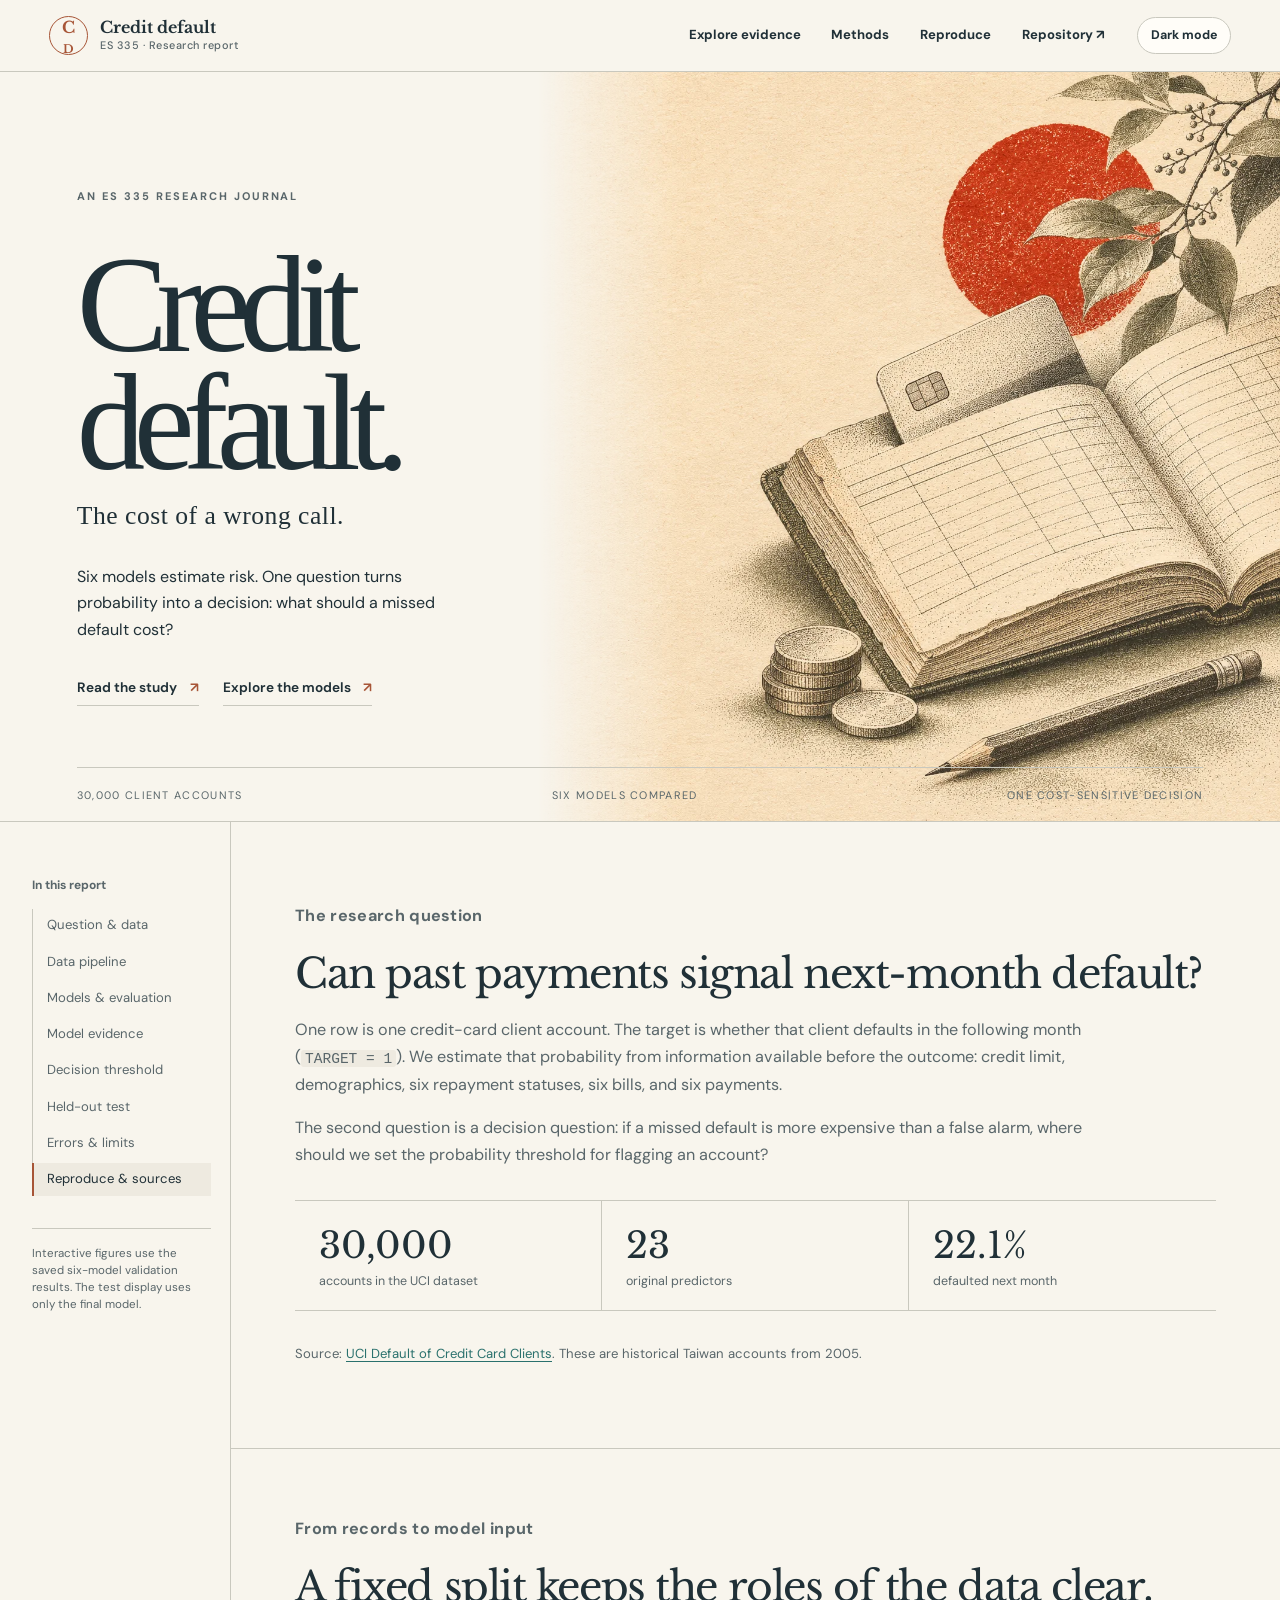
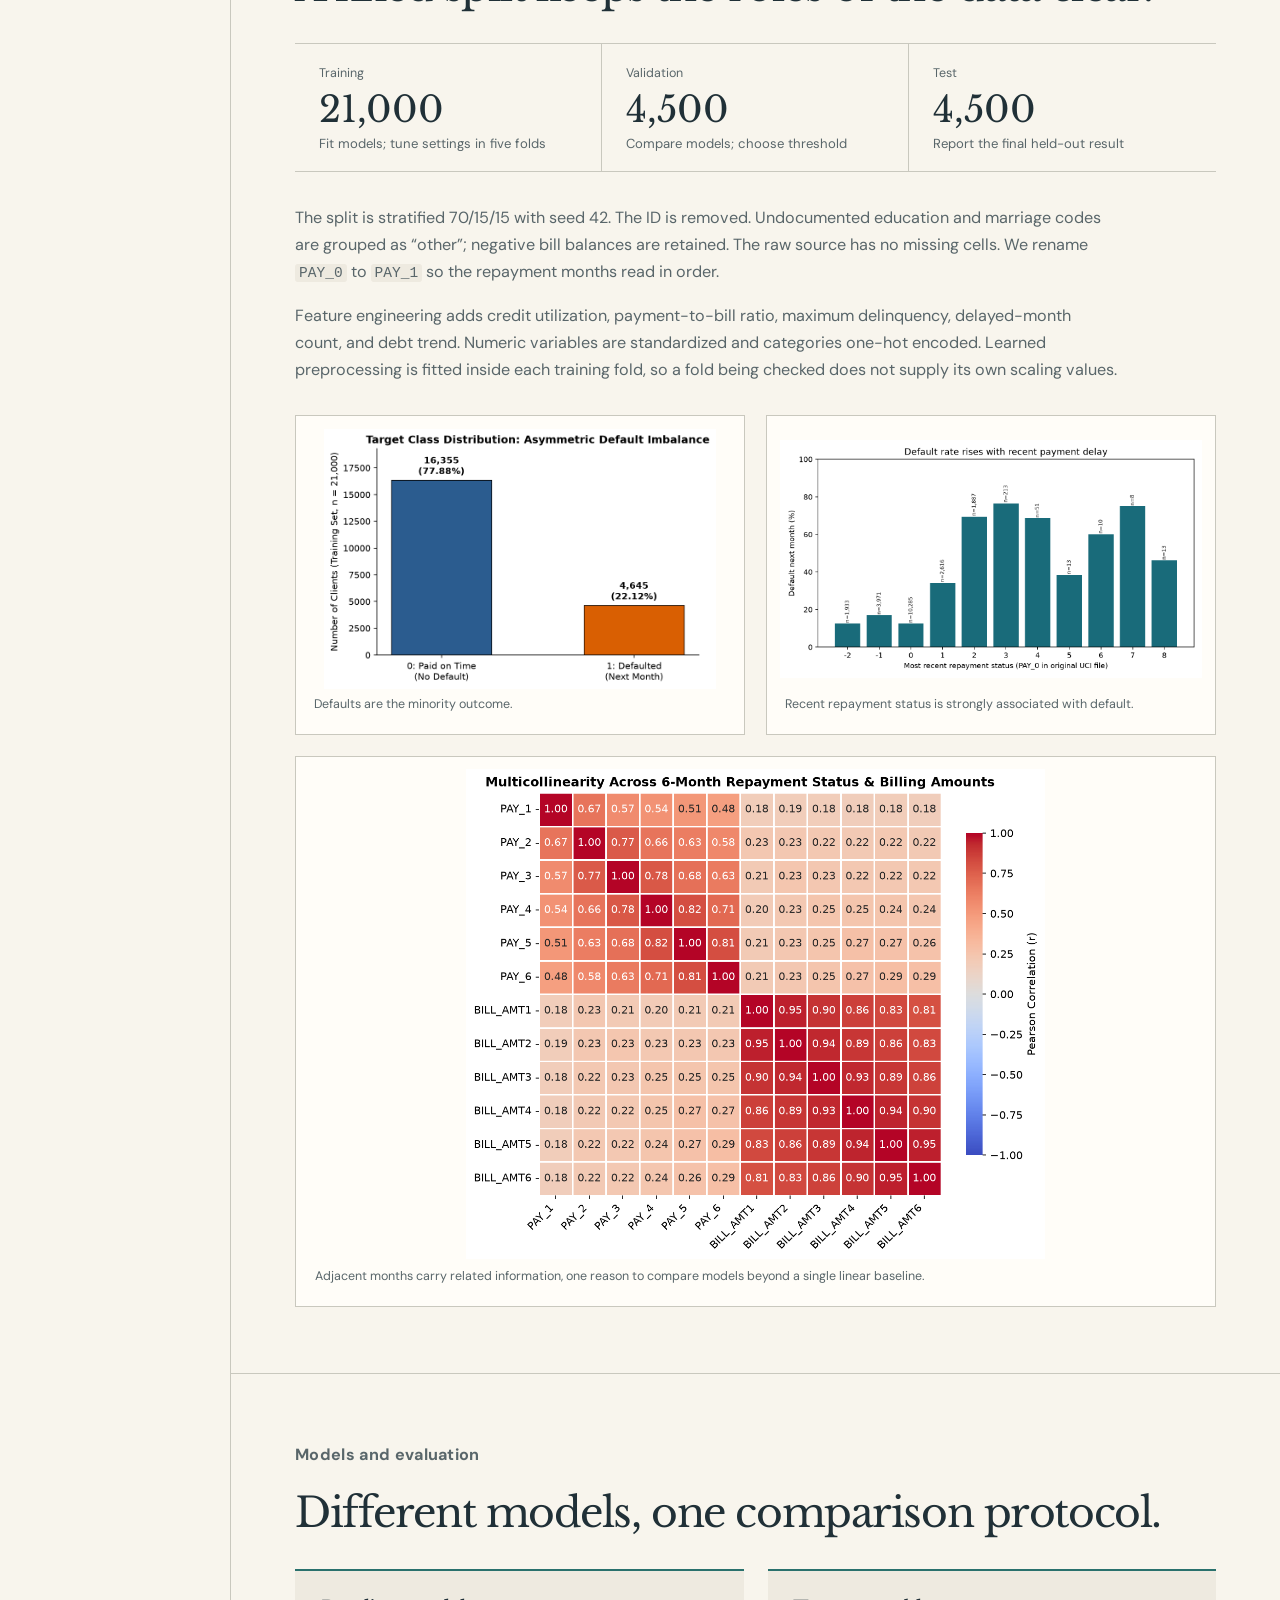
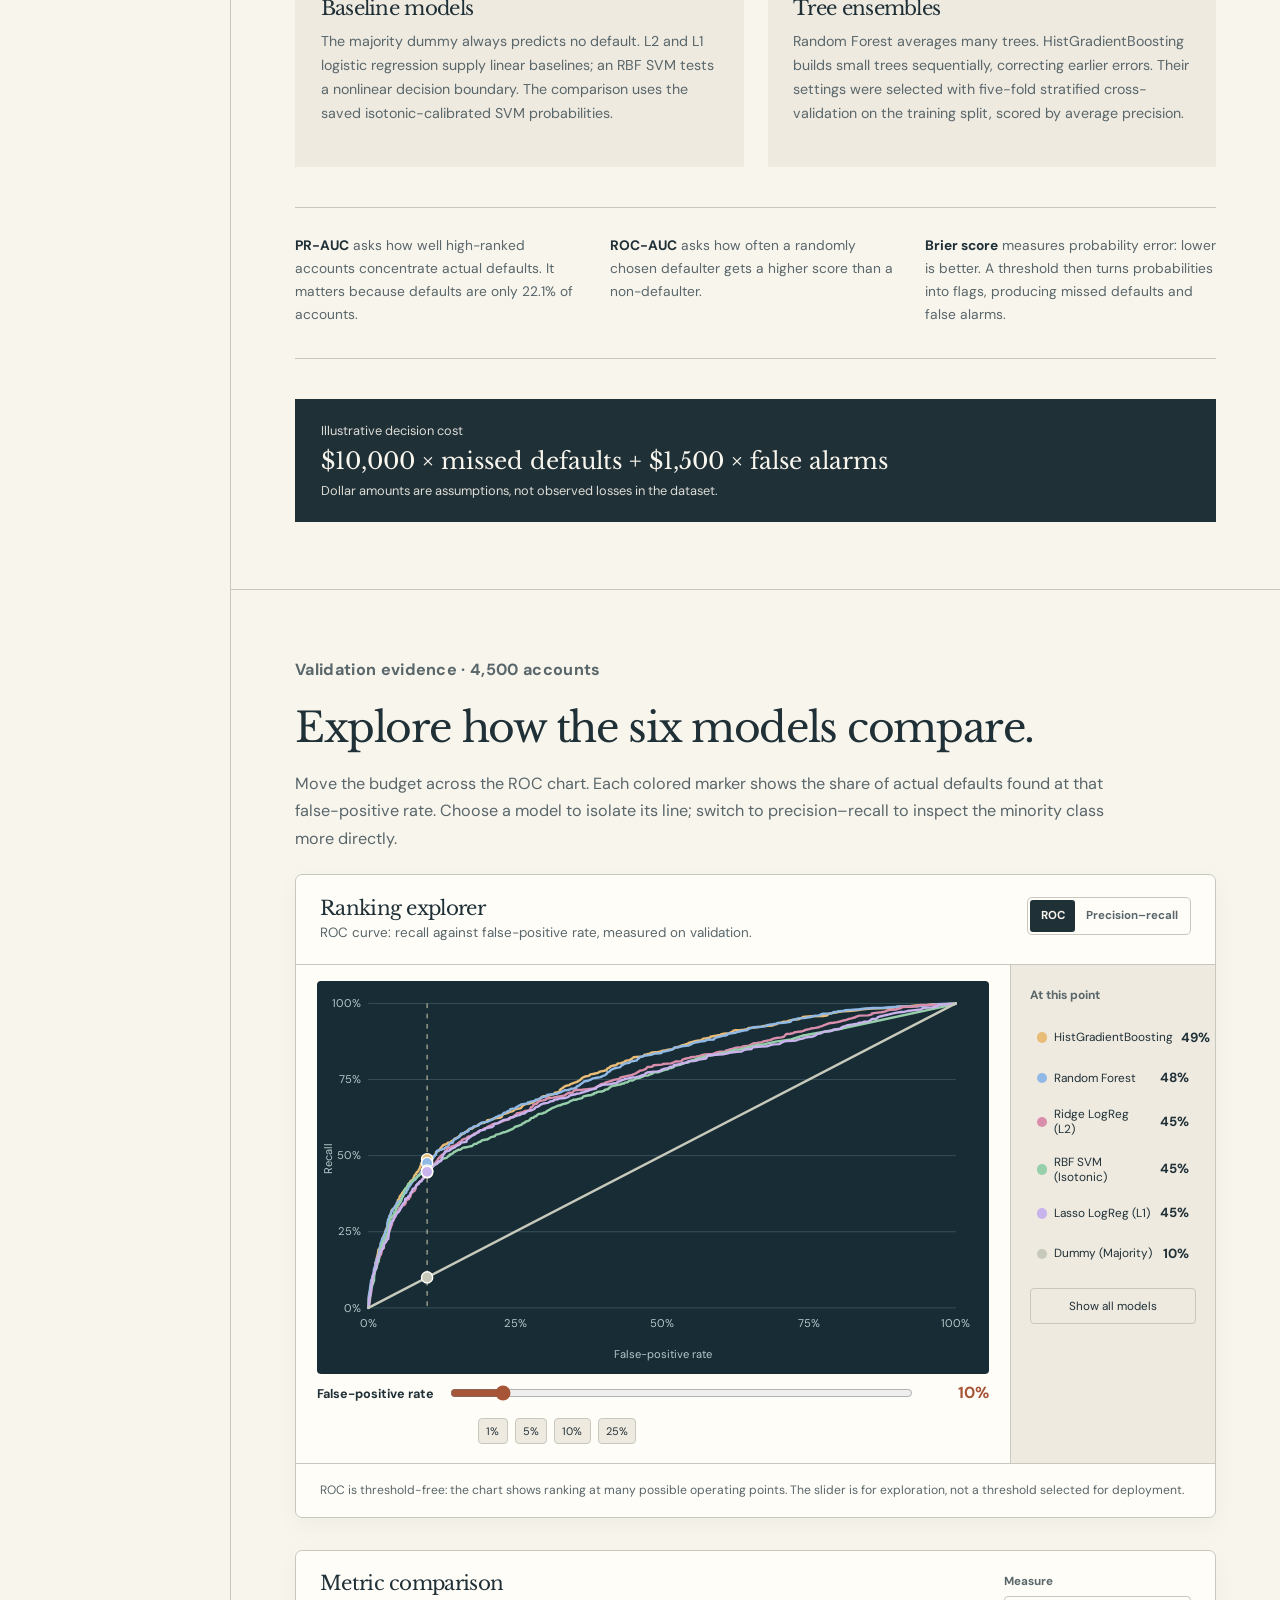
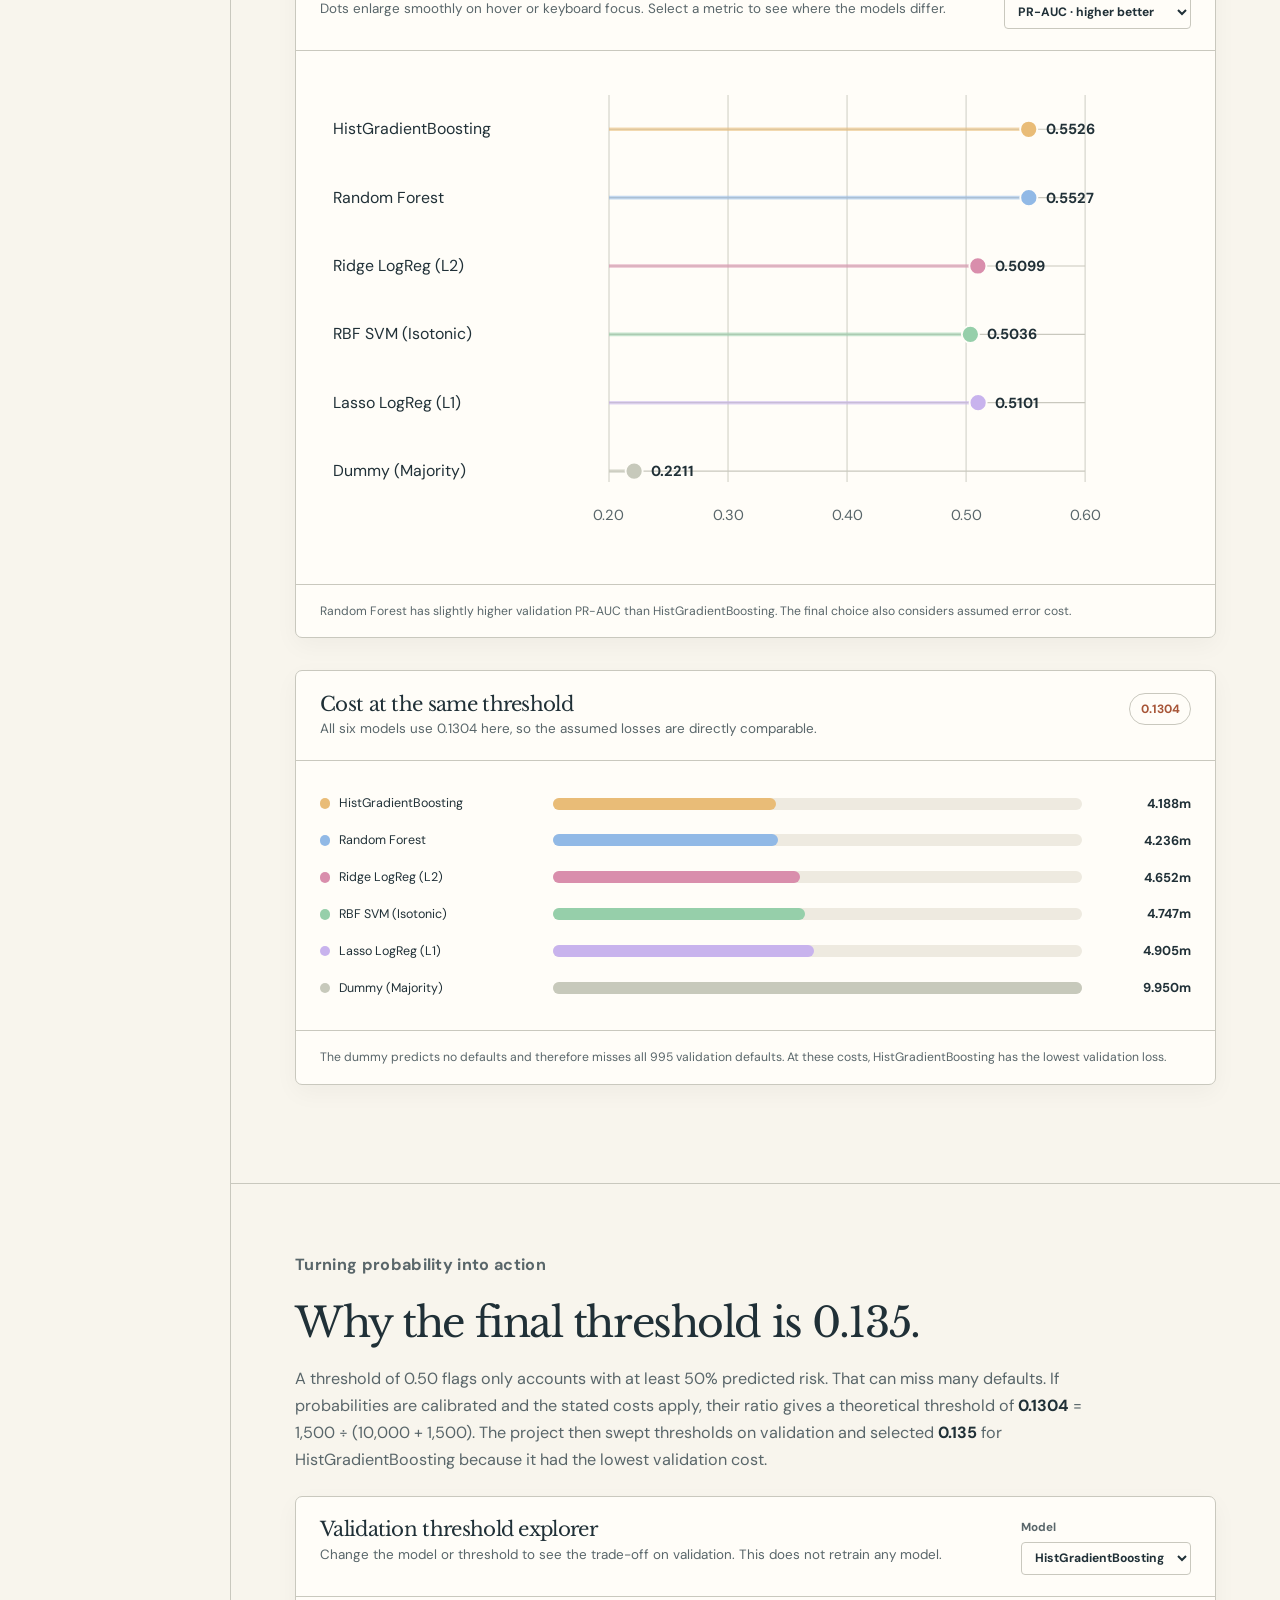
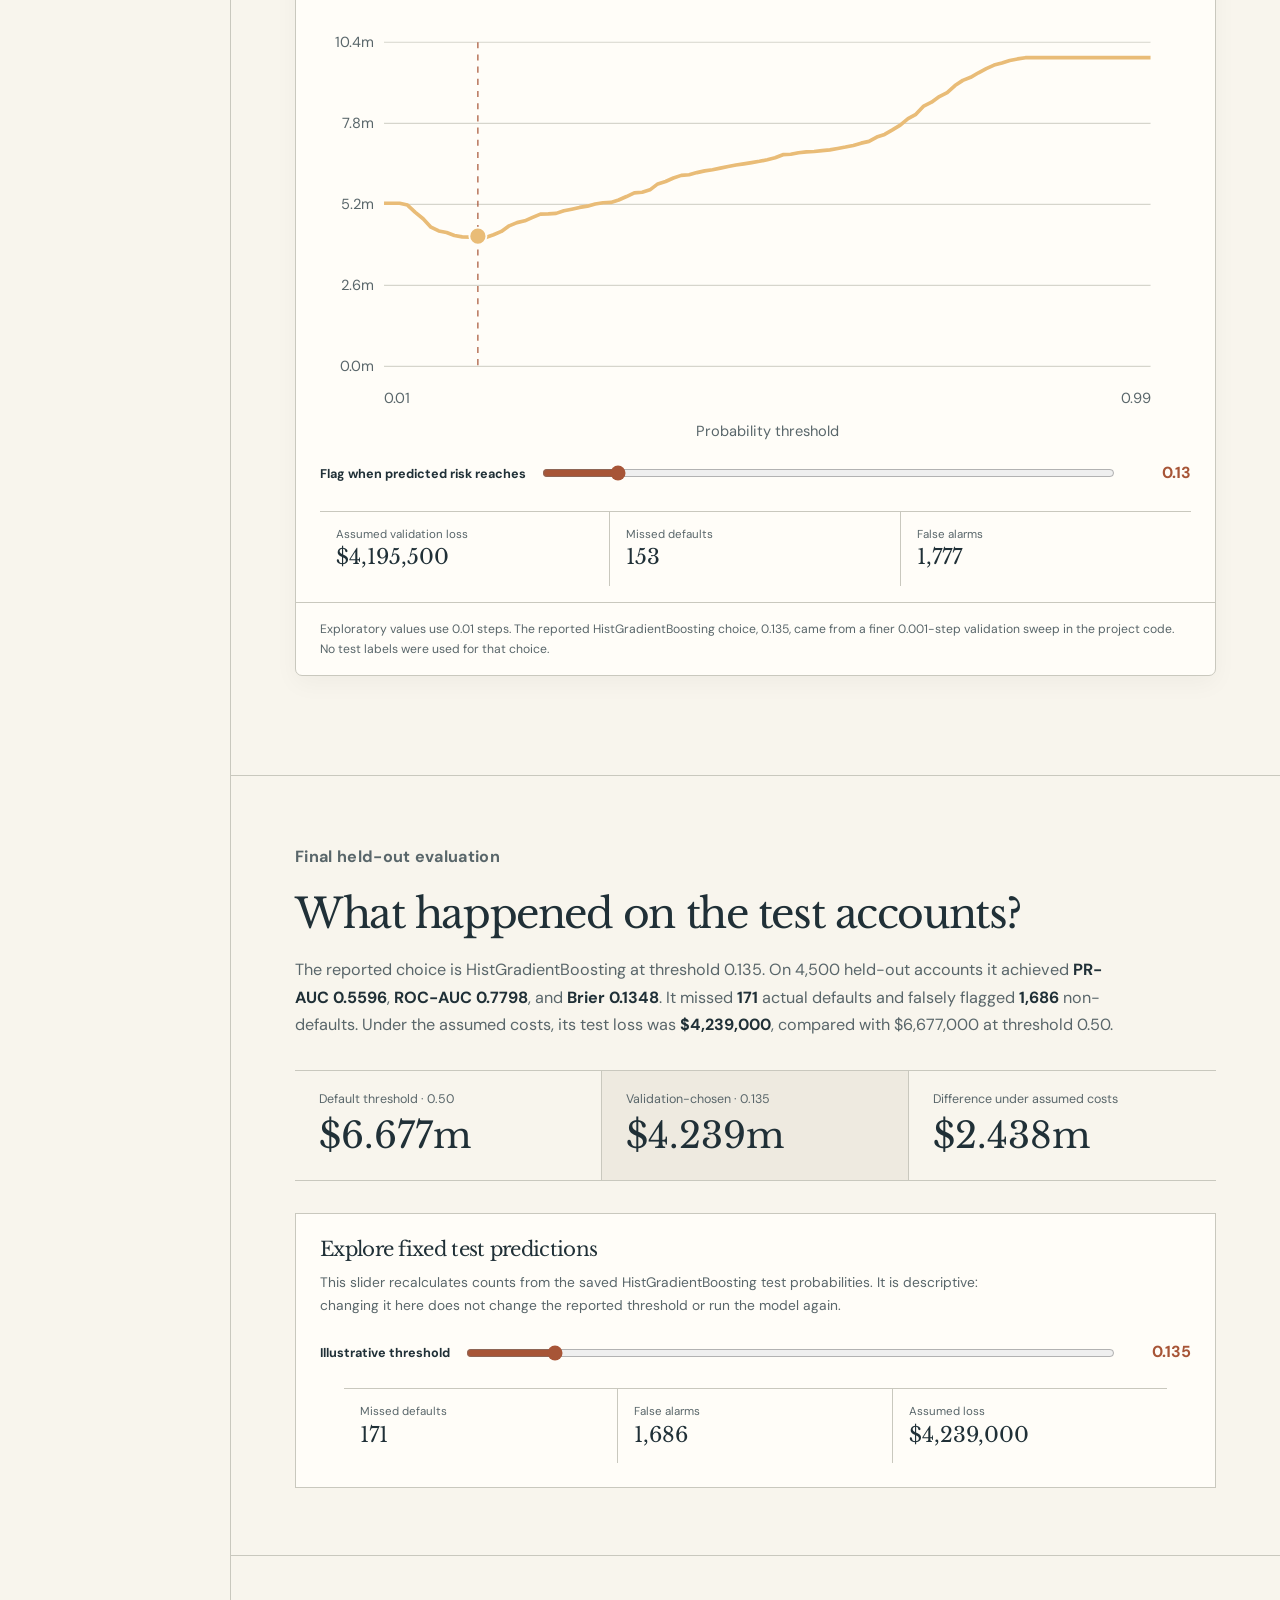
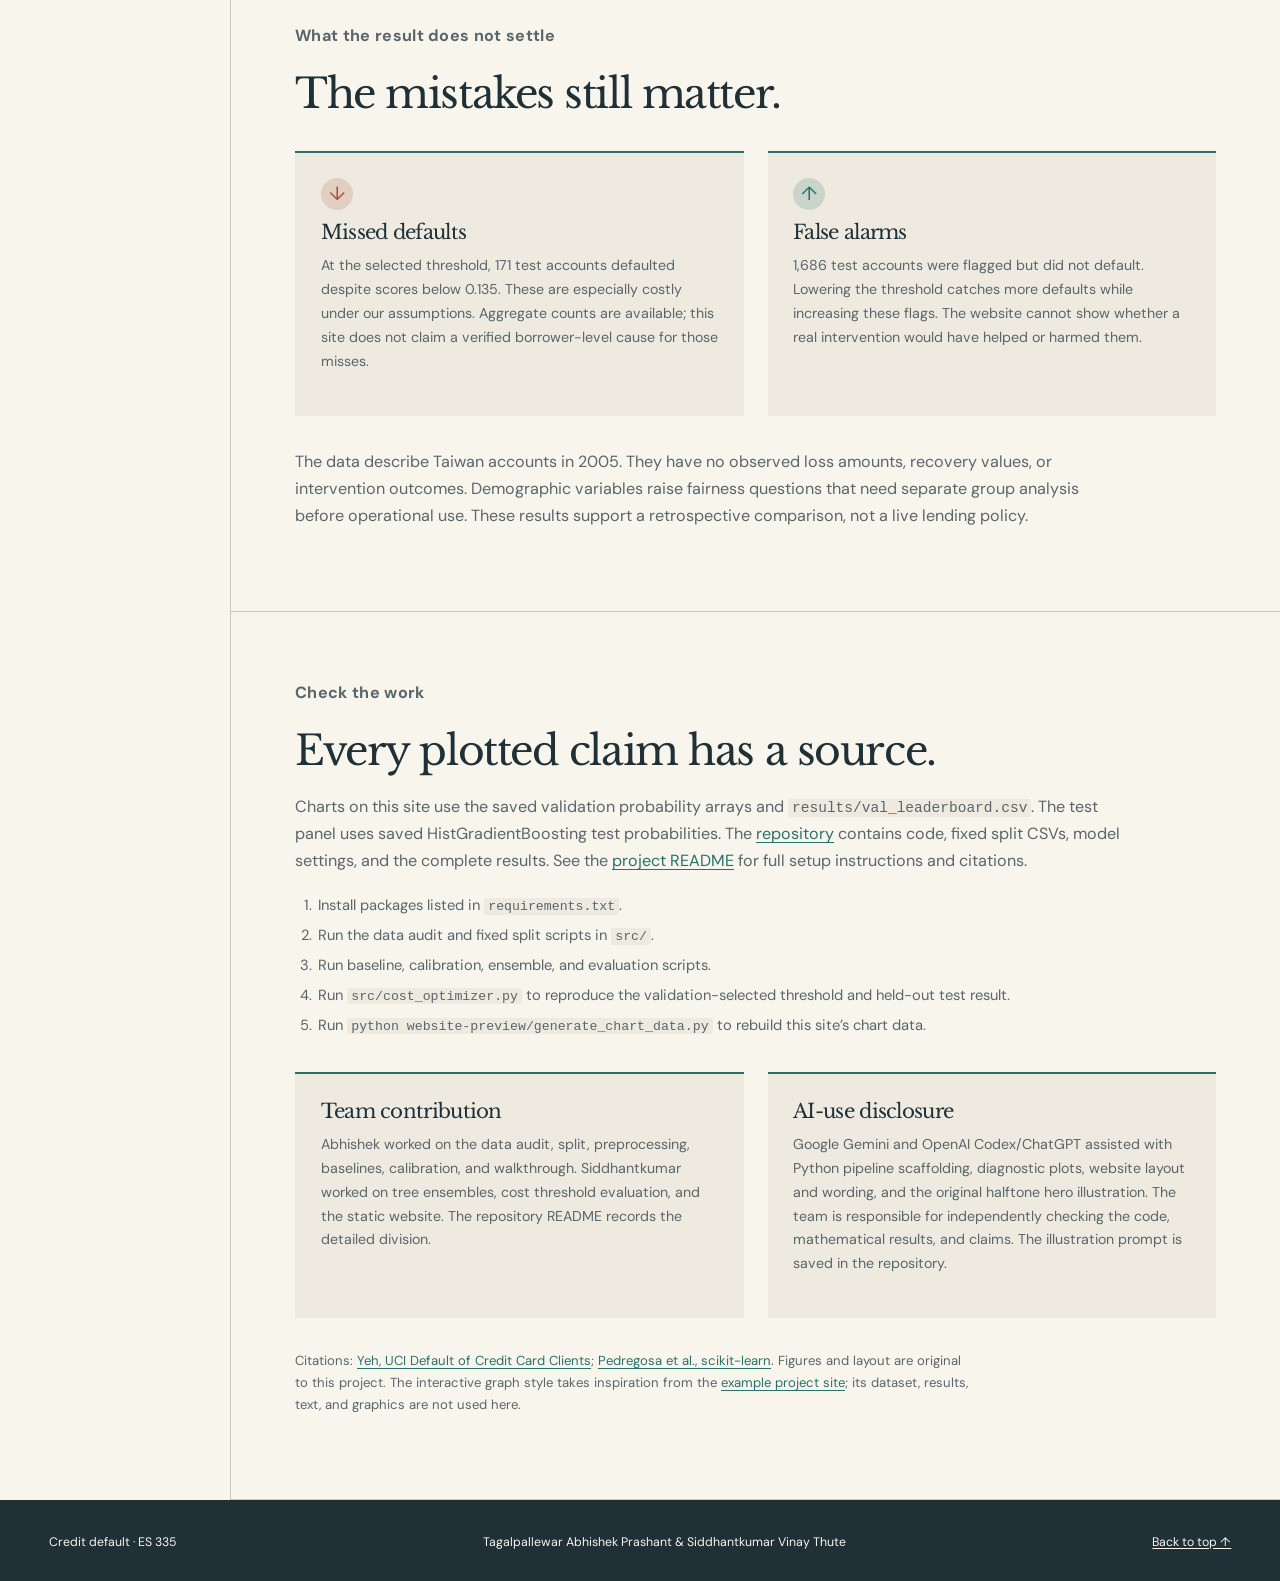
==== website-preview/index.html @ afb1a65c "Publish interactive credit default report from separate site folder" ====
<!doctype html>
<html lang="en">
<head>
  <meta charset="utf-8">
  <meta name="viewport" content="width=device-width, initial-scale=1">
  <meta name="description" content="An interactive research report on cost-sensitive credit default prediction across six models.">
  <title>Credit default | Model evidence and decision costs</title>
  <link rel="stylesheet" href="style.css">
  <script src="assets/data.js" defer></script>
  <script src="app.js" defer></script>
</head>
<body>
  <a class="skip-link" href="#question">Skip to the study</a>
  <header class="site-header" id="top">
    <a class="wordmark" href="#top"><span class="seal">C<span>D</span></span><span>Credit default <small>ES 335 · Research report</small></span></a>
    <nav class="header-nav" aria-label="Top navigation"><a href="#evidence">Explore evidence</a><a href="#methods">Methods</a><a href="#reproduce">Reproduce</a><a href="https://github.com/TagalpallewarAbhishek/credit-default-prediction" target="_blank" rel="noopener">Repository ↗</a></nav>
    <button id="theme-toggle" class="theme-button" type="button" aria-label="Switch color theme">Dark mode</button>
  </header>
  <main>
    <section class="hero" aria-labelledby="page-title">
      <img class="hero-art" src="assets/hero-ledger.webp" alt="Illustrated ledger with payment marks and credit records" fetchpriority="high">
      <div class="hero-copy"><p class="folio">An ES 335 research journal</p><h1 id="page-title">Credit<br>default.</h1><p class="hero-subtitle">The cost of a wrong call.</p><p class="hero-lead">Six models estimate risk. One question turns probability into a decision: what should a missed default cost?</p><div class="hero-actions"><a class="button primary" href="#question">Read the study</a><a class="button secondary" href="#evidence">Explore the models</a></div></div>
      <div class="hero-bottom"><span>30,000 client accounts</span><span>Six models compared</span><span>One cost-sensitive decision</span></div>
    </section>
    <div class="page-layout">
      <aside class="side-index"><p>In this report</p><nav aria-label="Report sections"><a href="#question">Question & data</a><a href="#pipeline">Data pipeline</a><a href="#methods">Models & evaluation</a><a href="#evidence">Model evidence</a><a href="#decision">Decision threshold</a><a href="#test">Held-out test</a><a href="#errors">Errors & limits</a><a href="#reproduce">Reproduce & sources</a></nav><div class="side-note">Interactive figures use the saved six-model validation results. The test display uses only the final model.</div></aside>
      <div class="report-body">
        <section id="question" class="section intro-section"><p class="section-label">The research question</p><h2>Can past payments signal next-month default?</h2><p>One row is one credit-card client account. The target is whether that client defaults in the following month (<code>TARGET = 1</code>). We estimate that probability from information available before the outcome: credit limit, demographics, six repayment statuses, six bills, and six payments.</p><p>The second question is a decision question: if a missed default is more expensive than a false alarm, where should we set the probability threshold for flagging an account?</p><div class="fact-grid"><div><strong>30,000</strong><span>accounts in the UCI dataset</span></div><div><strong>23</strong><span>original predictors</span></div><div><strong>22.1%</strong><span>defaulted next month</span></div></div><p class="source-note">Source: <a href="https://archive.ics.uci.edu/dataset/350/default+of+credit+card+clients" target="_blank" rel="noopener">UCI Default of Credit Card Clients</a>. These are historical Taiwan accounts from 2005.</p></section>

        <section id="pipeline" class="section"><p class="section-label">From records to model input</p><h2>A fixed split keeps the roles of the data clear.</h2><div class="split-strip"><div><span>Training</span><strong>21,000</strong><small>Fit models; tune settings in five folds</small></div><div><span>Validation</span><strong>4,500</strong><small>Compare models; choose threshold</small></div><div><span>Test</span><strong>4,500</strong><small>Report the final held-out result</small></div></div><p>The split is stratified 70/15/15 with seed 42. The ID is removed. Undocumented education and marriage codes are grouped as “other”; negative bill balances are retained. The raw source has no missing cells. We rename <code>PAY_0</code> to <code>PAY_1</code> so the repayment months read in order.</p><p>Feature engineering adds credit utilization, payment-to-bill ratio, maximum delinquency, delayed-month count, and debt trend. Numeric variables are standardized and categories one-hot encoded. Learned preprocessing is fitted inside each training fold, so a fold being checked does not supply its own scaling values.</p><div class="figure-pair"><figure><img src="assets/class_imbalance.png" alt="Training-set class balance: about 22 percent defaulted" loading="lazy"><figcaption>Defaults are the minority outcome.</figcaption></figure><figure><img src="assets/default_by_repayment_status.png" alt="Default rate rises with more severe recent repayment delay" loading="lazy"><figcaption>Recent repayment status is strongly associated with default.</figcaption></figure></div><figure class="wide-figure"><img src="assets/feature_correlation.png" alt="Feature correlation heatmap showing similar bill amounts across adjacent months and related repayment statuses" loading="lazy"><figcaption>Adjacent months carry related information, one reason to compare models beyond a single linear baseline.</figcaption></figure></section>

        <section id="methods" class="section"><p class="section-label">Models and evaluation</p><h2>Different models, one comparison protocol.</h2><div class="method-columns"><div><h3>Baseline models</h3><p>The majority dummy always predicts no default. L2 and L1 logistic regression supply linear baselines; an RBF SVM tests a nonlinear decision boundary. The comparison uses the saved isotonic-calibrated SVM probabilities.</p></div><div><h3>Tree ensembles</h3><p>Random Forest averages many trees. HistGradientBoosting builds small trees sequentially, correcting earlier errors. Their settings were selected with five-fold stratified cross-validation on the training split, scored by average precision.</p></div></div><div class="metric-definitions"><p><strong>PR-AUC</strong> asks how well high-ranked accounts concentrate actual defaults. It matters because defaults are only 22.1% of accounts.</p><p><strong>ROC-AUC</strong> asks how often a randomly chosen defaulter gets a higher score than a non-defaulter.</p><p><strong>Brier score</strong> measures probability error: lower is better. A threshold then turns probabilities into flags, producing missed defaults and false alarms.</p></div><div class="equation"><span>Illustrative decision cost</span><strong>$10,000 × missed defaults + $1,500 × false alarms</strong><small>Dollar amounts are assumptions, not observed losses in the dataset.</small></div></section>

        <section id="evidence" class="section evidence-section"><p class="section-label">Validation evidence · 4,500 accounts</p><h2>Explore how the six models compare.</h2><p>Move the budget across the ROC chart. Each colored marker shows the share of actual defaults found at that false-positive rate. Choose a model to isolate its line; switch to precision–recall to inspect the minority class more directly.</p><div class="chart-panel hero-chart"><div class="chart-header"><div><h3>Ranking explorer</h3><p id="curve-description">ROC curve: recall against false-positive rate, measured on validation.</p></div><div class="segmented" role="group" aria-label="Curve type"><button type="button" data-curve="roc" class="active" aria-pressed="true">ROC</button><button type="button" data-curve="pr" aria-pressed="false">Precision–recall</button></div></div><div class="chart-columns"><div class="chart-main"><div class="svg-frame"><svg id="curve-chart" viewBox="0 0 720 420" role="img" aria-label="Interactive comparison of model curves"></svg></div><div class="slider-line"><label for="curve-budget" id="budget-label">False-positive rate</label><input type="range" id="curve-budget" min="0" max="100" value="10" step="1"><output id="curve-budget-value">10%</output></div><div class="preset-row" role="group" aria-label="Example budgets"><button type="button" data-budget="1">1%</button><button type="button" data-budget="5">5%</button><button type="button" data-budget="10">10%</button><button type="button" data-budget="25">25%</button></div></div><div class="curve-legend"><p>At this point</p><div id="curve-readouts" aria-live="polite"></div><button id="show-all" type="button">Show all models</button></div></div><p class="chart-footnote" id="curve-note">ROC is threshold-free: the chart shows ranking at many possible operating points. The slider is for exploration, not a threshold selected for deployment.</p></div>
          <div class="chart-panel"><div class="chart-header"><div><h3>Metric comparison</h3><p>Dots enlarge smoothly on hover or keyboard focus. Select a metric to see where the models differ.</p></div><label class="select-label" for="metric-select">Measure <select id="metric-select"><option value="pr_auc">PR-AUC · higher better</option><option value="roc_auc">ROC-AUC · higher better</option><option value="brier">Brier · lower better</option></select></label></div><div class="svg-frame metric-frame"><svg id="metric-chart" viewBox="0 0 720 410" role="img" aria-label="Model metric dot plot"></svg></div><p id="metric-explanation" class="chart-footnote">Random Forest has slightly higher validation PR-AUC than HistGradientBoosting. The final choice also considers assumed error cost.</p></div>
          <div class="chart-panel"><div class="chart-header"><div><h3>Cost at the same threshold</h3><p>All six models use 0.1304 here, so the assumed losses are directly comparable.</p></div><span class="threshold-badge">0.1304</span></div><div id="loss-bars" class="loss-bars"></div><p class="chart-footnote">The dummy predicts no defaults and therefore misses all 995 validation defaults. At these costs, HistGradientBoosting has the lowest validation loss.</p></div></section>

        <section id="decision" class="section"><p class="section-label">Turning probability into action</p><h2>Why the final threshold is 0.135.</h2><p>A threshold of 0.50 flags only accounts with at least 50% predicted risk. That can miss many defaults. If probabilities are calibrated and the stated costs apply, their ratio gives a theoretical threshold of <strong>0.1304</strong> = 1,500 ÷ (10,000 + 1,500). The project then swept thresholds on validation and selected <strong>0.135</strong> for HistGradientBoosting because it had the lowest validation cost.</p><div class="chart-panel threshold-panel"><div class="chart-header"><div><h3>Validation threshold explorer</h3><p>Change the model or threshold to see the trade-off on validation. This does not retrain any model.</p></div><label class="select-label" for="threshold-model">Model <select id="threshold-model"></select></label></div><div class="svg-frame"><svg id="threshold-chart" viewBox="0 0 720 360" role="img" aria-label="Validation assumed loss across probability thresholds"></svg></div><div class="slider-line"><label for="threshold-slider">Flag when predicted risk reaches</label><input id="threshold-slider" type="range" min="0.01" max="0.99" step="0.01" value="0.13"><output id="threshold-value">0.13</output></div><div class="threshold-readouts"><div><span>Assumed validation loss</span><strong id="threshold-loss">—</strong></div><div><span>Missed defaults</span><strong id="threshold-fn">—</strong></div><div><span>False alarms</span><strong id="threshold-fp">—</strong></div></div><p class="chart-footnote">Exploratory values use 0.01 steps. The reported HistGradientBoosting choice, 0.135, came from a finer 0.001-step validation sweep in the project code. No test labels were used for that choice.</p></div></section>

        <section id="test" class="section"><p class="section-label">Final held-out evaluation</p><h2>What happened on the test accounts?</h2><p>The reported choice is HistGradientBoosting at threshold 0.135. On 4,500 held-out accounts it achieved <strong>PR-AUC 0.5596</strong>, <strong>ROC-AUC 0.7798</strong>, and <strong>Brier 0.1348</strong>. It missed <strong>171</strong> actual defaults and falsely flagged <strong>1,686</strong> non-defaults. Under the assumed costs, its test loss was <strong>$4,239,000</strong>, compared with $6,677,000 at threshold 0.50.</p><div class="test-cards"><div><span>Default threshold · 0.50</span><strong>$6.677m</strong></div><div class="selected"><span>Validation-chosen · 0.135</span><strong>$4.239m</strong></div><div><span>Difference under assumed costs</span><strong>$2.438m</strong></div></div><div class="detail-box"><h3>Explore fixed test predictions</h3><p>This slider recalculates counts from the saved HistGradientBoosting test probabilities. It is descriptive: changing it here does not change the reported threshold or run the model again.</p><div class="slider-line"><label for="test-slider">Illustrative threshold</label><input type="range" id="test-slider" min="0.01" max="0.99" step="0.001" value="0.135"><output id="test-threshold">0.135</output></div><div class="threshold-readouts"><div><span>Missed defaults</span><strong id="test-fn">171</strong></div><div><span>False alarms</span><strong id="test-fp">1,686</strong></div><div><span>Assumed loss</span><strong id="test-loss">$4,239,000</strong></div></div></div></section>

        <section id="errors" class="section"><p class="section-label">What the result does not settle</p><h2>The mistakes still matter.</h2><div class="error-grid"><div tabindex="0"><span class="error-symbol missed">↓</span><h3>Missed defaults</h3><p>At the selected threshold, 171 test accounts defaulted despite scores below 0.135. These are especially costly under our assumptions. Aggregate counts are available; this site does not claim a verified borrower-level cause for those misses.</p></div><div tabindex="0"><span class="error-symbol alarm">↑</span><h3>False alarms</h3><p>1,686 test accounts were flagged but did not default. Lowering the threshold catches more defaults while increasing these flags. The website cannot show whether a real intervention would have helped or harmed them.</p></div></div><p>The data describe Taiwan accounts in 2005. They have no observed loss amounts, recovery values, or intervention outcomes. Demographic variables raise fairness questions that need separate group analysis before operational use. These results support a retrospective comparison, not a live lending policy.</p></section>

        <section id="reproduce" class="section reproduce-section"><p class="section-label">Check the work</p><h2>Every plotted claim has a source.</h2><p>Charts on this site use the saved validation probability arrays and <code>results/val_leaderboard.csv</code>. The test panel uses saved HistGradientBoosting test probabilities. The <a href="https://github.com/TagalpallewarAbhishek/credit-default-prediction" target="_blank" rel="noopener">repository</a> contains code, fixed split CSVs, model settings, and the complete results. See the <a href="https://github.com/TagalpallewarAbhishek/credit-default-prediction/blob/main/README.md" target="_blank" rel="noopener">project README</a> for full setup instructions and citations.</p><ol><li>Install packages listed in <code>requirements.txt</code>.</li><li>Run the data audit and fixed split scripts in <code>src/</code>.</li><li>Run baseline, calibration, ensemble, and evaluation scripts.</li><li>Run <code>src/cost_optimizer.py</code> to reproduce the validation-selected threshold and held-out test result.</li><li>Run <code>python website-preview/generate_chart_data.py</code> to rebuild this site’s chart data.</li></ol><div class="method-columns"><div><h3>Team contribution</h3><p>Abhishek worked on the data audit, split, preprocessing, baselines, calibration, and walkthrough. Siddhantkumar worked on tree ensembles, cost threshold evaluation, and the static website. The repository README records the detailed division.</p></div><div><h3>AI-use disclosure</h3><p>Google Gemini and OpenAI Codex/ChatGPT assisted with Python pipeline scaffolding, diagnostic plots, website layout and wording, and the original halftone hero illustration. The team is responsible for independently checking the code, mathematical results, and claims. The illustration prompt is saved in the repository.</p></div></div><p class="source-note">Citations: <a href="https://archive.ics.uci.edu/dataset/350/default+of+credit+card+clients" target="_blank" rel="noopener">Yeh, UCI Default of Credit Card Clients</a>; <a href="https://jmlr.org/papers/v12/pedregosa11a.html" target="_blank" rel="noopener">Pedregosa et al., scikit-learn</a>. Figures and layout are original to this project. The interactive graph style takes inspiration from the <a href="https://vedantb7.github.io/instrusion_detection/" target="_blank" rel="noopener">example project site</a>; its dataset, results, text, and graphics are not used here.</p></section>
      </div>
    </div>
  </main>
  <footer class="site-footer"><span>Credit default · ES 335</span><span>Tagalpallewar Abhishek Prashant & Siddhantkumar Vinay Thute</span><a href="#top">Back to top ↑</a></footer>
</body>
</html>
---- website-preview/style.css ----
@import url('https://fonts.googleapis.com/css2?family=DM+Sans:wght@400;500;600;700&family=Libre+Baskerville:ital,wght@0,400;0,700;1,400&display=swap');

:root{color-scheme:light;--outer:#e7e4dc;--paper:#f8f5ed;--surface:#fffdf8;--ink:#203037;--muted:#59666a;--line:#c9c8be;--subtle:#eeeae0;--accent:#a75537;--accent-ink:#fffaf2;--teal:#2a716d;--chart:#172c35;--chart-ink:#f2efe6;--chart-muted:#b5c7ca;--chart-grid:#38515c;--shadow:0 18px 55px #15282a16}
html[data-theme=dark]{color-scheme:dark;--outer:#101c22;--paper:#17272d;--surface:#1e3138;--ink:#f0ecdf;--muted:#bcc9c9;--line:#3c5459;--subtle:#263b41;--accent:#dfaa78;--accent-ink:#19282d;--teal:#86c8b5;--chart:#102028;--chart-ink:#f3efe5;--chart-muted:#b5c7ca;--chart-grid:#38515c;--shadow:0 18px 55px #0003}
*{box-sizing:border-box}html{scroll-behavior:smooth}body{margin:0;background:var(--outer);color:var(--ink);font:16px/1.68 'DM Sans','Segoe UI',sans-serif}button,input,select{font:inherit}a{color:var(--teal);text-underline-offset:.2em}a:hover{color:var(--accent)}:focus-visible{outline:3px solid var(--accent);outline-offset:4px}.skip-link{position:absolute;top:-5rem;left:1rem;z-index:100;background:var(--chart);color:#fff;padding:.7rem 1rem}.skip-link:focus{top:1rem}h1,h2,h3{font-family:'Libre Baskerville',Georgia,serif;line-height:1.18;letter-spacing:-.035em}h2{font-size:clamp(2rem,3.2vw,3.2rem);font-weight:400;margin:.35rem 0 1.1rem}h3{font-size:1.24rem;font-weight:400;margin:0 0 .45rem}p{max-width:75ch;margin:.6rem 0 1rem}code{background:var(--subtle);padding:.05rem .25rem;border-radius:3px;font-size:.9em}small{font-size:.82rem}
.site-header,main,.site-footer{max-width:1600px;margin:auto}.site-header{position:relative;z-index:30;background:var(--paper);display:flex;align-items:center;gap:2rem;padding:1rem clamp(18px,3.8vw,62px);border-bottom:1px solid var(--line)}.wordmark{display:flex;align-items:center;gap:.8rem;text-decoration:none;color:var(--ink);font:700 1rem/1.2 'Libre Baskerville',Georgia,serif;white-space:nowrap}.wordmark small{display:block;font:500 .68rem/1.5 'DM Sans',sans-serif;color:var(--muted);letter-spacing:.045em}.seal{display:grid;place-items:center;width:39px;height:39px;border:1.5px solid var(--accent);border-radius:50%;color:var(--accent);font-size:1rem;letter-spacing:-.2em;padding-right:.18em}.seal span{font-size:.72em;transform:translateY(.35em)}.header-nav{display:flex;align-items:center;gap:clamp(.7rem,2.4vw,2.4rem);margin-left:auto}.header-nav a{font-size:.82rem;font-weight:700;color:var(--ink);text-decoration:none;white-space:nowrap}.header-nav a:hover{color:var(--accent)}.theme-button{border:1px solid var(--line);background:var(--surface);color:var(--ink);padding:.45rem .8rem;border-radius:99px;font-size:.78rem;font-weight:700;white-space:nowrap;cursor:pointer}.theme-button:hover{border-color:var(--accent)}main{background:var(--paper);box-shadow:var(--shadow)}
.hero{display:grid;grid-template-columns:1.1fr .9fr;min-height:590px;background:var(--paper);border-bottom:1px solid var(--line)}.hero-copy{display:flex;flex-direction:column;align-items:flex-start;justify-content:center;padding:clamp(2.5rem,6vw,6rem);background:repeating-linear-gradient(0deg,transparent,transparent 43px,var(--line) 44px,transparent 45px)}.folio,.section-label{color:var(--accent);font-size:.8rem;font-weight:700;letter-spacing:.02em;margin:0 0 1.3rem}.hero h1{font-weight:400;max-width:13ch;font-size:clamp(3.1rem,5.6vw,6rem);margin:0 0 1.4rem}.hero h1 em{font-weight:400;color:var(--teal)}.hero-lead{max-width:52ch;font-size:1.12rem;color:var(--muted);background:var(--paper)}.hero-actions{display:flex;flex-wrap:wrap;gap:.75rem;margin-top:1.3rem}.button{display:inline-block;padding:.72rem 1.1rem;border:1px solid var(--ink);border-radius:4px;text-decoration:none;font-size:.85rem;font-weight:700}.button.primary{background:var(--ink);color:var(--paper)}.button.secondary{color:var(--ink)}.button:hover{transform:translateY(-2px)}.hero-image{position:relative;overflow:hidden;min-height:500px}.hero-image img{display:block;width:100%;height:100%;object-fit:cover;object-position:center}.image-caption{position:absolute;bottom:1.7rem;right:1.7rem;padding:.55rem .85rem;background:#172d32e6;color:#f5f0df;font-size:.75rem;letter-spacing:.02em}.image-caption span{color:#d6a478;margin:0 .4rem}
.page-layout{display:grid;grid-template-columns:minmax(170px,230px) minmax(0,1fr);max-width:1430px;margin:auto}.side-index{position:sticky;top:0;align-self:start;padding:3.5rem 1.2rem 2rem 2rem;max-height:100vh;overflow:auto}.side-index>p{font:700 .75rem/1.2 'DM Sans',sans-serif;color:var(--muted);margin:0 0 1rem}.side-index nav{display:grid;gap:.2rem;border-left:1px solid var(--line)}.side-index nav a{display:block;padding:.48rem .8rem;color:var(--muted);text-decoration:none;font-size:.82rem;line-height:1.35;border-left:2px solid transparent;margin-left:-1px}.side-index nav a:hover,.side-index nav a.active{color:var(--ink);border-color:var(--accent);background:var(--subtle)}.side-note{border-top:1px solid var(--line);margin-top:2rem;padding-top:1rem;color:var(--muted);font-size:.72rem;line-height:1.5}.report-body{min-width:0;border-left:1px solid var(--line)}.section{padding:clamp(3rem,5.2vw,5.8rem) clamp(1.3rem,5vw,5.3rem);border-bottom:1px solid var(--line);scroll-margin-top:1rem}.section>p{font-size:1.01rem;color:var(--muted)}.section>p strong{color:var(--ink)}.intro-section{padding-top:5rem}.source-note{font-size:.82rem!important}.fact-grid,.split-strip,.test-cards{display:grid;grid-template-columns:repeat(3,1fr);margin:2rem 0;border-top:1px solid var(--line);border-bottom:1px solid var(--line)}.fact-grid>div,.split-strip>div,.test-cards>div{padding:1.15rem 1.5rem;border-right:1px solid var(--line)}.fact-grid>div:last-child,.split-strip>div:last-child,.test-cards>div:last-child{border-right:0}.fact-grid strong,.split-strip strong,.test-cards strong{display:block;font:400 clamp(1.5rem,2.8vw,2.5rem)/1.2 'Libre Baskerville',Georgia,serif;color:var(--ink);margin:.25rem 0}.fact-grid span,.split-strip span,.test-cards span{display:block;color:var(--muted);font-size:.78rem}.split-strip small{display:block;color:var(--muted);line-height:1.35}.figure-pair{display:grid;grid-template-columns:1fr 1fr;gap:1.3rem;margin-top:2rem}.figure-pair figure{margin:0;background:var(--surface);border:1px solid var(--line);padding:.8rem}.figure-pair img{display:block;width:100%;height:260px;object-fit:contain}.figure-pair figcaption{color:var(--muted);font-size:.78rem;padding:.35rem}.method-columns,.error-grid{display:grid;grid-template-columns:1fr 1fr;gap:1.5rem;margin:2rem 0}.method-columns>div,.error-grid>div{padding:1.6rem;background:var(--subtle);border-top:2px solid var(--teal)}.method-columns p,.error-grid p{font-size:.89rem;color:var(--muted)}.metric-definitions{border-top:1px solid var(--line);border-bottom:1px solid var(--line);display:grid;grid-template-columns:repeat(3,1fr);gap:1.5rem;margin:2.5rem 0}.metric-definitions p{font-size:.86rem;padding:1rem 0;color:var(--muted)}.metric-definitions strong{color:var(--ink)}.equation{background:var(--ink);color:var(--paper);padding:1.3rem 1.6rem;display:grid;gap:.2rem}.equation span,.equation small{color:#c8d5d4;font-size:.8rem}.equation strong{font:400 clamp(1rem,1.8vw,1.5rem)/1.4 'Libre Baskerville',Georgia,serif}
.wide-figure{margin:1.3rem 0 0;padding:.8rem;border:1px solid var(--line);background:var(--surface)}.wide-figure img{display:block;width:100%;max-height:490px;object-fit:contain}.wide-figure figcaption{padding:.4rem;color:var(--muted);font-size:.78rem}.chart-panel{border:1px solid var(--line);background:var(--surface);box-shadow:0 8px 25px #0000000a;margin:1.4rem 0 2rem;border-radius:7px;overflow:hidden}.chart-header{display:flex;justify-content:space-between;align-items:flex-start;gap:1rem;padding:1.35rem 1.5rem;border-bottom:1px solid var(--line)}.chart-header p{color:var(--muted);font-size:.84rem;line-height:1.45;margin:.2rem 0 0}.chart-header h3{margin:0}.chart-columns{display:grid;grid-template-columns:minmax(0,1fr) 205px}.chart-main{min-width:0;padding:1rem 1.3rem 1.2rem}.svg-frame{min-width:0;width:100%;overflow:hidden}.svg-frame svg{display:block;width:100%;height:auto;max-height:520px}.curve-legend{padding:1.2rem;border-left:1px solid var(--line);background:var(--subtle)}.curve-legend>p{font-size:.75rem;color:var(--muted);font-weight:700;margin:0 0 .8rem}.curve-readout{width:100%;display:flex;align-items:center;gap:.45rem;text-align:left;border:1px solid transparent;border-radius:4px;background:transparent;padding:.5rem .35rem;color:var(--ink);font-size:.74rem;cursor:pointer}.curve-readout:hover,.curve-readout.active{background:var(--surface);border-color:var(--line)}.curve-readout i,.loss-bar-label i{width:.65rem;height:.65rem;border-radius:50%;background:var(--model-color);flex:none}.curve-readout span{flex:1;line-height:1.25}.curve-readout strong{font-size:.83rem;white-space:nowrap}.curve-legend #show-all{width:100%;background:none;border:1px solid var(--line);color:var(--ink);border-radius:4px;padding:.45rem;margin-top:.9rem;cursor:pointer;font-size:.73rem}.curve-legend #show-all:hover{border-color:var(--accent)}.segmented{display:flex;border:1px solid var(--line);border-radius:5px;padding:2px;flex:none}.segmented button{background:transparent;border:0;border-radius:3px;padding:.4rem .65rem;color:var(--muted);font-size:.72rem;font-weight:700;cursor:pointer}.segmented button.active{background:var(--ink);color:var(--paper)}.slider-line{display:grid;grid-template-columns:max-content minmax(80px,1fr) 4rem;align-items:center;gap:.9rem;padding:.4rem 0}.slider-line label{font-size:.79rem;font-weight:700;color:var(--ink)}.slider-line output{text-align:right;font-variant-numeric:tabular-nums;font-weight:700;color:var(--accent)}input[type=range]{width:100%;accent-color:var(--accent);cursor:pointer}.preset-row{display:flex;gap:.45rem;flex-wrap:wrap;margin:.3rem 0 0 0;padding-left:clamp(0px,24%,12rem)}.preset-row button{font-size:.68rem;background:var(--subtle);border:1px solid var(--line);color:var(--ink);border-radius:4px;padding:.18rem .45rem;cursor:pointer}.preset-row button:hover{border-color:var(--accent)}.chart-footnote{font-size:.76rem!important;color:var(--muted);border-top:1px solid var(--line);padding:1rem 1.5rem;margin:0;max-width:none}.select-label{font-size:.73rem;font-weight:700;color:var(--muted);white-space:nowrap}.select-label select{display:block;max-width:220px;margin-top:.25rem;padding:.4rem .6rem;border:1px solid var(--line);border-radius:4px;background:var(--surface);color:var(--ink);font-size:.76rem}.metric-frame{padding:1rem 1.25rem}.plot-grid{stroke:var(--line);stroke-opacity:.75}.plot-label{fill:var(--muted);font:12px 'DM Sans',sans-serif}.plot-name{fill:var(--ink);font:13px 'DM Sans',sans-serif}.plot-number{fill:var(--ink);font:700 12px 'DM Sans',sans-serif}.curve-grid{stroke:var(--chart-grid);stroke-width:1}.curve-label{fill:var(--chart-muted);font:12px 'DM Sans',sans-serif}.curve-axis{stroke:var(--chart-muted);stroke-width:1.3}.curve-path{fill:none;stroke-width:2.6;stroke-linejoin:round;stroke-linecap:round;transition:opacity .18s,stroke-width .18s}.curve-path.dimmed{opacity:.14}.curve-path.highlighted{stroke-width:4}.plot-dot{cursor:pointer;transform-box:fill-box;transform-origin:center;transition:transform .2s cubic-bezier(.2,.9,.2,1),filter .2s ease,opacity .2s ease}.plot-dot:hover,.plot-dot:focus-visible{transform:scale(1.8);filter:drop-shadow(0 0 5px currentColor)}.plot-dot.dimmed{opacity:.25}.chart-dark{background:var(--chart);border-radius:4px}.metric-line{stroke:var(--line);stroke-width:1}.loss-bars{padding:1.3rem 1.5rem}.loss-bar{display:grid;grid-template-columns:minmax(130px,220px) minmax(100px,1fr) 6rem;gap:.8rem;align-items:center;margin:.65rem 0}.loss-bar-label{display:flex;align-items:center;gap:.55rem;font-size:.78rem}.loss-track{height:12px;background:var(--subtle);border-radius:99px;overflow:visible}.loss-fill{height:100%;border-radius:99px;background:var(--model-color);transform-origin:left;transition:width .35s ease}.loss-bar strong{font-size:.81rem;font-variant-numeric:tabular-nums;text-align:right}.threshold-badge{border:1px solid var(--line);border-radius:99px;padding:.3rem .65rem;font-size:.75rem;font-weight:700;color:var(--accent)}.threshold-panel>.svg-frame{padding:1rem 1.3rem 0}.threshold-panel>.slider-line{padding:.5rem 1.5rem}.threshold-readouts{display:grid;grid-template-columns:repeat(3,1fr);margin:1rem 1.5rem;border-top:1px solid var(--line)}.threshold-readouts>div{padding:.8rem 1rem;border-right:1px solid var(--line)}.threshold-readouts>div:last-child{border-right:0}.threshold-readouts span{display:block;font-size:.72rem;color:var(--muted)}.threshold-readouts strong{font:400 1.3rem 'Libre Baskerville',Georgia,serif;color:var(--ink)}.test-cards .selected{background:var(--subtle)}.detail-box{background:var(--surface);border:1px solid var(--line);padding:1.5rem;margin-top:2rem}.detail-box p{font-size:.86rem;color:var(--muted)}.detail-box .threshold-readouts{margin-bottom:0}.error-symbol{display:grid;place-items:center;width:2rem;height:2rem;border-radius:50%;margin-bottom:.7rem;font-size:1.2rem}.error-symbol.missed{background:#b65b4230;color:var(--accent)}.error-symbol.alarm{background:#417f7933;color:var(--teal)}.reproduce-section ol{padding-left:1.3rem;color:var(--muted);font-size:.92rem}.reproduce-section li{padding:.15rem}.site-footer{display:flex;flex-wrap:wrap;gap:1rem;justify-content:space-between;background:var(--ink);color:var(--paper);padding:2rem clamp(18px,3.8vw,62px);font-size:.77rem}.site-footer a{color:var(--paper)}
@media(max-width:1100px){.header-nav{gap:.9rem}.header-nav a:nth-child(2){display:none}.page-layout{grid-template-columns:170px minmax(0,1fr)}.side-index{padding-left:1rem}.chart-columns{grid-template-columns:1fr}.curve-legend{border-left:0;border-top:1px solid var(--line)}#curve-readouts{display:grid;grid-template-columns:repeat(3,1fr)}.curve-legend #show-all{max-width:10rem}.curve-legend>p{margin-bottom:.3rem}}
@media(max-width:800px){.site-header{gap:.7rem;flex-wrap:wrap}.header-nav{order:3;width:100%;margin:0;overflow:auto;padding:.25rem 0}.header-nav a:nth-child(2){display:block}.theme-button{margin-left:auto}.hero{grid-template-columns:1fr}.hero-copy{min-height:500px}.hero-image{height:300px;min-height:0}.page-layout{display:block}.side-index{position:static;max-height:none;padding:1rem 1.25rem;border-bottom:1px solid var(--line)}.side-index>p,.side-note{display:none}.side-index nav{display:flex;overflow:auto;border:0}.side-index nav a{border:1px solid var(--line);border-radius:99px;white-space:nowrap;padding:.35rem .7rem;margin:0}.report-body{border:0}.section{padding:3rem 1.25rem}.metric-definitions{grid-template-columns:1fr;gap:0}.metric-definitions p{padding:.3rem 0}}
@media(max-width:600px){body{font-size:15px}.wordmark{font-size:.85rem}.hero-copy{padding:3rem 1.4rem;min-height:440px}.hero h1{font-size:clamp(3rem,12vw,4.5rem)}.hero-image{height:220px}.fact-grid,.split-strip,.test-cards{grid-template-columns:1fr}.fact-grid>div,.split-strip>div,.test-cards>div{border-right:0;border-bottom:1px solid var(--line);padding:.8rem 1rem}.fact-grid>div:last-child,.split-strip>div:last-child,.test-cards>div:last-child{border-bottom:0}.figure-pair,.method-columns,.error-grid{grid-template-columns:1fr}.chart-header{flex-direction:column}.chart-main{padding:.7rem}.chart-header,.curve-legend{padding:1rem}.svg-frame{overflow-x:auto}.svg-frame svg{min-width:600px}.slider-line{grid-template-columns:1fr 3.5rem}.slider-line label{grid-column:1/-1}.preset-row{padding:0}.loss-bar{grid-template-columns:1fr 5rem;gap:.2rem}.loss-bar-label{grid-column:1/-1}.threshold-readouts{margin:1rem .6rem}.threshold-readouts>div{padding:.6rem .4rem}.threshold-readouts strong{font-size:1rem}#curve-readouts{grid-template-columns:repeat(2,1fr)}.curve-readout{font-size:.67rem}}
@media(prefers-reduced-motion:reduce){html{scroll-behavior:auto}*,*::before,*::after{transition-duration:.01ms!important;animation-duration:.01ms!important}}

/* The opening page follows the original research-journal hero. */
.hero{position:relative;display:grid;align-items:center;min-height:min(780px,82vh);padding:clamp(5rem,9vw,9rem) clamp(32px,6vw,86px) 6rem;isolation:isolate;overflow:hidden;background:var(--paper)}
.hero-art{position:absolute;z-index:0;inset:0 0 0 auto;width:58%;height:100%;object-fit:cover;object-position:center;-webkit-mask-image:linear-gradient(to right,transparent,black 19%);mask-image:linear-gradient(to right,transparent,black 19%)}
html[data-theme="dark"] .hero-art{filter:brightness(.6) saturate(.65);opacity:.7}
.hero-copy{position:relative;z-index:1;display:block;max-width:min(58%,660px);padding:0 0 1.2rem;background:none}
.hero .folio{max-width:540px;color:var(--muted);font-size:.69rem;font-weight:700;letter-spacing:.18em;text-transform:uppercase}
.hero h1{max-width:none;margin:.3em 0 .12em;font:400 clamp(5rem,10.7vw,10.5rem)/.86 Georgia,"Times New Roman",serif;letter-spacing:-.085em}
.hero-subtitle{margin:.6rem 0 2rem;font:400 clamp(1.25rem,2vw,1.8rem)/1.3 Georgia,"Times New Roman",serif;letter-spacing:.02em}
.hero-lead{max-width:450px;background:none;font-size:1rem;line-height:1.65;color:var(--ink)}
.hero-actions{gap:1.5rem;margin-top:2.1rem}
.hero .button{padding:0 0 .35rem;border:0;border-bottom:1px solid var(--line);border-radius:0;background:transparent;color:var(--ink);font-size:.85rem;font-weight:650}
.hero .button::after{content:"↗";margin-left:.8rem;color:var(--accent)}
.hero .button:hover{transform:none;border-color:var(--accent)}
.hero-bottom{position:absolute;z-index:1;right:clamp(32px,6vw,86px);bottom:0;left:clamp(32px,6vw,86px);display:flex;gap:2rem;justify-content:space-between;padding:1.1rem 0;border-top:1px solid var(--line);color:var(--muted);font-size:.68rem;letter-spacing:.12em;text-transform:uppercase}

/* Keep explanatory labels legible in both color themes. */
.equation span,.equation small{color:var(--paper);opacity:.88}

/* Motion follows the reader's focus and pointer, without moving nearby content. */
.loss-bar{padding:.3rem .45rem;margin:.35rem -.45rem;border-radius:5px;transition:background-color .22s ease,transform .22s ease}
.loss-bar:hover,.loss-bar:focus-visible{background:var(--subtle);transform:scale(1.012)}
.loss-bar .loss-fill{transition:width .35s ease,transform .22s cubic-bezier(.2,.9,.2,1),filter .22s ease,box-shadow .22s ease}
.loss-bar:hover .loss-fill,.loss-bar:focus-visible .loss-fill{transform:scaleY(1.45);filter:brightness(1.12);box-shadow:0 2px 12px #0002}
.error-grid>div{transition:transform .24s cubic-bezier(.2,.9,.2,1),box-shadow .24s ease;transform-origin:center}
.error-grid>div:hover,.error-grid>div:focus-visible{transform:scale(1.025);box-shadow:0 14px 28px #0002}

@media(max-width:800px){.hero{min-height:0;padding:4.5rem 26px 0}.hero-copy{grid-row:1;max-width:100%;padding:0}.hero h1{font-size:clamp(4.8rem,15vw,7.5rem)}.hero-art{position:relative;z-index:0;grid-row:2;width:calc(100% + 52px);height:auto;max-height:470px;margin:1rem -26px 0;object-fit:cover;-webkit-mask-image:none;mask-image:none}.hero-bottom{position:relative;right:auto;bottom:auto;left:auto;grid-row:3;flex-wrap:wrap;justify-content:flex-start;gap:.5rem 1.3rem;padding:1.2rem 0}}
@media(max-width:600px){.hero-copy{min-height:0}.hero h1{font-size:clamp(4.8rem,15vw,7.5rem)}.hero-art{height:auto;max-height:360px}}
@media(prefers-reduced-motion:reduce){.loss-bar,.loss-bar .loss-fill,.error-grid>div{transition-duration:.01ms!important}}
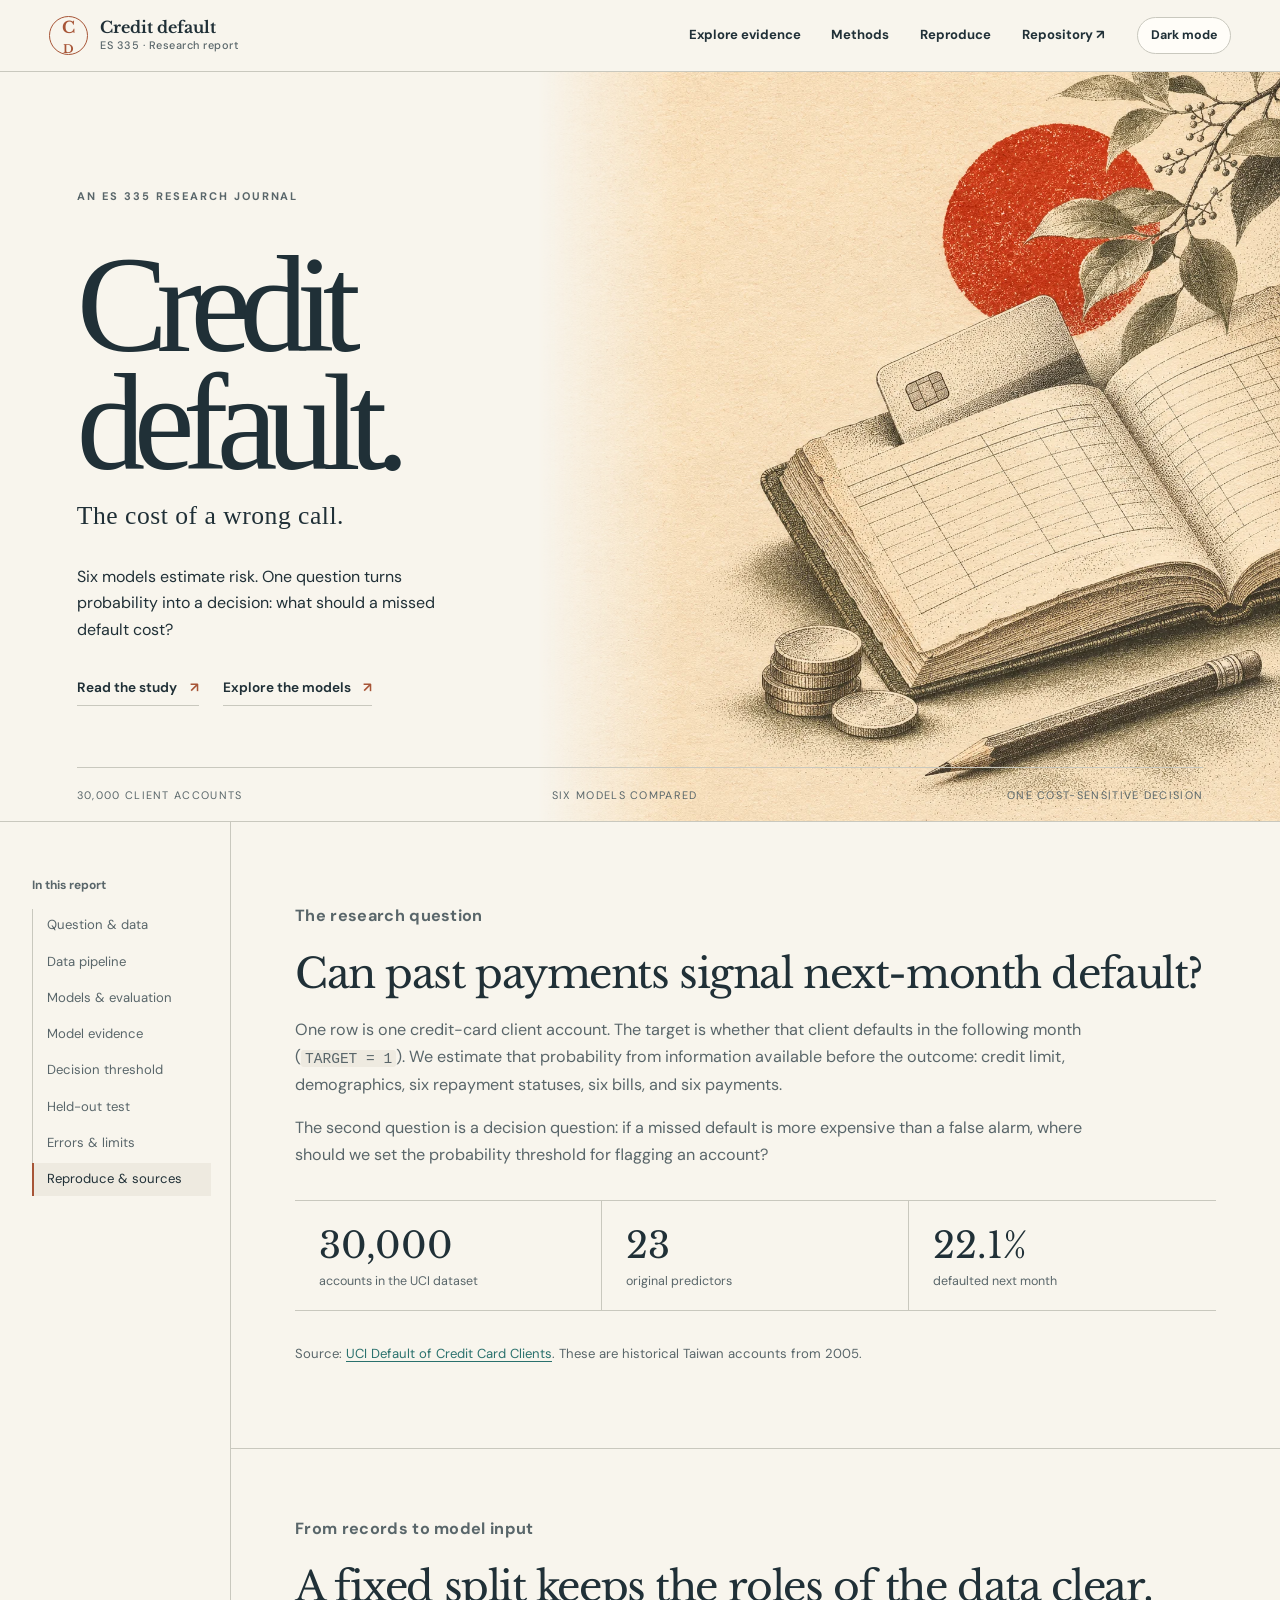
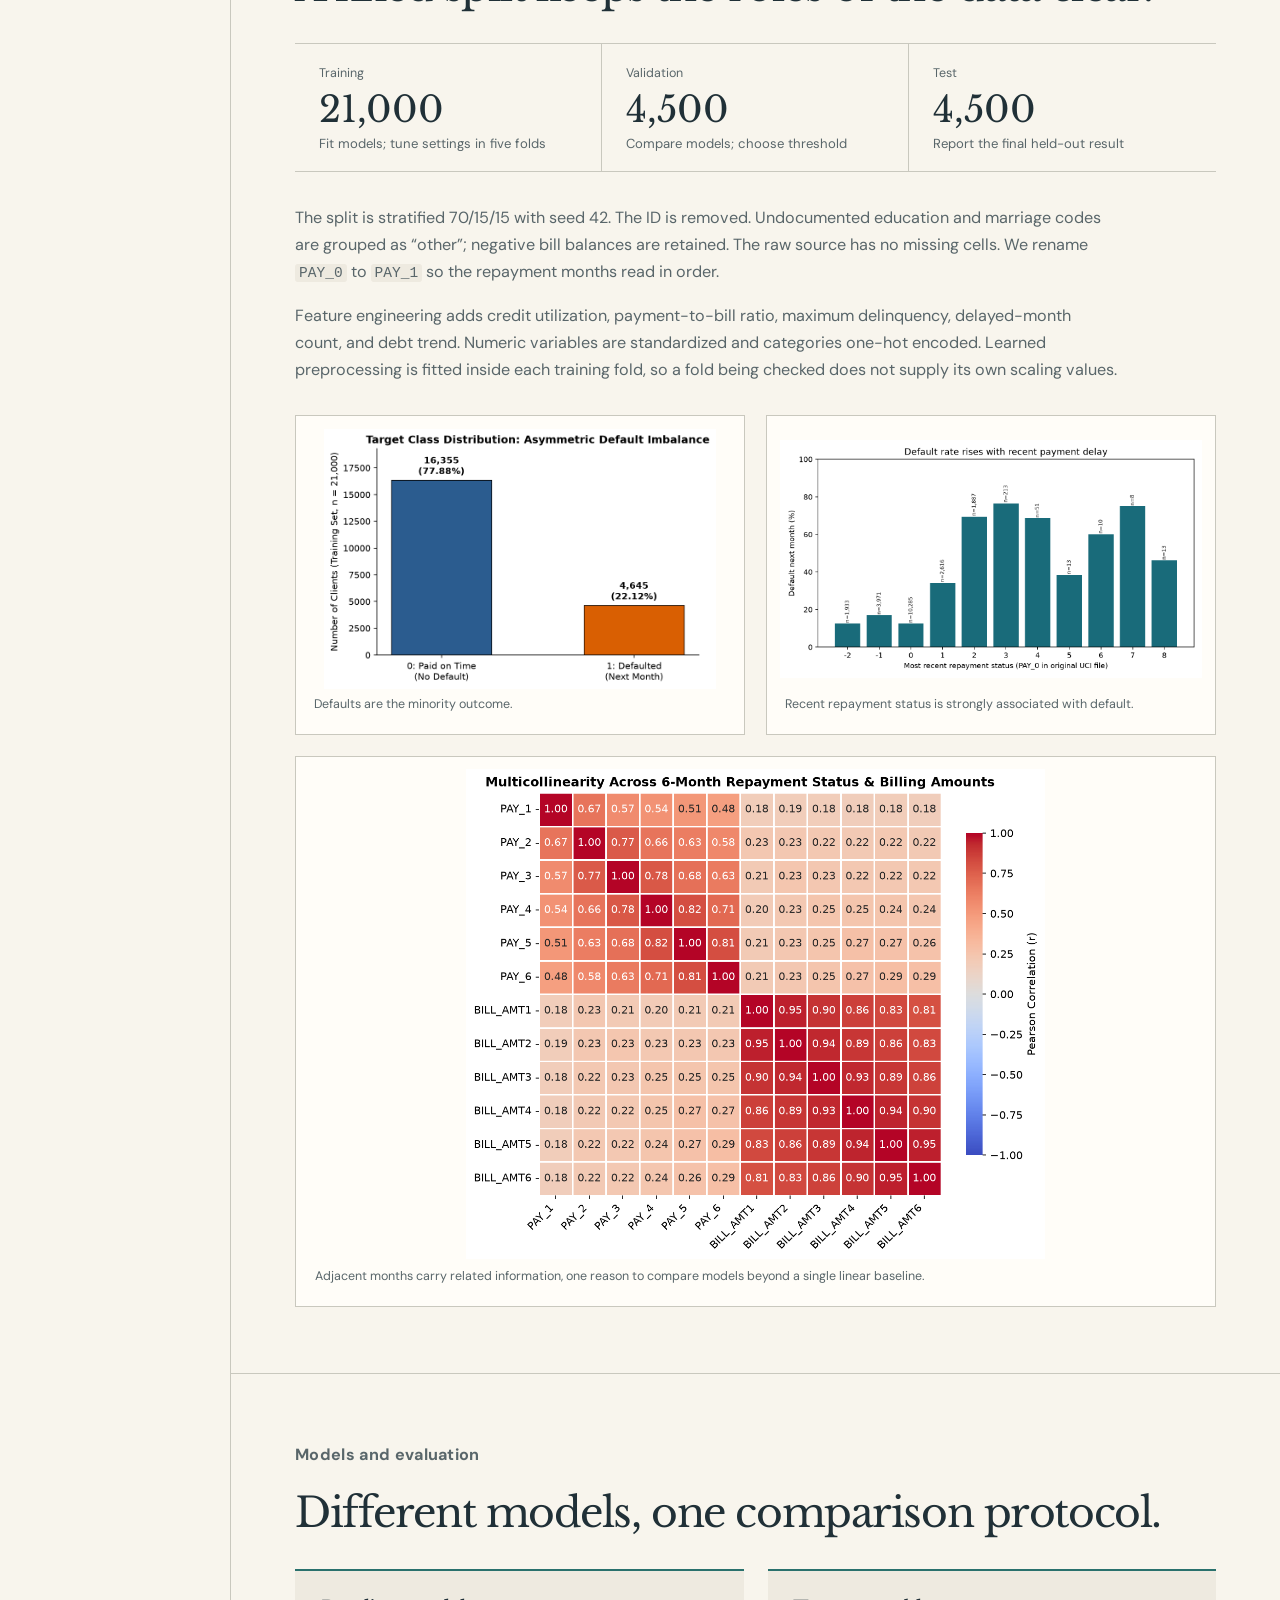
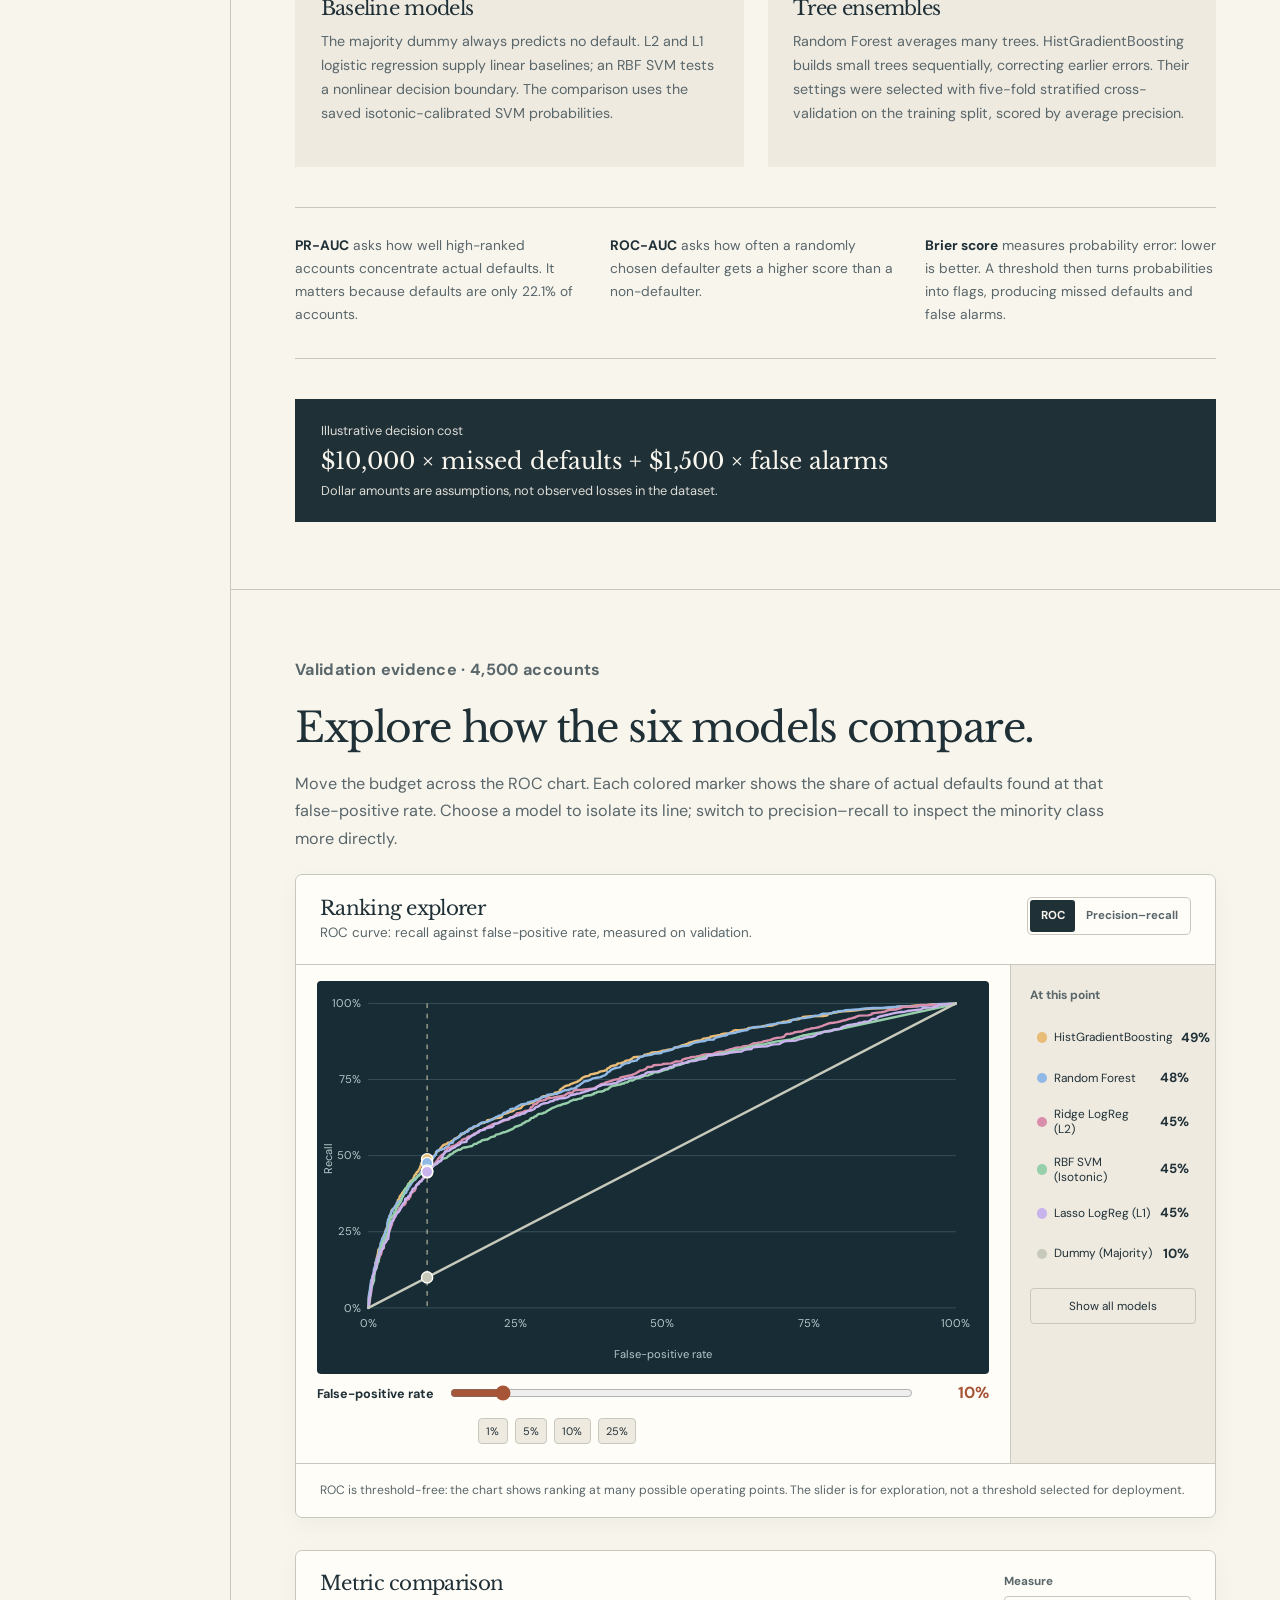
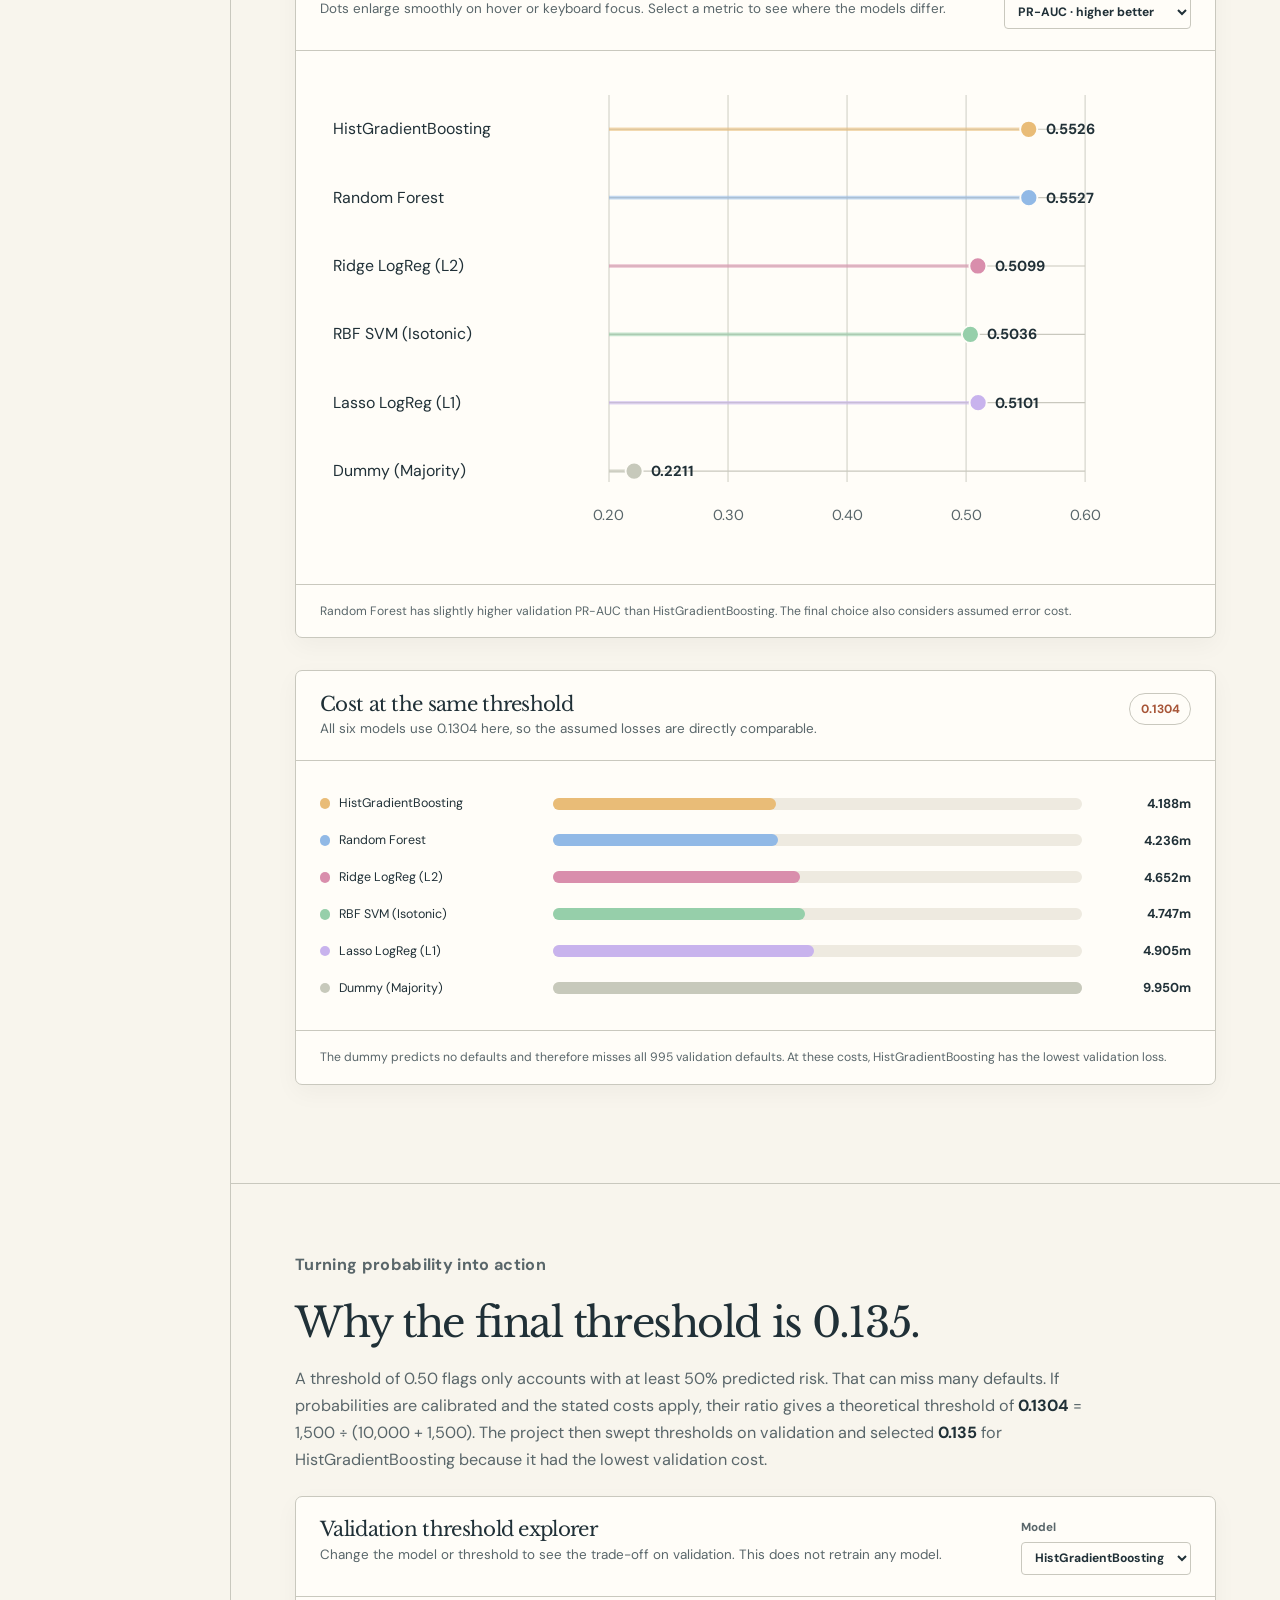
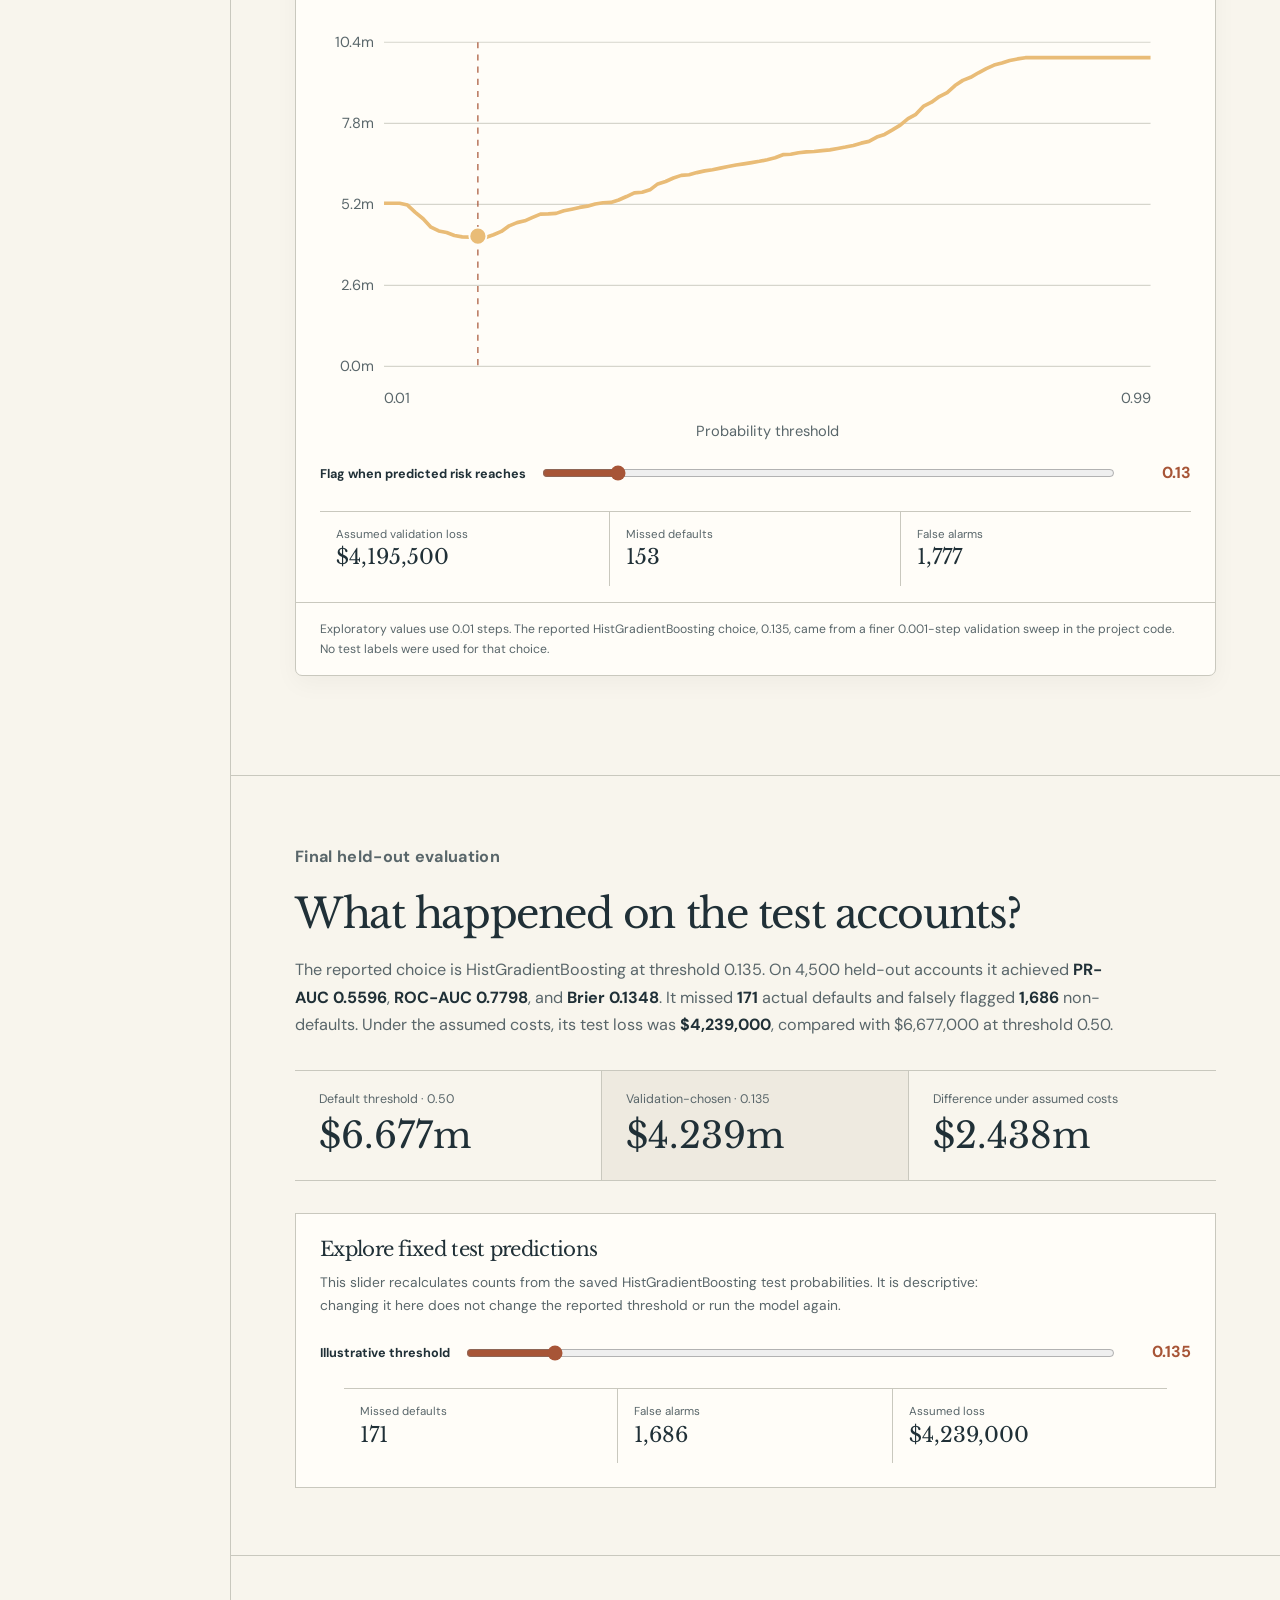
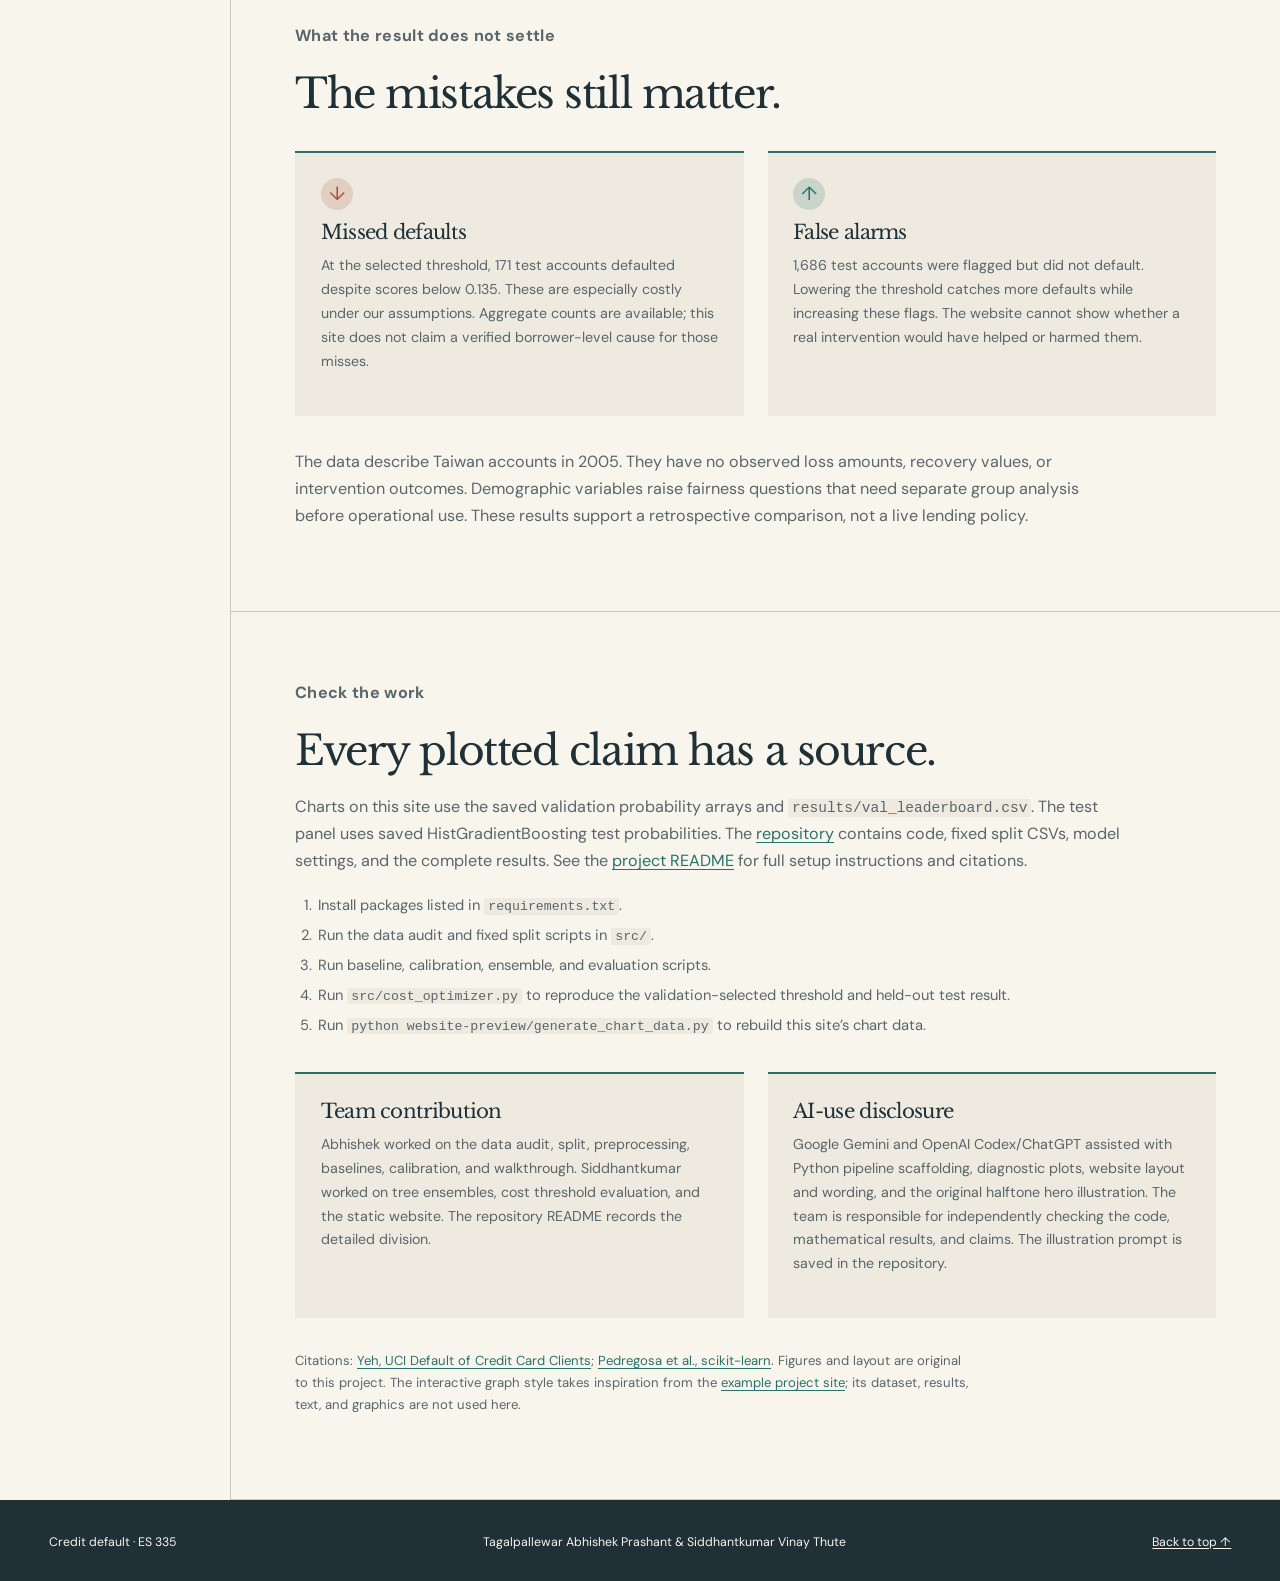
==== commit f51f270a: "Remove development note from published sidebar" ====
--- a/website-preview/index.html
+++ b/website-preview/index.html
@@ -23,7 +23,7 @@
       <div class="hero-bottom"><span>30,000 client accounts</span><span>Six models compared</span><span>One cost-sensitive decision</span></div>
     </section>
     <div class="page-layout">
-      <aside class="side-index"><p>In this report</p><nav aria-label="Report sections"><a href="#question">Question & data</a><a href="#pipeline">Data pipeline</a><a href="#methods">Models & evaluation</a><a href="#evidence">Model evidence</a><a href="#decision">Decision threshold</a><a href="#test">Held-out test</a><a href="#errors">Errors & limits</a><a href="#reproduce">Reproduce & sources</a></nav><div class="side-note">Interactive figures use the saved six-model validation results. The test display uses only the final model.</div></aside>
+      <aside class="side-index"><p>In this report</p><nav aria-label="Report sections"><a href="#question">Question & data</a><a href="#pipeline">Data pipeline</a><a href="#methods">Models & evaluation</a><a href="#evidence">Model evidence</a><a href="#decision">Decision threshold</a><a href="#test">Held-out test</a><a href="#errors">Errors & limits</a><a href="#reproduce">Reproduce & sources</a></nav></aside>
       <div class="report-body">
         <section id="question" class="section intro-section"><p class="section-label">The research question</p><h2>Can past payments signal next-month default?</h2><p>One row is one credit-card client account. The target is whether that client defaults in the following month (<code>TARGET = 1</code>). We estimate that probability from information available before the outcome: credit limit, demographics, six repayment statuses, six bills, and six payments.</p><p>The second question is a decision question: if a missed default is more expensive than a false alarm, where should we set the probability threshold for flagging an account?</p><div class="fact-grid"><div><strong>30,000</strong><span>accounts in the UCI dataset</span></div><div><strong>23</strong><span>original predictors</span></div><div><strong>22.1%</strong><span>defaulted next month</span></div></div><p class="source-note">Source: <a href="https://archive.ics.uci.edu/dataset/350/default+of+credit+card+clients" target="_blank" rel="noopener">UCI Default of Credit Card Clients</a>. These are historical Taiwan accounts from 2005.</p></section>
 
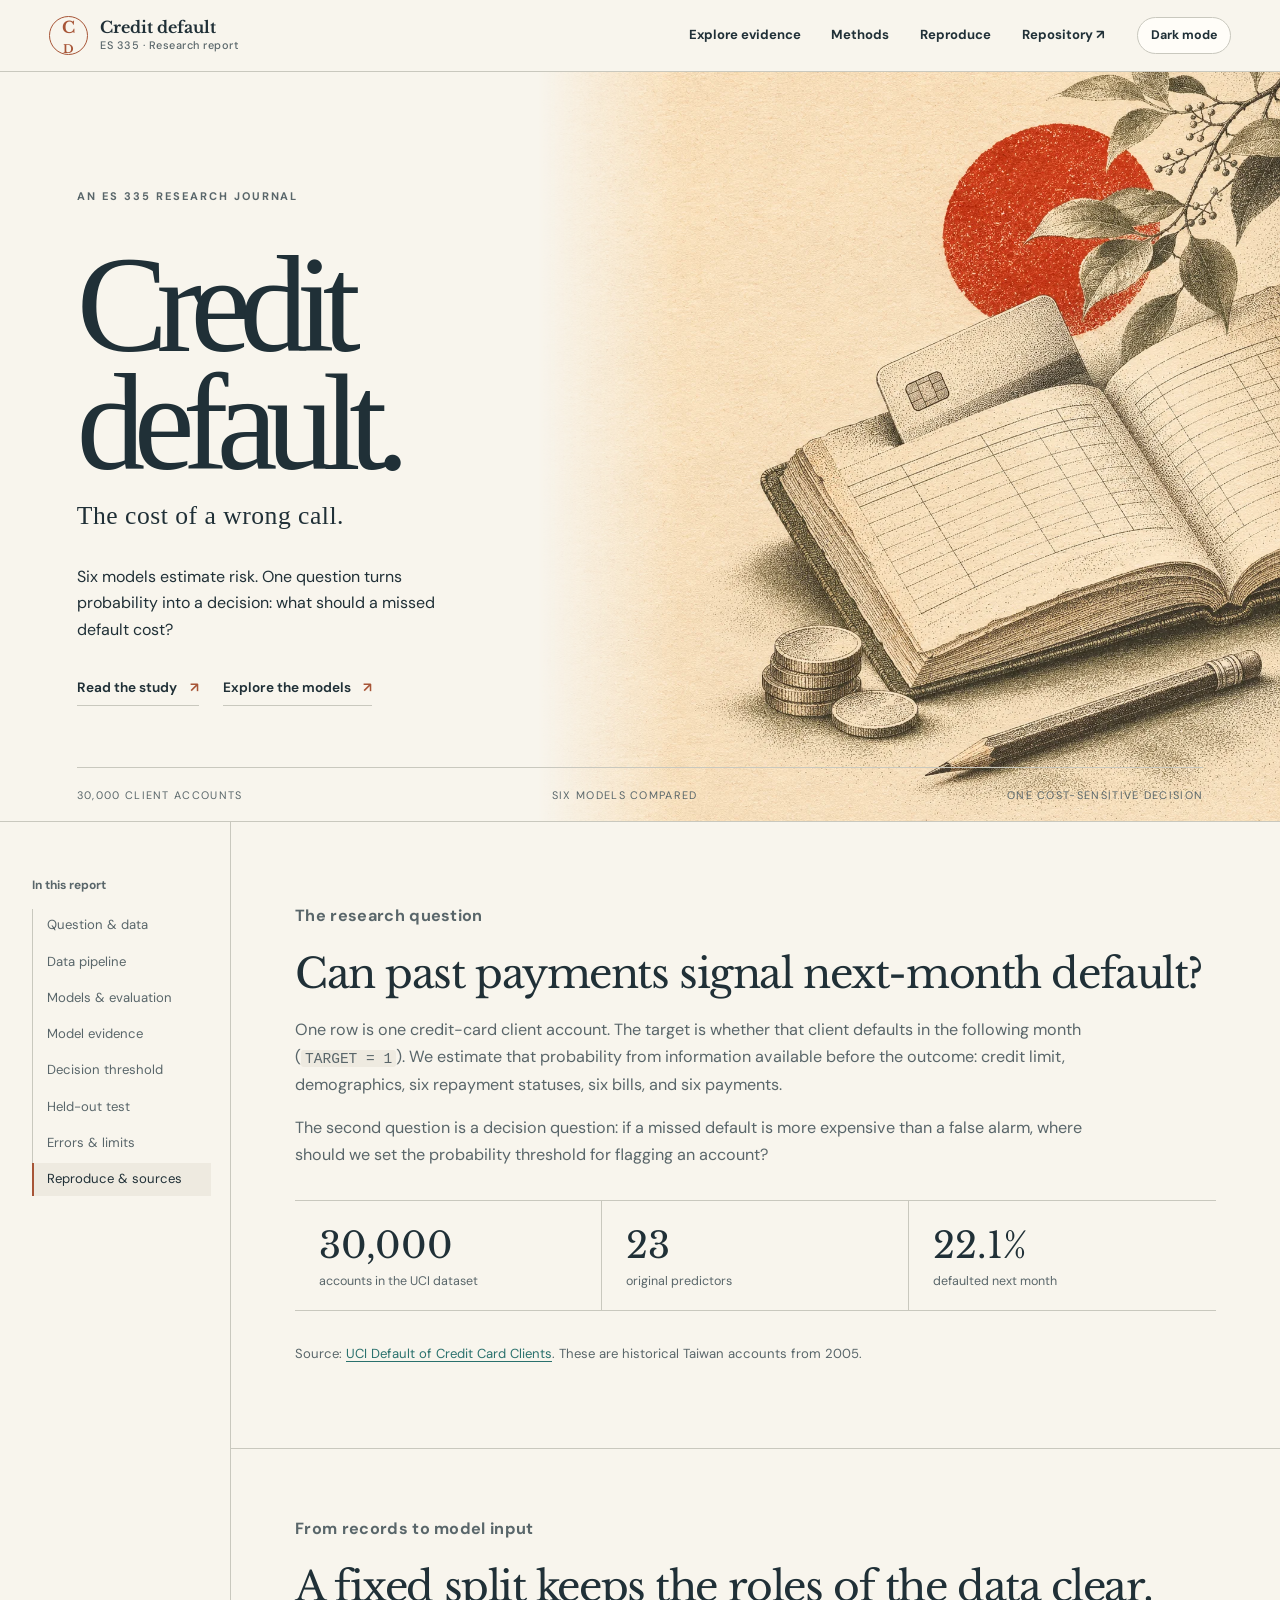
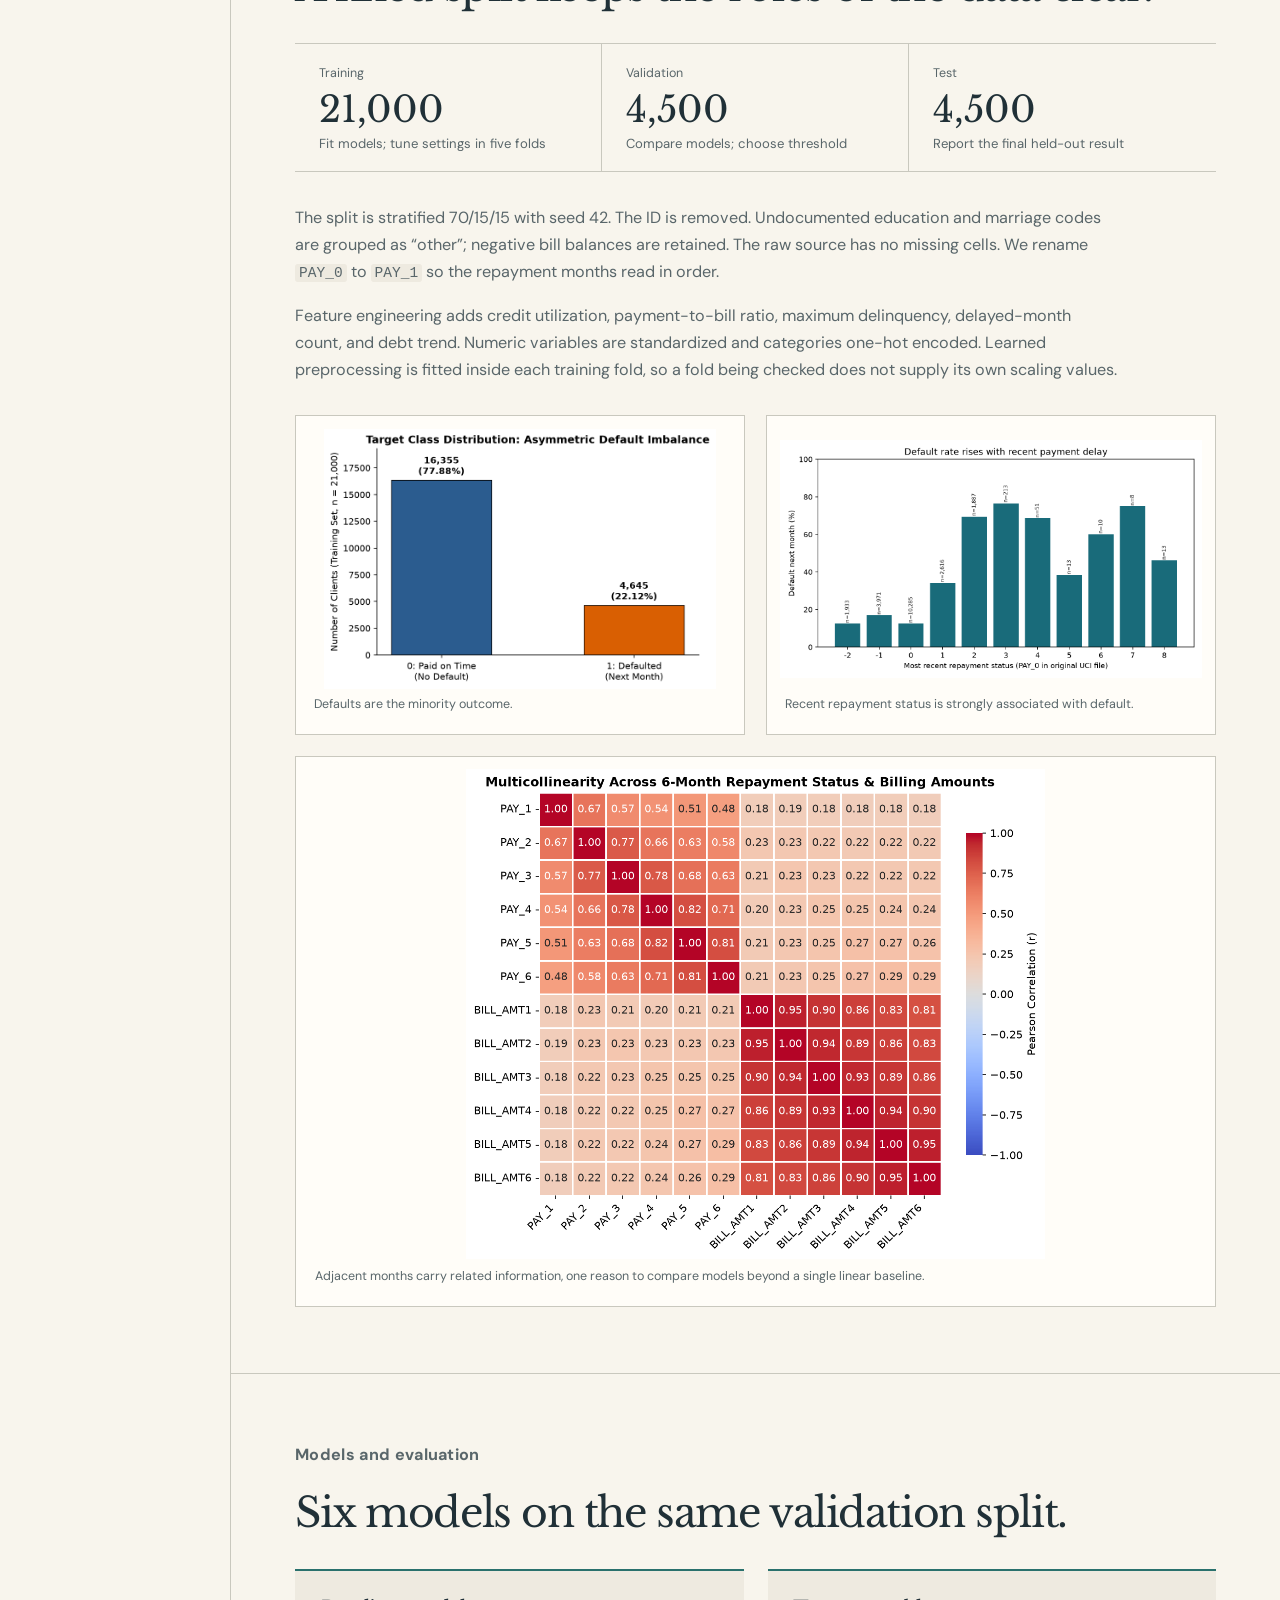
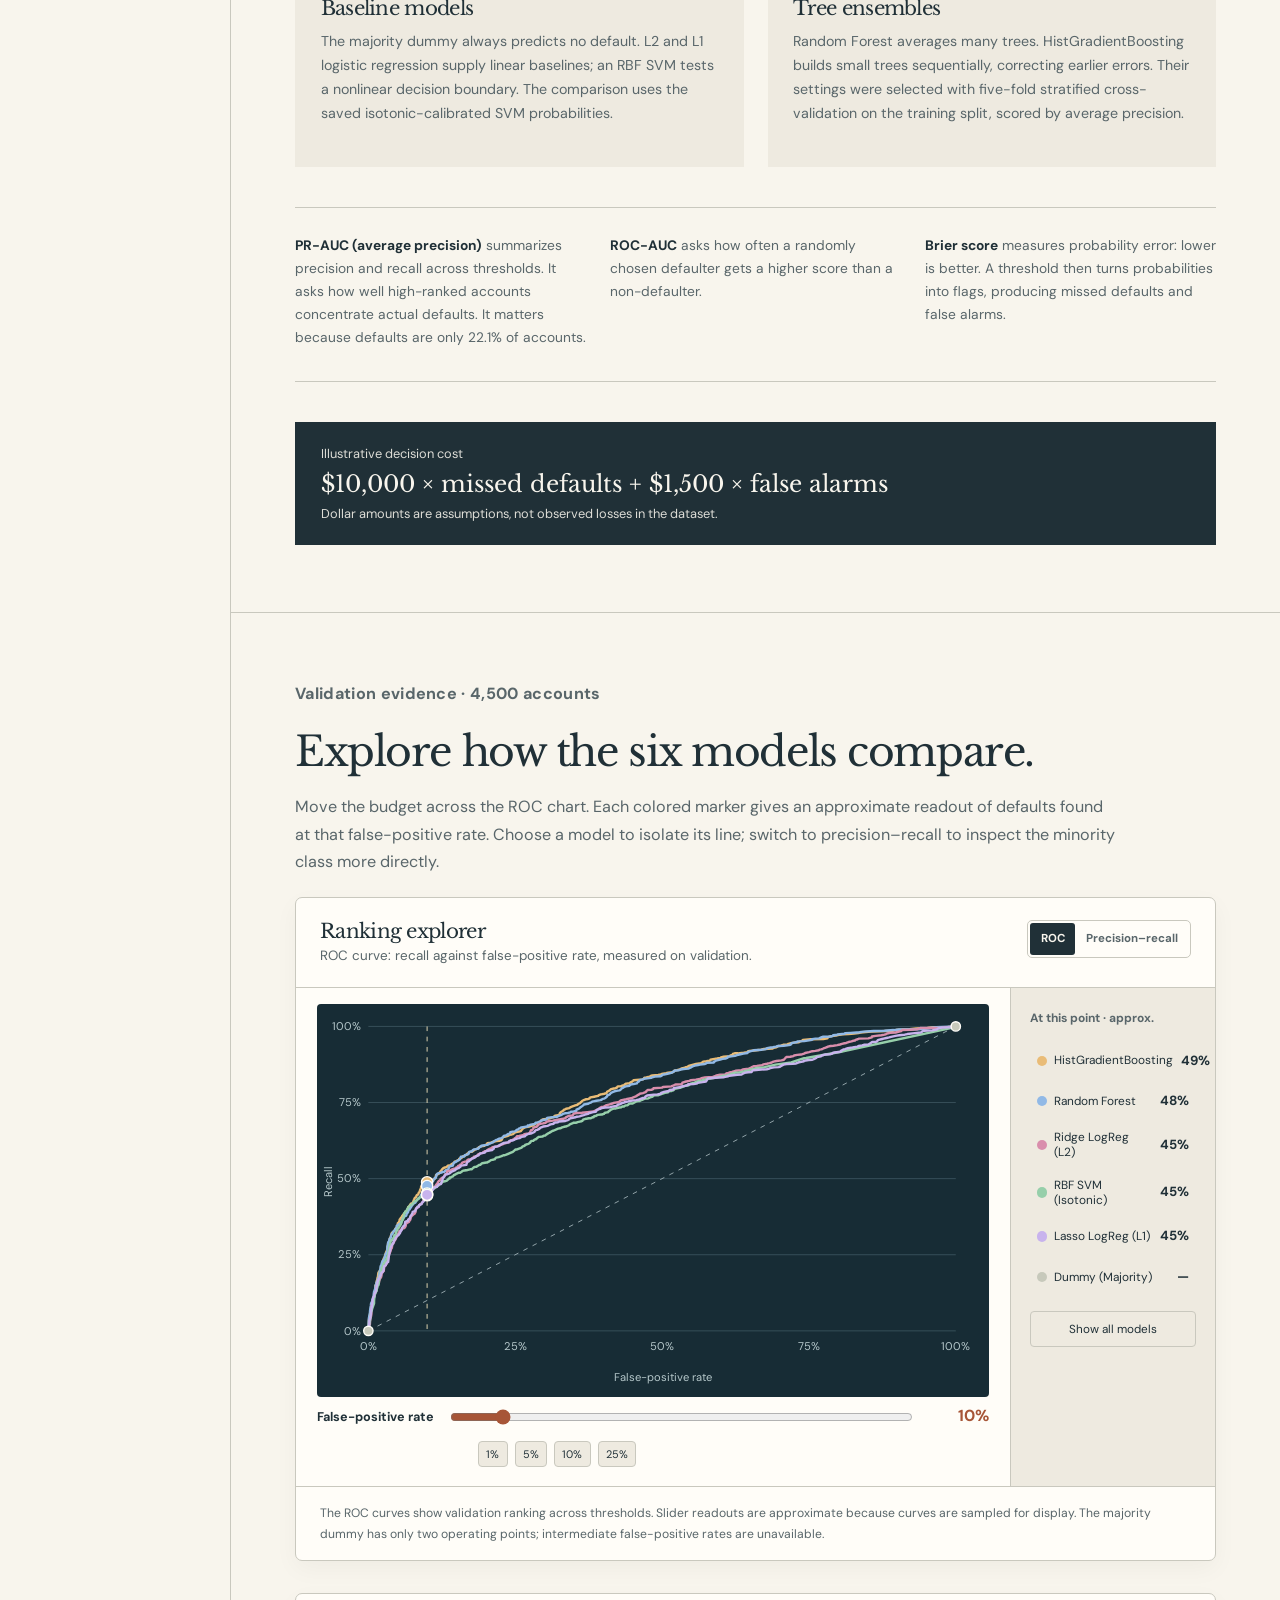
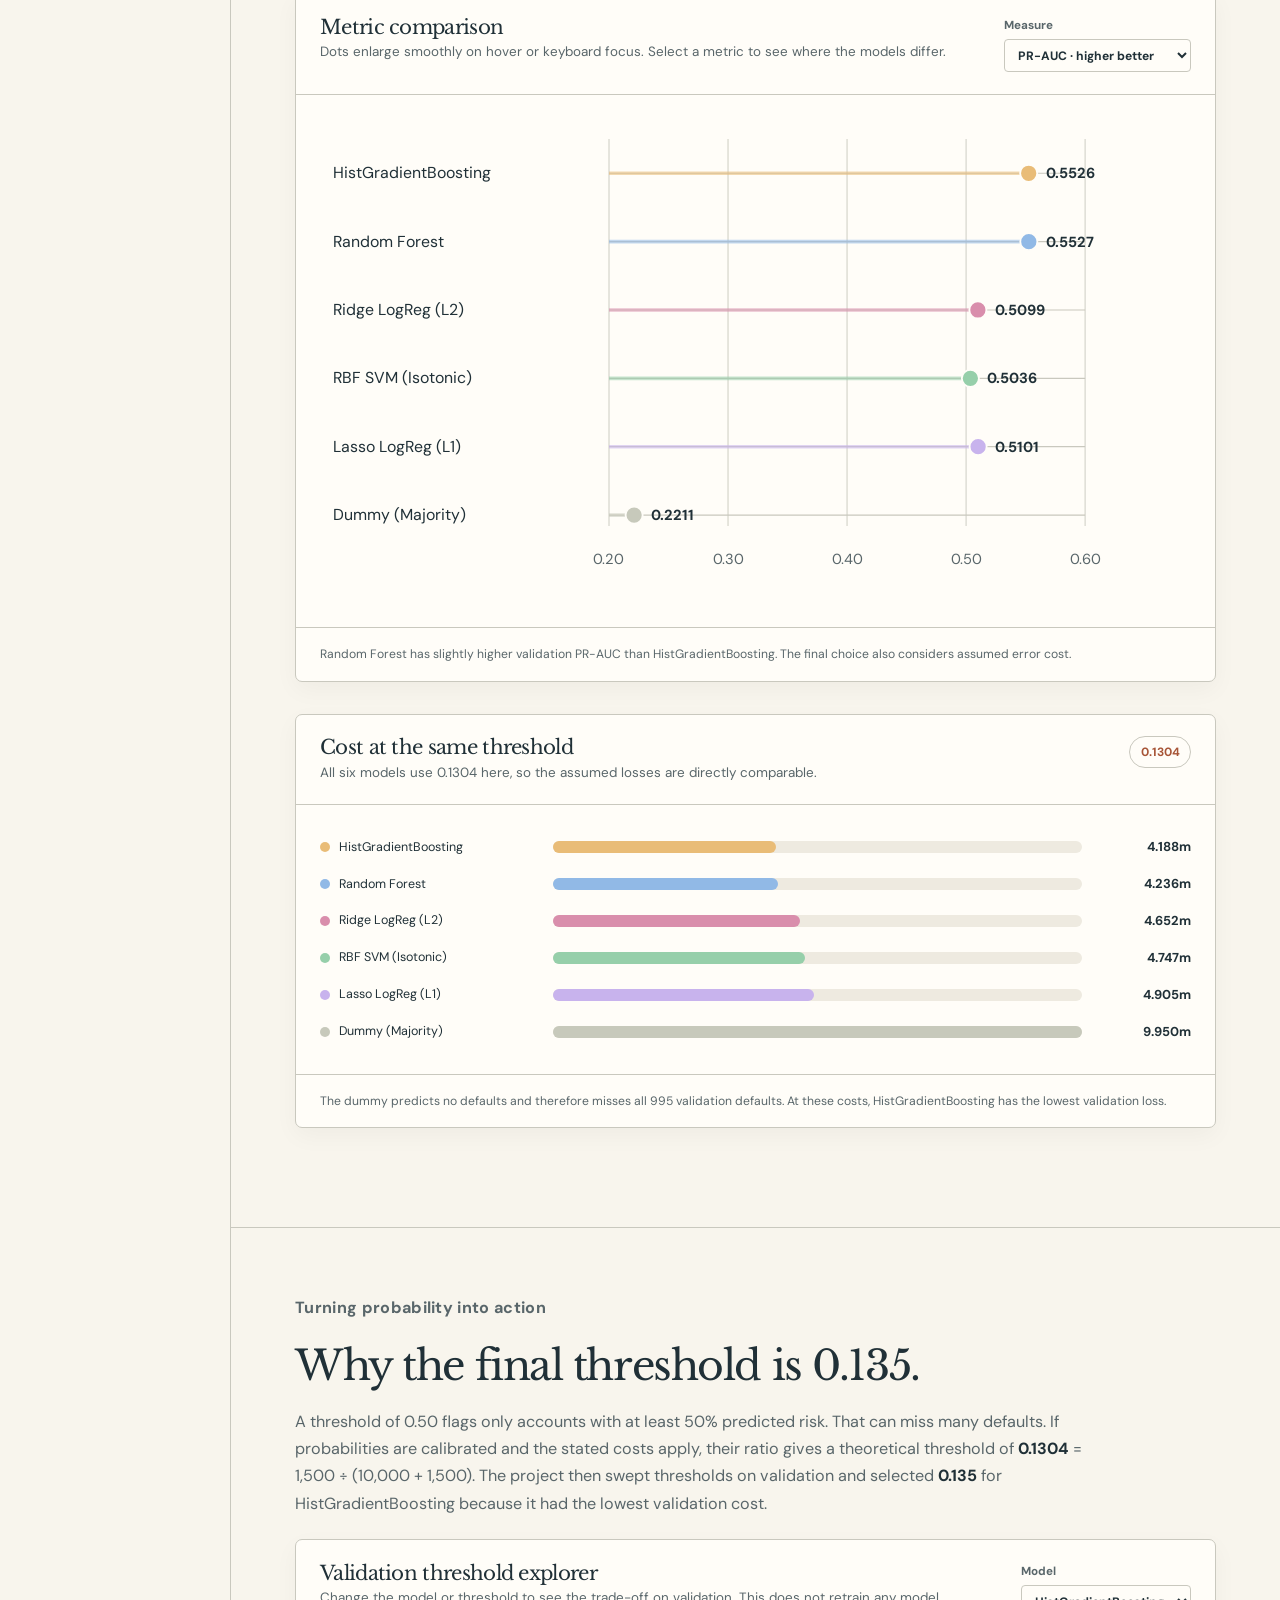
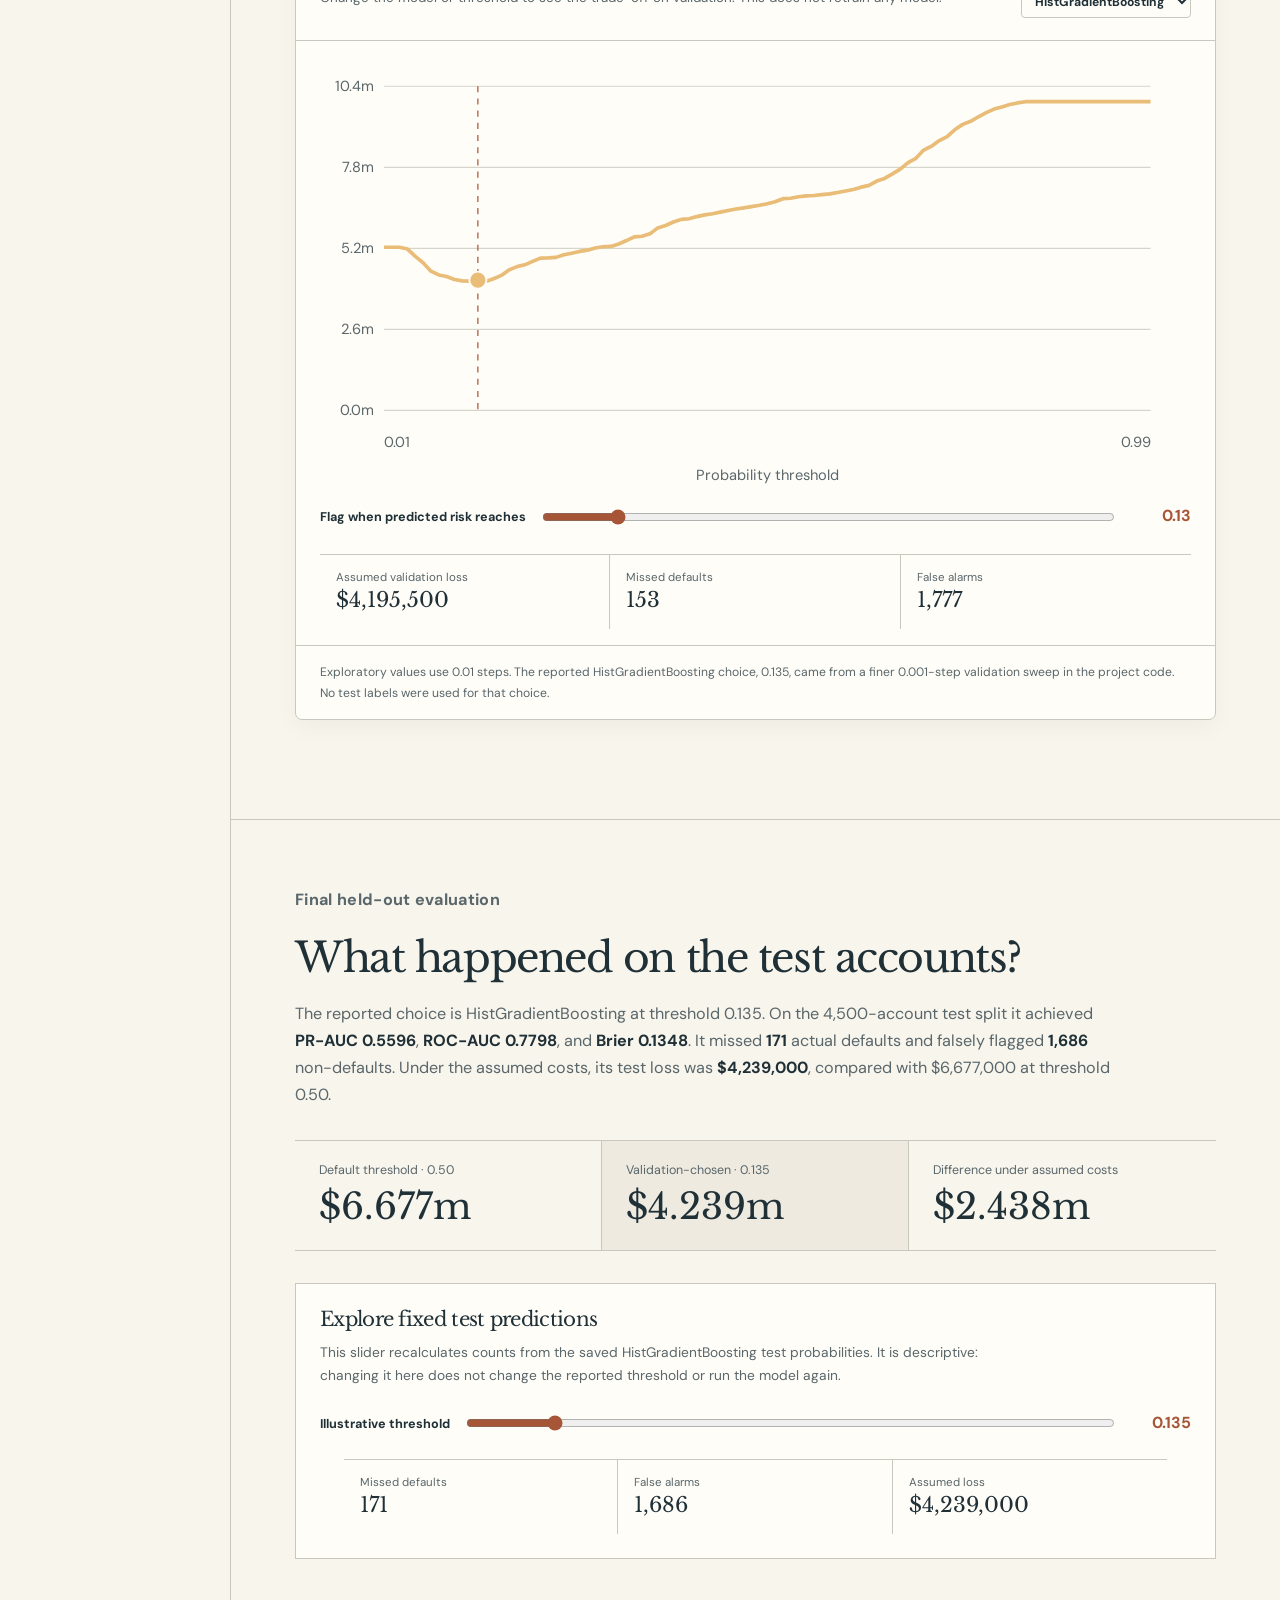
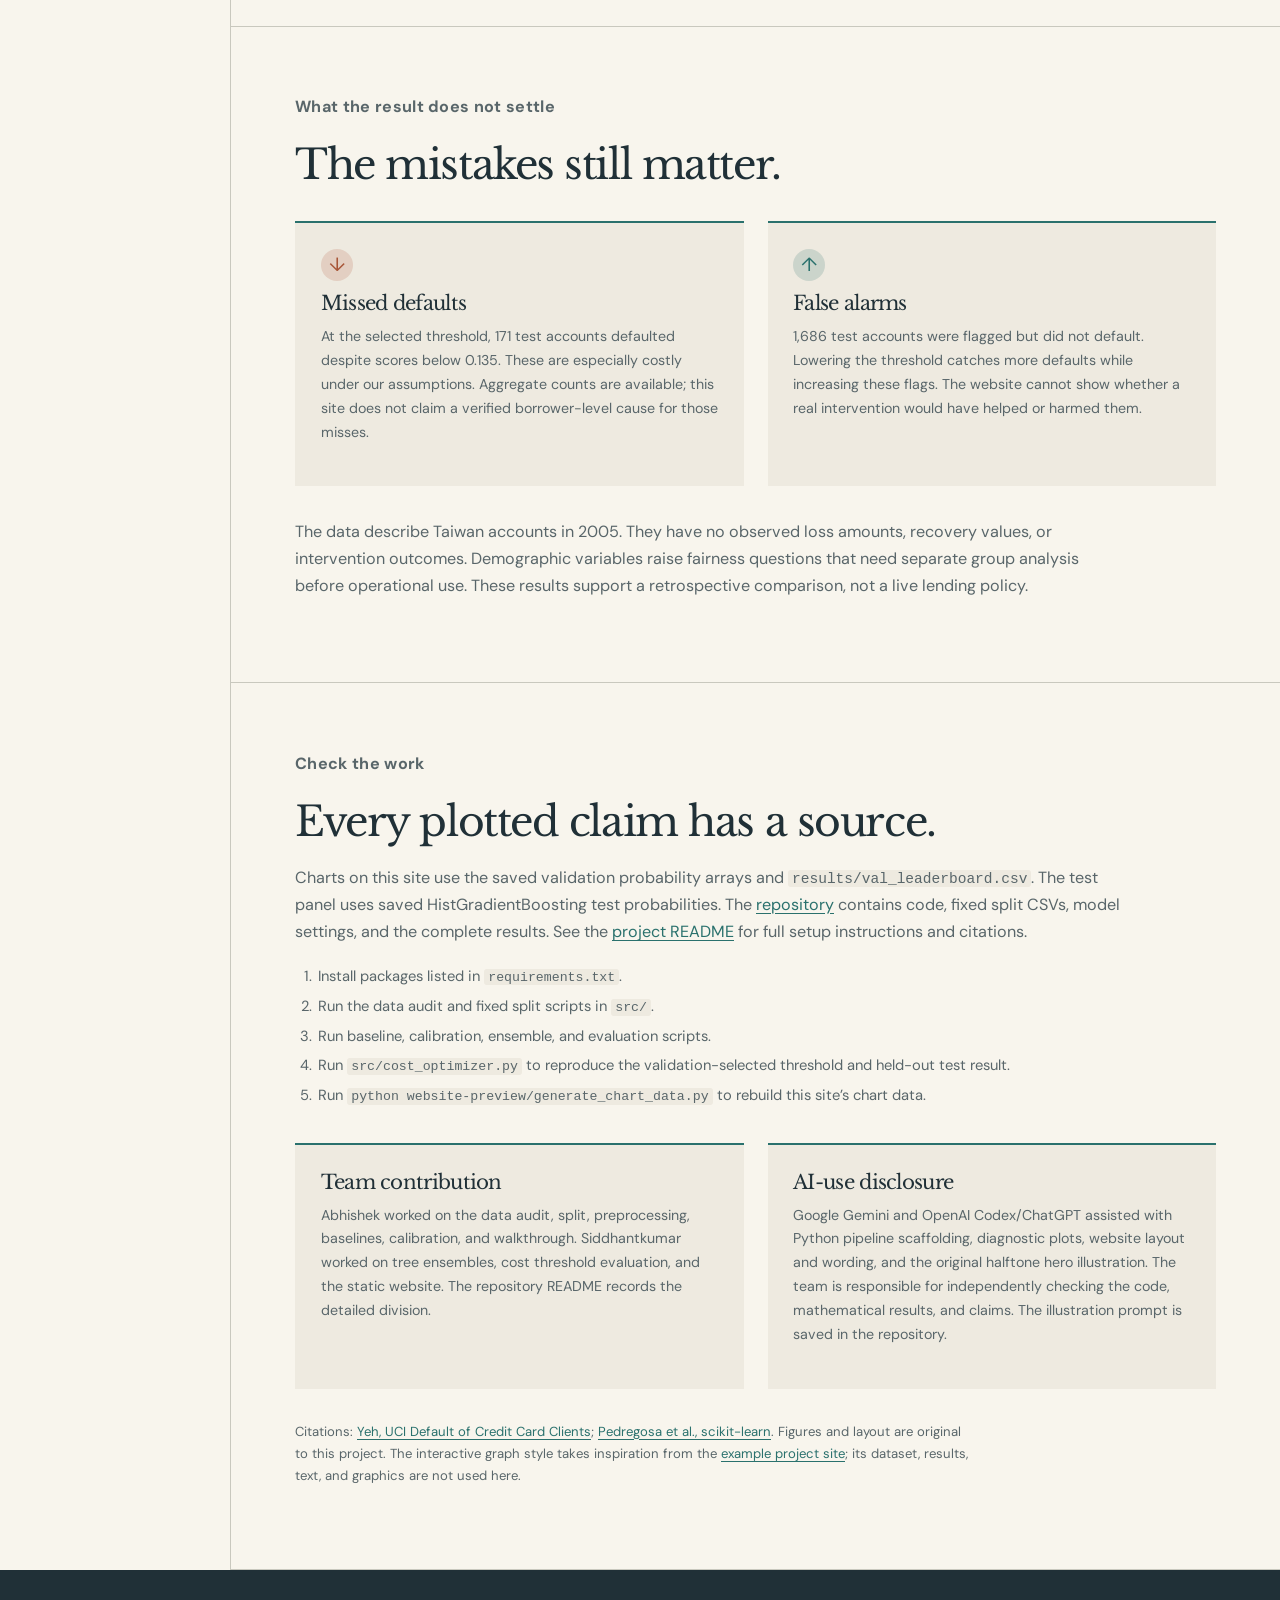
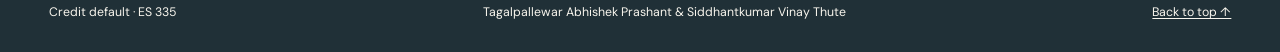
==== commit c14e6df5: "Audit site claims and refine chart markers" ====
--- a/website-preview/index.html
+++ b/website-preview/index.html
@@ -29,15 +29,15 @@
 
         <section id="pipeline" class="section"><p class="section-label">From records to model input</p><h2>A fixed split keeps the roles of the data clear.</h2><div class="split-strip"><div><span>Training</span><strong>21,000</strong><small>Fit models; tune settings in five folds</small></div><div><span>Validation</span><strong>4,500</strong><small>Compare models; choose threshold</small></div><div><span>Test</span><strong>4,500</strong><small>Report the final held-out result</small></div></div><p>The split is stratified 70/15/15 with seed 42. The ID is removed. Undocumented education and marriage codes are grouped as “other”; negative bill balances are retained. The raw source has no missing cells. We rename <code>PAY_0</code> to <code>PAY_1</code> so the repayment months read in order.</p><p>Feature engineering adds credit utilization, payment-to-bill ratio, maximum delinquency, delayed-month count, and debt trend. Numeric variables are standardized and categories one-hot encoded. Learned preprocessing is fitted inside each training fold, so a fold being checked does not supply its own scaling values.</p><div class="figure-pair"><figure><img src="assets/class_imbalance.png" alt="Training-set class balance: about 22 percent defaulted" loading="lazy"><figcaption>Defaults are the minority outcome.</figcaption></figure><figure><img src="assets/default_by_repayment_status.png" alt="Default rate rises with more severe recent repayment delay" loading="lazy"><figcaption>Recent repayment status is strongly associated with default.</figcaption></figure></div><figure class="wide-figure"><img src="assets/feature_correlation.png" alt="Feature correlation heatmap showing similar bill amounts across adjacent months and related repayment statuses" loading="lazy"><figcaption>Adjacent months carry related information, one reason to compare models beyond a single linear baseline.</figcaption></figure></section>
 
-        <section id="methods" class="section"><p class="section-label">Models and evaluation</p><h2>Different models, one comparison protocol.</h2><div class="method-columns"><div><h3>Baseline models</h3><p>The majority dummy always predicts no default. L2 and L1 logistic regression supply linear baselines; an RBF SVM tests a nonlinear decision boundary. The comparison uses the saved isotonic-calibrated SVM probabilities.</p></div><div><h3>Tree ensembles</h3><p>Random Forest averages many trees. HistGradientBoosting builds small trees sequentially, correcting earlier errors. Their settings were selected with five-fold stratified cross-validation on the training split, scored by average precision.</p></div></div><div class="metric-definitions"><p><strong>PR-AUC</strong> asks how well high-ranked accounts concentrate actual defaults. It matters because defaults are only 22.1% of accounts.</p><p><strong>ROC-AUC</strong> asks how often a randomly chosen defaulter gets a higher score than a non-defaulter.</p><p><strong>Brier score</strong> measures probability error: lower is better. A threshold then turns probabilities into flags, producing missed defaults and false alarms.</p></div><div class="equation"><span>Illustrative decision cost</span><strong>$10,000 × missed defaults + $1,500 × false alarms</strong><small>Dollar amounts are assumptions, not observed losses in the dataset.</small></div></section>
+        <section id="methods" class="section"><p class="section-label">Models and evaluation</p><h2>Six models on the same validation split.</h2><div class="method-columns"><div><h3>Baseline models</h3><p>The majority dummy always predicts no default. L2 and L1 logistic regression supply linear baselines; an RBF SVM tests a nonlinear decision boundary. The comparison uses the saved isotonic-calibrated SVM probabilities.</p></div><div><h3>Tree ensembles</h3><p>Random Forest averages many trees. HistGradientBoosting builds small trees sequentially, correcting earlier errors. Their settings were selected with five-fold stratified cross-validation on the training split, scored by average precision.</p></div></div><div class="metric-definitions"><p><strong>PR-AUC (average precision)</strong> summarizes precision and recall across thresholds. It asks how well high-ranked accounts concentrate actual defaults. It matters because defaults are only 22.1% of accounts.</p><p><strong>ROC-AUC</strong> asks how often a randomly chosen defaulter gets a higher score than a non-defaulter.</p><p><strong>Brier score</strong> measures probability error: lower is better. A threshold then turns probabilities into flags, producing missed defaults and false alarms.</p></div><div class="equation"><span>Illustrative decision cost</span><strong>$10,000 × missed defaults + $1,500 × false alarms</strong><small>Dollar amounts are assumptions, not observed losses in the dataset.</small></div></section>
 
-        <section id="evidence" class="section evidence-section"><p class="section-label">Validation evidence · 4,500 accounts</p><h2>Explore how the six models compare.</h2><p>Move the budget across the ROC chart. Each colored marker shows the share of actual defaults found at that false-positive rate. Choose a model to isolate its line; switch to precision–recall to inspect the minority class more directly.</p><div class="chart-panel hero-chart"><div class="chart-header"><div><h3>Ranking explorer</h3><p id="curve-description">ROC curve: recall against false-positive rate, measured on validation.</p></div><div class="segmented" role="group" aria-label="Curve type"><button type="button" data-curve="roc" class="active" aria-pressed="true">ROC</button><button type="button" data-curve="pr" aria-pressed="false">Precision–recall</button></div></div><div class="chart-columns"><div class="chart-main"><div class="svg-frame"><svg id="curve-chart" viewBox="0 0 720 420" role="img" aria-label="Interactive comparison of model curves"></svg></div><div class="slider-line"><label for="curve-budget" id="budget-label">False-positive rate</label><input type="range" id="curve-budget" min="0" max="100" value="10" step="1"><output id="curve-budget-value">10%</output></div><div class="preset-row" role="group" aria-label="Example budgets"><button type="button" data-budget="1">1%</button><button type="button" data-budget="5">5%</button><button type="button" data-budget="10">10%</button><button type="button" data-budget="25">25%</button></div></div><div class="curve-legend"><p>At this point</p><div id="curve-readouts" aria-live="polite"></div><button id="show-all" type="button">Show all models</button></div></div><p class="chart-footnote" id="curve-note">ROC is threshold-free: the chart shows ranking at many possible operating points. The slider is for exploration, not a threshold selected for deployment.</p></div>
+        <section id="evidence" class="section evidence-section"><p class="section-label">Validation evidence · 4,500 accounts</p><h2>Explore how the six models compare.</h2><p>Move the budget across the ROC chart. Each colored marker gives an approximate readout of defaults found at that false-positive rate. Choose a model to isolate its line; switch to precision–recall to inspect the minority class more directly.</p><div class="chart-panel hero-chart"><div class="chart-header"><div><h3>Ranking explorer</h3><p id="curve-description">ROC curve: recall against false-positive rate, measured on validation.</p></div><div class="segmented" role="group" aria-label="Curve type"><button type="button" data-curve="roc" class="active" aria-pressed="true">ROC</button><button type="button" data-curve="pr" aria-pressed="false">Precision–recall</button></div></div><div class="chart-columns"><div class="chart-main"><div class="svg-frame"><svg id="curve-chart" viewBox="0 0 720 420" role="img" aria-label="Interactive comparison of model curves"></svg></div><div class="slider-line"><label for="curve-budget" id="budget-label">False-positive rate</label><input type="range" id="curve-budget" min="0" max="100" value="10" step="1"><output id="curve-budget-value">10%</output></div><div class="preset-row" role="group" aria-label="Example budgets"><button type="button" data-budget="1">1%</button><button type="button" data-budget="5">5%</button><button type="button" data-budget="10">10%</button><button type="button" data-budget="25">25%</button></div></div><div class="curve-legend"><p>At this point · approx.</p><div id="curve-readouts" aria-live="polite"></div><button id="show-all" type="button">Show all models</button></div></div><p class="chart-footnote" id="curve-note">The ROC curves show validation ranking across thresholds. Slider readouts are approximate because curves are sampled for display. The majority dummy has only two operating points; intermediate false-positive rates are unavailable.</p></div>
           <div class="chart-panel"><div class="chart-header"><div><h3>Metric comparison</h3><p>Dots enlarge smoothly on hover or keyboard focus. Select a metric to see where the models differ.</p></div><label class="select-label" for="metric-select">Measure <select id="metric-select"><option value="pr_auc">PR-AUC · higher better</option><option value="roc_auc">ROC-AUC · higher better</option><option value="brier">Brier · lower better</option></select></label></div><div class="svg-frame metric-frame"><svg id="metric-chart" viewBox="0 0 720 410" role="img" aria-label="Model metric dot plot"></svg></div><p id="metric-explanation" class="chart-footnote">Random Forest has slightly higher validation PR-AUC than HistGradientBoosting. The final choice also considers assumed error cost.</p></div>
           <div class="chart-panel"><div class="chart-header"><div><h3>Cost at the same threshold</h3><p>All six models use 0.1304 here, so the assumed losses are directly comparable.</p></div><span class="threshold-badge">0.1304</span></div><div id="loss-bars" class="loss-bars"></div><p class="chart-footnote">The dummy predicts no defaults and therefore misses all 995 validation defaults. At these costs, HistGradientBoosting has the lowest validation loss.</p></div></section>
 
         <section id="decision" class="section"><p class="section-label">Turning probability into action</p><h2>Why the final threshold is 0.135.</h2><p>A threshold of 0.50 flags only accounts with at least 50% predicted risk. That can miss many defaults. If probabilities are calibrated and the stated costs apply, their ratio gives a theoretical threshold of <strong>0.1304</strong> = 1,500 ÷ (10,000 + 1,500). The project then swept thresholds on validation and selected <strong>0.135</strong> for HistGradientBoosting because it had the lowest validation cost.</p><div class="chart-panel threshold-panel"><div class="chart-header"><div><h3>Validation threshold explorer</h3><p>Change the model or threshold to see the trade-off on validation. This does not retrain any model.</p></div><label class="select-label" for="threshold-model">Model <select id="threshold-model"></select></label></div><div class="svg-frame"><svg id="threshold-chart" viewBox="0 0 720 360" role="img" aria-label="Validation assumed loss across probability thresholds"></svg></div><div class="slider-line"><label for="threshold-slider">Flag when predicted risk reaches</label><input id="threshold-slider" type="range" min="0.01" max="0.99" step="0.01" value="0.13"><output id="threshold-value">0.13</output></div><div class="threshold-readouts"><div><span>Assumed validation loss</span><strong id="threshold-loss">—</strong></div><div><span>Missed defaults</span><strong id="threshold-fn">—</strong></div><div><span>False alarms</span><strong id="threshold-fp">—</strong></div></div><p class="chart-footnote">Exploratory values use 0.01 steps. The reported HistGradientBoosting choice, 0.135, came from a finer 0.001-step validation sweep in the project code. No test labels were used for that choice.</p></div></section>
 
-        <section id="test" class="section"><p class="section-label">Final held-out evaluation</p><h2>What happened on the test accounts?</h2><p>The reported choice is HistGradientBoosting at threshold 0.135. On 4,500 held-out accounts it achieved <strong>PR-AUC 0.5596</strong>, <strong>ROC-AUC 0.7798</strong>, and <strong>Brier 0.1348</strong>. It missed <strong>171</strong> actual defaults and falsely flagged <strong>1,686</strong> non-defaults. Under the assumed costs, its test loss was <strong>$4,239,000</strong>, compared with $6,677,000 at threshold 0.50.</p><div class="test-cards"><div><span>Default threshold · 0.50</span><strong>$6.677m</strong></div><div class="selected"><span>Validation-chosen · 0.135</span><strong>$4.239m</strong></div><div><span>Difference under assumed costs</span><strong>$2.438m</strong></div></div><div class="detail-box"><h3>Explore fixed test predictions</h3><p>This slider recalculates counts from the saved HistGradientBoosting test probabilities. It is descriptive: changing it here does not change the reported threshold or run the model again.</p><div class="slider-line"><label for="test-slider">Illustrative threshold</label><input type="range" id="test-slider" min="0.01" max="0.99" step="0.001" value="0.135"><output id="test-threshold">0.135</output></div><div class="threshold-readouts"><div><span>Missed defaults</span><strong id="test-fn">171</strong></div><div><span>False alarms</span><strong id="test-fp">1,686</strong></div><div><span>Assumed loss</span><strong id="test-loss">$4,239,000</strong></div></div></div></section>
+        <section id="test" class="section"><p class="section-label">Final held-out evaluation</p><h2>What happened on the test accounts?</h2><p>The reported choice is HistGradientBoosting at threshold 0.135. On the 4,500-account test split it achieved <strong>PR-AUC 0.5596</strong>, <strong>ROC-AUC 0.7798</strong>, and <strong>Brier 0.1348</strong>. It missed <strong>171</strong> actual defaults and falsely flagged <strong>1,686</strong> non-defaults. Under the assumed costs, its test loss was <strong>$4,239,000</strong>, compared with $6,677,000 at threshold 0.50.</p><div class="test-cards"><div><span>Default threshold · 0.50</span><strong>$6.677m</strong></div><div class="selected"><span>Validation-chosen · 0.135</span><strong>$4.239m</strong></div><div><span>Difference under assumed costs</span><strong>$2.438m</strong></div></div><div class="detail-box"><h3>Explore fixed test predictions</h3><p>This slider recalculates counts from the saved HistGradientBoosting test probabilities. It is descriptive: changing it here does not change the reported threshold or run the model again.</p><div class="slider-line"><label for="test-slider">Illustrative threshold</label><input type="range" id="test-slider" min="0.01" max="0.99" step="0.001" value="0.135"><output id="test-threshold">0.135</output></div><div class="threshold-readouts"><div><span>Missed defaults</span><strong id="test-fn">171</strong></div><div><span>False alarms</span><strong id="test-fp">1,686</strong></div><div><span>Assumed loss</span><strong id="test-loss">$4,239,000</strong></div></div></div></section>
 
         <section id="errors" class="section"><p class="section-label">What the result does not settle</p><h2>The mistakes still matter.</h2><div class="error-grid"><div tabindex="0"><span class="error-symbol missed">↓</span><h3>Missed defaults</h3><p>At the selected threshold, 171 test accounts defaulted despite scores below 0.135. These are especially costly under our assumptions. Aggregate counts are available; this site does not claim a verified borrower-level cause for those misses.</p></div><div tabindex="0"><span class="error-symbol alarm">↑</span><h3>False alarms</h3><p>1,686 test accounts were flagged but did not default. Lowering the threshold catches more defaults while increasing these flags. The website cannot show whether a real intervention would have helped or harmed them.</p></div></div><p>The data describe Taiwan accounts in 2005. They have no observed loss amounts, recovery values, or intervention outcomes. Demographic variables raise fairness questions that need separate group analysis before operational use. These results support a retrospective comparison, not a live lending policy.</p></section>
 
--- a/website-preview/style.css
+++ b/website-preview/style.css
@@ -6,7 +6,7 @@
 .site-header,main,.site-footer{max-width:1600px;margin:auto}.site-header{position:relative;z-index:30;background:var(--paper);display:flex;align-items:center;gap:2rem;padding:1rem clamp(18px,3.8vw,62px);border-bottom:1px solid var(--line)}.wordmark{display:flex;align-items:center;gap:.8rem;text-decoration:none;color:var(--ink);font:700 1rem/1.2 'Libre Baskerville',Georgia,serif;white-space:nowrap}.wordmark small{display:block;font:500 .68rem/1.5 'DM Sans',sans-serif;color:var(--muted);letter-spacing:.045em}.seal{display:grid;place-items:center;width:39px;height:39px;border:1.5px solid var(--accent);border-radius:50%;color:var(--accent);font-size:1rem;letter-spacing:-.2em;padding-right:.18em}.seal span{font-size:.72em;transform:translateY(.35em)}.header-nav{display:flex;align-items:center;gap:clamp(.7rem,2.4vw,2.4rem);margin-left:auto}.header-nav a{font-size:.82rem;font-weight:700;color:var(--ink);text-decoration:none;white-space:nowrap}.header-nav a:hover{color:var(--accent)}.theme-button{border:1px solid var(--line);background:var(--surface);color:var(--ink);padding:.45rem .8rem;border-radius:99px;font-size:.78rem;font-weight:700;white-space:nowrap;cursor:pointer}.theme-button:hover{border-color:var(--accent)}main{background:var(--paper);box-shadow:var(--shadow)}
 .hero{display:grid;grid-template-columns:1.1fr .9fr;min-height:590px;background:var(--paper);border-bottom:1px solid var(--line)}.hero-copy{display:flex;flex-direction:column;align-items:flex-start;justify-content:center;padding:clamp(2.5rem,6vw,6rem);background:repeating-linear-gradient(0deg,transparent,transparent 43px,var(--line) 44px,transparent 45px)}.folio,.section-label{color:var(--accent);font-size:.8rem;font-weight:700;letter-spacing:.02em;margin:0 0 1.3rem}.hero h1{font-weight:400;max-width:13ch;font-size:clamp(3.1rem,5.6vw,6rem);margin:0 0 1.4rem}.hero h1 em{font-weight:400;color:var(--teal)}.hero-lead{max-width:52ch;font-size:1.12rem;color:var(--muted);background:var(--paper)}.hero-actions{display:flex;flex-wrap:wrap;gap:.75rem;margin-top:1.3rem}.button{display:inline-block;padding:.72rem 1.1rem;border:1px solid var(--ink);border-radius:4px;text-decoration:none;font-size:.85rem;font-weight:700}.button.primary{background:var(--ink);color:var(--paper)}.button.secondary{color:var(--ink)}.button:hover{transform:translateY(-2px)}.hero-image{position:relative;overflow:hidden;min-height:500px}.hero-image img{display:block;width:100%;height:100%;object-fit:cover;object-position:center}.image-caption{position:absolute;bottom:1.7rem;right:1.7rem;padding:.55rem .85rem;background:#172d32e6;color:#f5f0df;font-size:.75rem;letter-spacing:.02em}.image-caption span{color:#d6a478;margin:0 .4rem}
 .page-layout{display:grid;grid-template-columns:minmax(170px,230px) minmax(0,1fr);max-width:1430px;margin:auto}.side-index{position:sticky;top:0;align-self:start;padding:3.5rem 1.2rem 2rem 2rem;max-height:100vh;overflow:auto}.side-index>p{font:700 .75rem/1.2 'DM Sans',sans-serif;color:var(--muted);margin:0 0 1rem}.side-index nav{display:grid;gap:.2rem;border-left:1px solid var(--line)}.side-index nav a{display:block;padding:.48rem .8rem;color:var(--muted);text-decoration:none;font-size:.82rem;line-height:1.35;border-left:2px solid transparent;margin-left:-1px}.side-index nav a:hover,.side-index nav a.active{color:var(--ink);border-color:var(--accent);background:var(--subtle)}.side-note{border-top:1px solid var(--line);margin-top:2rem;padding-top:1rem;color:var(--muted);font-size:.72rem;line-height:1.5}.report-body{min-width:0;border-left:1px solid var(--line)}.section{padding:clamp(3rem,5.2vw,5.8rem) clamp(1.3rem,5vw,5.3rem);border-bottom:1px solid var(--line);scroll-margin-top:1rem}.section>p{font-size:1.01rem;color:var(--muted)}.section>p strong{color:var(--ink)}.intro-section{padding-top:5rem}.source-note{font-size:.82rem!important}.fact-grid,.split-strip,.test-cards{display:grid;grid-template-columns:repeat(3,1fr);margin:2rem 0;border-top:1px solid var(--line);border-bottom:1px solid var(--line)}.fact-grid>div,.split-strip>div,.test-cards>div{padding:1.15rem 1.5rem;border-right:1px solid var(--line)}.fact-grid>div:last-child,.split-strip>div:last-child,.test-cards>div:last-child{border-right:0}.fact-grid strong,.split-strip strong,.test-cards strong{display:block;font:400 clamp(1.5rem,2.8vw,2.5rem)/1.2 'Libre Baskerville',Georgia,serif;color:var(--ink);margin:.25rem 0}.fact-grid span,.split-strip span,.test-cards span{display:block;color:var(--muted);font-size:.78rem}.split-strip small{display:block;color:var(--muted);line-height:1.35}.figure-pair{display:grid;grid-template-columns:1fr 1fr;gap:1.3rem;margin-top:2rem}.figure-pair figure{margin:0;background:var(--surface);border:1px solid var(--line);padding:.8rem}.figure-pair img{display:block;width:100%;height:260px;object-fit:contain}.figure-pair figcaption{color:var(--muted);font-size:.78rem;padding:.35rem}.method-columns,.error-grid{display:grid;grid-template-columns:1fr 1fr;gap:1.5rem;margin:2rem 0}.method-columns>div,.error-grid>div{padding:1.6rem;background:var(--subtle);border-top:2px solid var(--teal)}.method-columns p,.error-grid p{font-size:.89rem;color:var(--muted)}.metric-definitions{border-top:1px solid var(--line);border-bottom:1px solid var(--line);display:grid;grid-template-columns:repeat(3,1fr);gap:1.5rem;margin:2.5rem 0}.metric-definitions p{font-size:.86rem;padding:1rem 0;color:var(--muted)}.metric-definitions strong{color:var(--ink)}.equation{background:var(--ink);color:var(--paper);padding:1.3rem 1.6rem;display:grid;gap:.2rem}.equation span,.equation small{color:#c8d5d4;font-size:.8rem}.equation strong{font:400 clamp(1rem,1.8vw,1.5rem)/1.4 'Libre Baskerville',Georgia,serif}
-.wide-figure{margin:1.3rem 0 0;padding:.8rem;border:1px solid var(--line);background:var(--surface)}.wide-figure img{display:block;width:100%;max-height:490px;object-fit:contain}.wide-figure figcaption{padding:.4rem;color:var(--muted);font-size:.78rem}.chart-panel{border:1px solid var(--line);background:var(--surface);box-shadow:0 8px 25px #0000000a;margin:1.4rem 0 2rem;border-radius:7px;overflow:hidden}.chart-header{display:flex;justify-content:space-between;align-items:flex-start;gap:1rem;padding:1.35rem 1.5rem;border-bottom:1px solid var(--line)}.chart-header p{color:var(--muted);font-size:.84rem;line-height:1.45;margin:.2rem 0 0}.chart-header h3{margin:0}.chart-columns{display:grid;grid-template-columns:minmax(0,1fr) 205px}.chart-main{min-width:0;padding:1rem 1.3rem 1.2rem}.svg-frame{min-width:0;width:100%;overflow:hidden}.svg-frame svg{display:block;width:100%;height:auto;max-height:520px}.curve-legend{padding:1.2rem;border-left:1px solid var(--line);background:var(--subtle)}.curve-legend>p{font-size:.75rem;color:var(--muted);font-weight:700;margin:0 0 .8rem}.curve-readout{width:100%;display:flex;align-items:center;gap:.45rem;text-align:left;border:1px solid transparent;border-radius:4px;background:transparent;padding:.5rem .35rem;color:var(--ink);font-size:.74rem;cursor:pointer}.curve-readout:hover,.curve-readout.active{background:var(--surface);border-color:var(--line)}.curve-readout i,.loss-bar-label i{width:.65rem;height:.65rem;border-radius:50%;background:var(--model-color);flex:none}.curve-readout span{flex:1;line-height:1.25}.curve-readout strong{font-size:.83rem;white-space:nowrap}.curve-legend #show-all{width:100%;background:none;border:1px solid var(--line);color:var(--ink);border-radius:4px;padding:.45rem;margin-top:.9rem;cursor:pointer;font-size:.73rem}.curve-legend #show-all:hover{border-color:var(--accent)}.segmented{display:flex;border:1px solid var(--line);border-radius:5px;padding:2px;flex:none}.segmented button{background:transparent;border:0;border-radius:3px;padding:.4rem .65rem;color:var(--muted);font-size:.72rem;font-weight:700;cursor:pointer}.segmented button.active{background:var(--ink);color:var(--paper)}.slider-line{display:grid;grid-template-columns:max-content minmax(80px,1fr) 4rem;align-items:center;gap:.9rem;padding:.4rem 0}.slider-line label{font-size:.79rem;font-weight:700;color:var(--ink)}.slider-line output{text-align:right;font-variant-numeric:tabular-nums;font-weight:700;color:var(--accent)}input[type=range]{width:100%;accent-color:var(--accent);cursor:pointer}.preset-row{display:flex;gap:.45rem;flex-wrap:wrap;margin:.3rem 0 0 0;padding-left:clamp(0px,24%,12rem)}.preset-row button{font-size:.68rem;background:var(--subtle);border:1px solid var(--line);color:var(--ink);border-radius:4px;padding:.18rem .45rem;cursor:pointer}.preset-row button:hover{border-color:var(--accent)}.chart-footnote{font-size:.76rem!important;color:var(--muted);border-top:1px solid var(--line);padding:1rem 1.5rem;margin:0;max-width:none}.select-label{font-size:.73rem;font-weight:700;color:var(--muted);white-space:nowrap}.select-label select{display:block;max-width:220px;margin-top:.25rem;padding:.4rem .6rem;border:1px solid var(--line);border-radius:4px;background:var(--surface);color:var(--ink);font-size:.76rem}.metric-frame{padding:1rem 1.25rem}.plot-grid{stroke:var(--line);stroke-opacity:.75}.plot-label{fill:var(--muted);font:12px 'DM Sans',sans-serif}.plot-name{fill:var(--ink);font:13px 'DM Sans',sans-serif}.plot-number{fill:var(--ink);font:700 12px 'DM Sans',sans-serif}.curve-grid{stroke:var(--chart-grid);stroke-width:1}.curve-label{fill:var(--chart-muted);font:12px 'DM Sans',sans-serif}.curve-axis{stroke:var(--chart-muted);stroke-width:1.3}.curve-path{fill:none;stroke-width:2.6;stroke-linejoin:round;stroke-linecap:round;transition:opacity .18s,stroke-width .18s}.curve-path.dimmed{opacity:.14}.curve-path.highlighted{stroke-width:4}.plot-dot{cursor:pointer;transform-box:fill-box;transform-origin:center;transition:transform .2s cubic-bezier(.2,.9,.2,1),filter .2s ease,opacity .2s ease}.plot-dot:hover,.plot-dot:focus-visible{transform:scale(1.8);filter:drop-shadow(0 0 5px currentColor)}.plot-dot.dimmed{opacity:.25}.chart-dark{background:var(--chart);border-radius:4px}.metric-line{stroke:var(--line);stroke-width:1}.loss-bars{padding:1.3rem 1.5rem}.loss-bar{display:grid;grid-template-columns:minmax(130px,220px) minmax(100px,1fr) 6rem;gap:.8rem;align-items:center;margin:.65rem 0}.loss-bar-label{display:flex;align-items:center;gap:.55rem;font-size:.78rem}.loss-track{height:12px;background:var(--subtle);border-radius:99px;overflow:visible}.loss-fill{height:100%;border-radius:99px;background:var(--model-color);transform-origin:left;transition:width .35s ease}.loss-bar strong{font-size:.81rem;font-variant-numeric:tabular-nums;text-align:right}.threshold-badge{border:1px solid var(--line);border-radius:99px;padding:.3rem .65rem;font-size:.75rem;font-weight:700;color:var(--accent)}.threshold-panel>.svg-frame{padding:1rem 1.3rem 0}.threshold-panel>.slider-line{padding:.5rem 1.5rem}.threshold-readouts{display:grid;grid-template-columns:repeat(3,1fr);margin:1rem 1.5rem;border-top:1px solid var(--line)}.threshold-readouts>div{padding:.8rem 1rem;border-right:1px solid var(--line)}.threshold-readouts>div:last-child{border-right:0}.threshold-readouts span{display:block;font-size:.72rem;color:var(--muted)}.threshold-readouts strong{font:400 1.3rem 'Libre Baskerville',Georgia,serif;color:var(--ink)}.test-cards .selected{background:var(--subtle)}.detail-box{background:var(--surface);border:1px solid var(--line);padding:1.5rem;margin-top:2rem}.detail-box p{font-size:.86rem;color:var(--muted)}.detail-box .threshold-readouts{margin-bottom:0}.error-symbol{display:grid;place-items:center;width:2rem;height:2rem;border-radius:50%;margin-bottom:.7rem;font-size:1.2rem}.error-symbol.missed{background:#b65b4230;color:var(--accent)}.error-symbol.alarm{background:#417f7933;color:var(--teal)}.reproduce-section ol{padding-left:1.3rem;color:var(--muted);font-size:.92rem}.reproduce-section li{padding:.15rem}.site-footer{display:flex;flex-wrap:wrap;gap:1rem;justify-content:space-between;background:var(--ink);color:var(--paper);padding:2rem clamp(18px,3.8vw,62px);font-size:.77rem}.site-footer a{color:var(--paper)}
+.wide-figure{margin:1.3rem 0 0;padding:.8rem;border:1px solid var(--line);background:var(--surface)}.wide-figure img{display:block;width:100%;max-height:490px;object-fit:contain}.wide-figure figcaption{padding:.4rem;color:var(--muted);font-size:.78rem}.chart-panel{border:1px solid var(--line);background:var(--surface);box-shadow:0 8px 25px #0000000a;margin:1.4rem 0 2rem;border-radius:7px;overflow:hidden}.chart-header{display:flex;justify-content:space-between;align-items:flex-start;gap:1rem;padding:1.35rem 1.5rem;border-bottom:1px solid var(--line)}.chart-header p{color:var(--muted);font-size:.84rem;line-height:1.45;margin:.2rem 0 0}.chart-header h3{margin:0}.chart-columns{display:grid;grid-template-columns:minmax(0,1fr) 205px}.chart-main{min-width:0;padding:1rem 1.3rem 1.2rem}.svg-frame{min-width:0;width:100%;overflow:hidden}.svg-frame svg{display:block;width:100%;height:auto;max-height:520px}.curve-legend{padding:1.2rem;border-left:1px solid var(--line);background:var(--subtle)}.curve-legend>p{font-size:.75rem;color:var(--muted);font-weight:700;margin:0 0 .8rem}.curve-readout{width:100%;display:flex;align-items:center;gap:.45rem;text-align:left;border:1px solid transparent;border-radius:4px;background:transparent;padding:.5rem .35rem;color:var(--ink);font-size:.74rem;cursor:pointer}.curve-readout:hover,.curve-readout.active{background:var(--surface);border-color:var(--line)}.curve-readout i,.loss-bar-label i{width:.65rem;height:.65rem;border-radius:50%;background:var(--model-color);flex:none}.curve-readout span{flex:1;line-height:1.25}.curve-readout strong{font-size:.83rem;white-space:nowrap}.curve-legend #show-all{width:100%;background:none;border:1px solid var(--line);color:var(--ink);border-radius:4px;padding:.45rem;margin-top:.9rem;cursor:pointer;font-size:.73rem}.curve-legend #show-all:hover{border-color:var(--accent)}.segmented{display:flex;border:1px solid var(--line);border-radius:5px;padding:2px;flex:none}.segmented button{background:transparent;border:0;border-radius:3px;padding:.4rem .65rem;color:var(--muted);font-size:.72rem;font-weight:700;cursor:pointer}.segmented button.active{background:var(--ink);color:var(--paper)}.slider-line{display:grid;grid-template-columns:max-content minmax(80px,1fr) 4rem;align-items:center;gap:.9rem;padding:.4rem 0}.slider-line label{font-size:.79rem;font-weight:700;color:var(--ink)}.slider-line output{text-align:right;font-variant-numeric:tabular-nums;font-weight:700;color:var(--accent)}input[type=range]{width:100%;accent-color:var(--accent);cursor:pointer}.preset-row{display:flex;gap:.45rem;flex-wrap:wrap;margin:.3rem 0 0 0;padding-left:clamp(0px,24%,12rem)}.preset-row button{font-size:.68rem;background:var(--subtle);border:1px solid var(--line);color:var(--ink);border-radius:4px;padding:.18rem .45rem;cursor:pointer}.preset-row button:hover{border-color:var(--accent)}.chart-footnote{font-size:.76rem!important;color:var(--muted);border-top:1px solid var(--line);padding:1rem 1.5rem;margin:0;max-width:none}.select-label{font-size:.73rem;font-weight:700;color:var(--muted);white-space:nowrap}.select-label select{display:block;max-width:220px;margin-top:.25rem;padding:.4rem .6rem;border:1px solid var(--line);border-radius:4px;background:var(--surface);color:var(--ink);font-size:.76rem}.metric-frame{padding:1rem 1.25rem}.plot-grid{stroke:var(--line);stroke-opacity:.75}.plot-label{fill:var(--muted);font:12px 'DM Sans',sans-serif}.plot-name{fill:var(--ink);font:13px 'DM Sans',sans-serif}.plot-number{fill:var(--ink);font:700 12px 'DM Sans',sans-serif}.curve-grid{stroke:var(--chart-grid);stroke-width:1}.curve-label{fill:var(--chart-muted);font:12px 'DM Sans',sans-serif}.curve-axis{stroke:var(--chart-muted);stroke-width:1.3}.curve-path{fill:none;stroke-width:2.6;stroke-linejoin:round;stroke-linecap:round;transition:opacity .18s,stroke-width .18s}.curve-path.dimmed{opacity:.14}.curve-path.highlighted{stroke-width:4}.plot-dot{cursor:pointer;transform-box:fill-box;transform-origin:center;transition:transform .24s cubic-bezier(.2,.8,.2,1),opacity .2s ease}.plot-dot:hover,.plot-dot:focus-visible{transform:scale(1.5)}.plot-dot.dimmed{opacity:.25}.chart-dark{background:var(--chart);border-radius:4px}.metric-line{stroke:var(--line);stroke-width:1}.loss-bars{padding:1.3rem 1.5rem}.loss-bar{display:grid;grid-template-columns:minmax(130px,220px) minmax(100px,1fr) 6rem;gap:.8rem;align-items:center;margin:.65rem 0}.loss-bar-label{display:flex;align-items:center;gap:.55rem;font-size:.78rem}.loss-track{height:12px;background:var(--subtle);border-radius:99px;overflow:visible}.loss-fill{height:100%;border-radius:99px;background:var(--model-color);transform-origin:left;transition:width .35s ease}.loss-bar strong{font-size:.81rem;font-variant-numeric:tabular-nums;text-align:right}.threshold-badge{border:1px solid var(--line);border-radius:99px;padding:.3rem .65rem;font-size:.75rem;font-weight:700;color:var(--accent)}.threshold-panel>.svg-frame{padding:1rem 1.3rem 0}.threshold-panel>.slider-line{padding:.5rem 1.5rem}.threshold-readouts{display:grid;grid-template-columns:repeat(3,1fr);margin:1rem 1.5rem;border-top:1px solid var(--line)}.threshold-readouts>div{padding:.8rem 1rem;border-right:1px solid var(--line)}.threshold-readouts>div:last-child{border-right:0}.threshold-readouts span{display:block;font-size:.72rem;color:var(--muted)}.threshold-readouts strong{font:400 1.3rem 'Libre Baskerville',Georgia,serif;color:var(--ink)}.test-cards .selected{background:var(--subtle)}.detail-box{background:var(--surface);border:1px solid var(--line);padding:1.5rem;margin-top:2rem}.detail-box p{font-size:.86rem;color:var(--muted)}.detail-box .threshold-readouts{margin-bottom:0}.error-symbol{display:grid;place-items:center;width:2rem;height:2rem;border-radius:50%;margin-bottom:.7rem;font-size:1.2rem}.error-symbol.missed{background:#b65b4230;color:var(--accent)}.error-symbol.alarm{background:#417f7933;color:var(--teal)}.reproduce-section ol{padding-left:1.3rem;color:var(--muted);font-size:.92rem}.reproduce-section li{padding:.15rem}.site-footer{display:flex;flex-wrap:wrap;gap:1rem;justify-content:space-between;background:var(--ink);color:var(--paper);padding:2rem clamp(18px,3.8vw,62px);font-size:.77rem}.site-footer a{color:var(--paper)}
 @media(max-width:1100px){.header-nav{gap:.9rem}.header-nav a:nth-child(2){display:none}.page-layout{grid-template-columns:170px minmax(0,1fr)}.side-index{padding-left:1rem}.chart-columns{grid-template-columns:1fr}.curve-legend{border-left:0;border-top:1px solid var(--line)}#curve-readouts{display:grid;grid-template-columns:repeat(3,1fr)}.curve-legend #show-all{max-width:10rem}.curve-legend>p{margin-bottom:.3rem}}
 @media(max-width:800px){.site-header{gap:.7rem;flex-wrap:wrap}.header-nav{order:3;width:100%;margin:0;overflow:auto;padding:.25rem 0}.header-nav a:nth-child(2){display:block}.theme-button{margin-left:auto}.hero{grid-template-columns:1fr}.hero-copy{min-height:500px}.hero-image{height:300px;min-height:0}.page-layout{display:block}.side-index{position:static;max-height:none;padding:1rem 1.25rem;border-bottom:1px solid var(--line)}.side-index>p,.side-note{display:none}.side-index nav{display:flex;overflow:auto;border:0}.side-index nav a{border:1px solid var(--line);border-radius:99px;white-space:nowrap;padding:.35rem .7rem;margin:0}.report-body{border:0}.section{padding:3rem 1.25rem}.metric-definitions{grid-template-columns:1fr;gap:0}.metric-definitions p{padding:.3rem 0}}
 @media(max-width:600px){body{font-size:15px}.wordmark{font-size:.85rem}.hero-copy{padding:3rem 1.4rem;min-height:440px}.hero h1{font-size:clamp(3rem,12vw,4.5rem)}.hero-image{height:220px}.fact-grid,.split-strip,.test-cards{grid-template-columns:1fr}.fact-grid>div,.split-strip>div,.test-cards>div{border-right:0;border-bottom:1px solid var(--line);padding:.8rem 1rem}.fact-grid>div:last-child,.split-strip>div:last-child,.test-cards>div:last-child{border-bottom:0}.figure-pair,.method-columns,.error-grid{grid-template-columns:1fr}.chart-header{flex-direction:column}.chart-main{padding:.7rem}.chart-header,.curve-legend{padding:1rem}.svg-frame{overflow-x:auto}.svg-frame svg{min-width:600px}.slider-line{grid-template-columns:1fr 3.5rem}.slider-line label{grid-column:1/-1}.preset-row{padding:0}.loss-bar{grid-template-columns:1fr 5rem;gap:.2rem}.loss-bar-label{grid-column:1/-1}.threshold-readouts{margin:1rem .6rem}.threshold-readouts>div{padding:.6rem .4rem}.threshold-readouts strong{font-size:1rem}#curve-readouts{grid-template-columns:repeat(2,1fr)}.curve-readout{font-size:.67rem}}
@@ -40,4 +40,4 @@
 
 @media(max-width:800px){.hero{min-height:0;padding:4.5rem 26px 0}.hero-copy{grid-row:1;max-width:100%;padding:0}.hero h1{font-size:clamp(4.8rem,15vw,7.5rem)}.hero-art{position:relative;z-index:0;grid-row:2;width:calc(100% + 52px);height:auto;max-height:470px;margin:1rem -26px 0;object-fit:cover;-webkit-mask-image:none;mask-image:none}.hero-bottom{position:relative;right:auto;bottom:auto;left:auto;grid-row:3;flex-wrap:wrap;justify-content:flex-start;gap:.5rem 1.3rem;padding:1.2rem 0}}
 @media(max-width:600px){.hero-copy{min-height:0}.hero h1{font-size:clamp(4.8rem,15vw,7.5rem)}.hero-art{height:auto;max-height:360px}}
-@media(prefers-reduced-motion:reduce){.loss-bar,.loss-bar .loss-fill,.error-grid>div{transition-duration:.01ms!important}}
+@media(prefers-reduced-motion:reduce){.plot-dot,.loss-bar,.loss-bar .loss-fill,.error-grid>div{transition-duration:.01ms!important}}
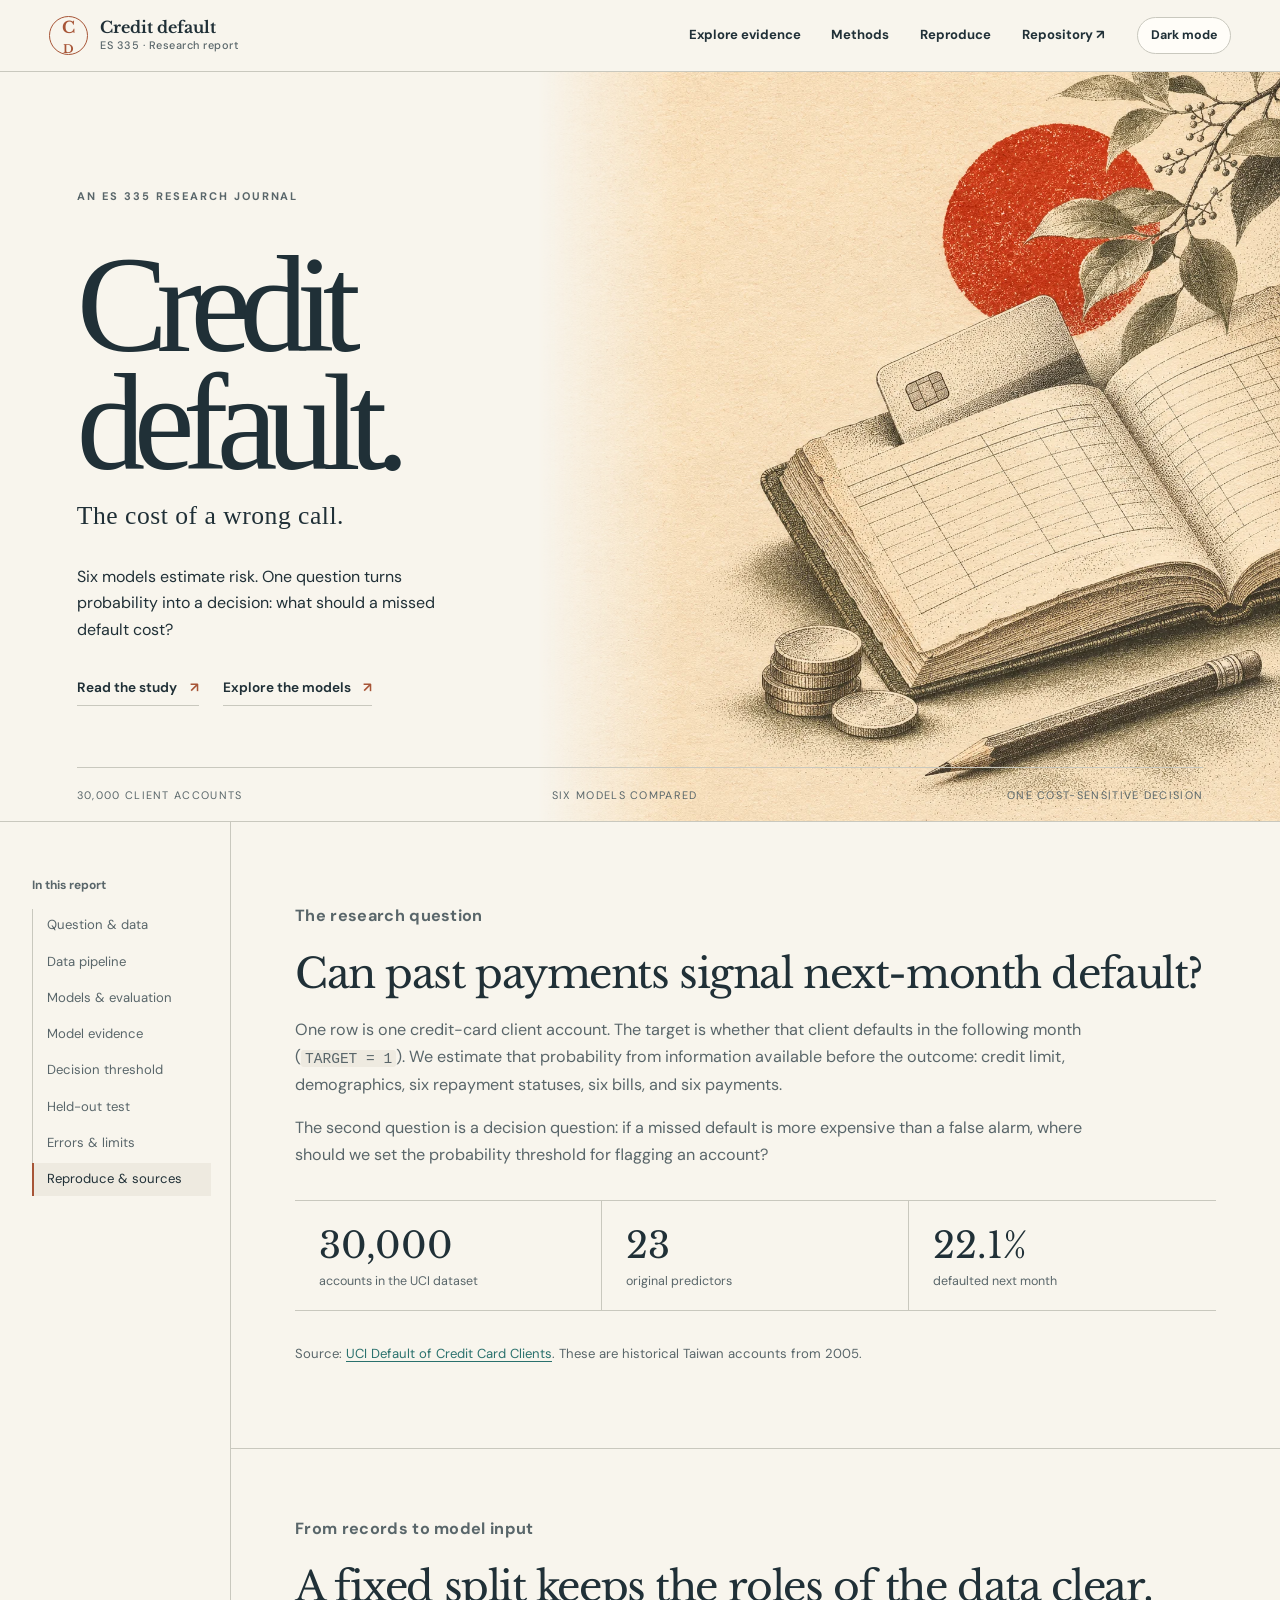
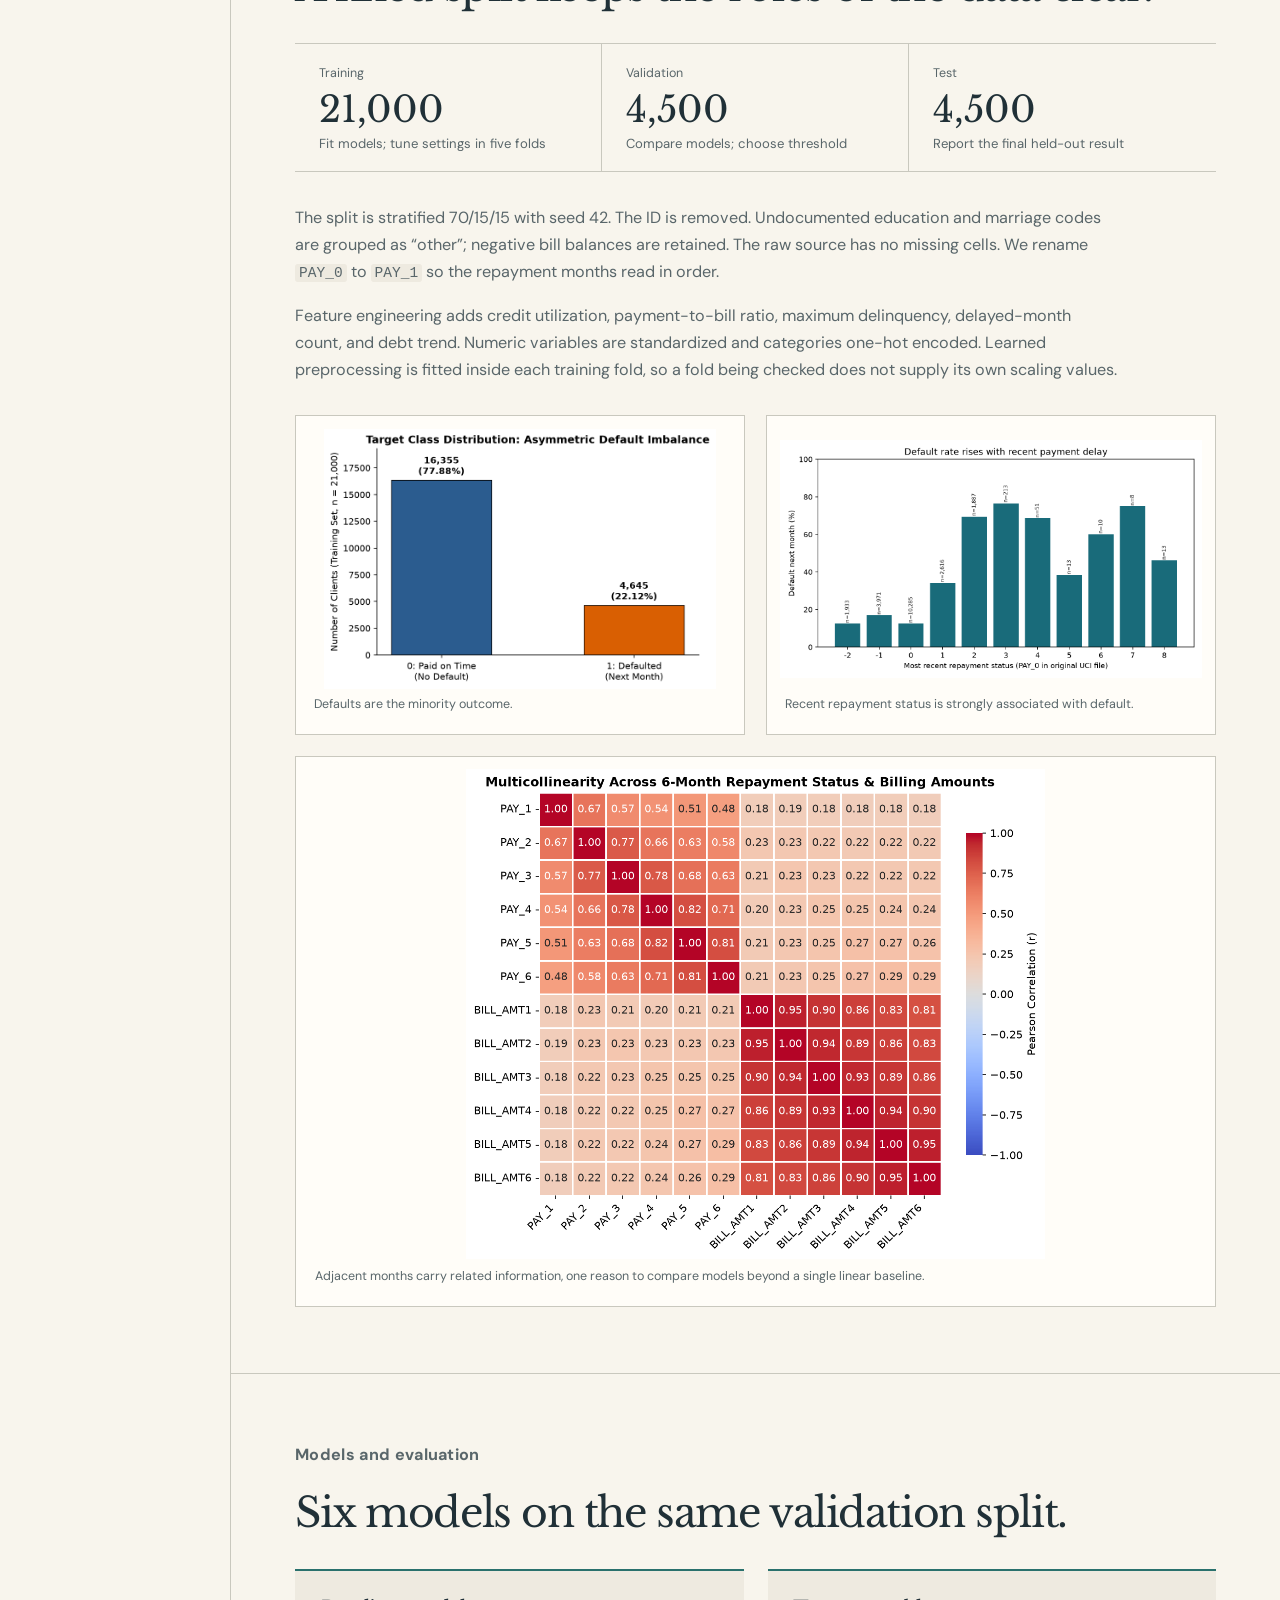
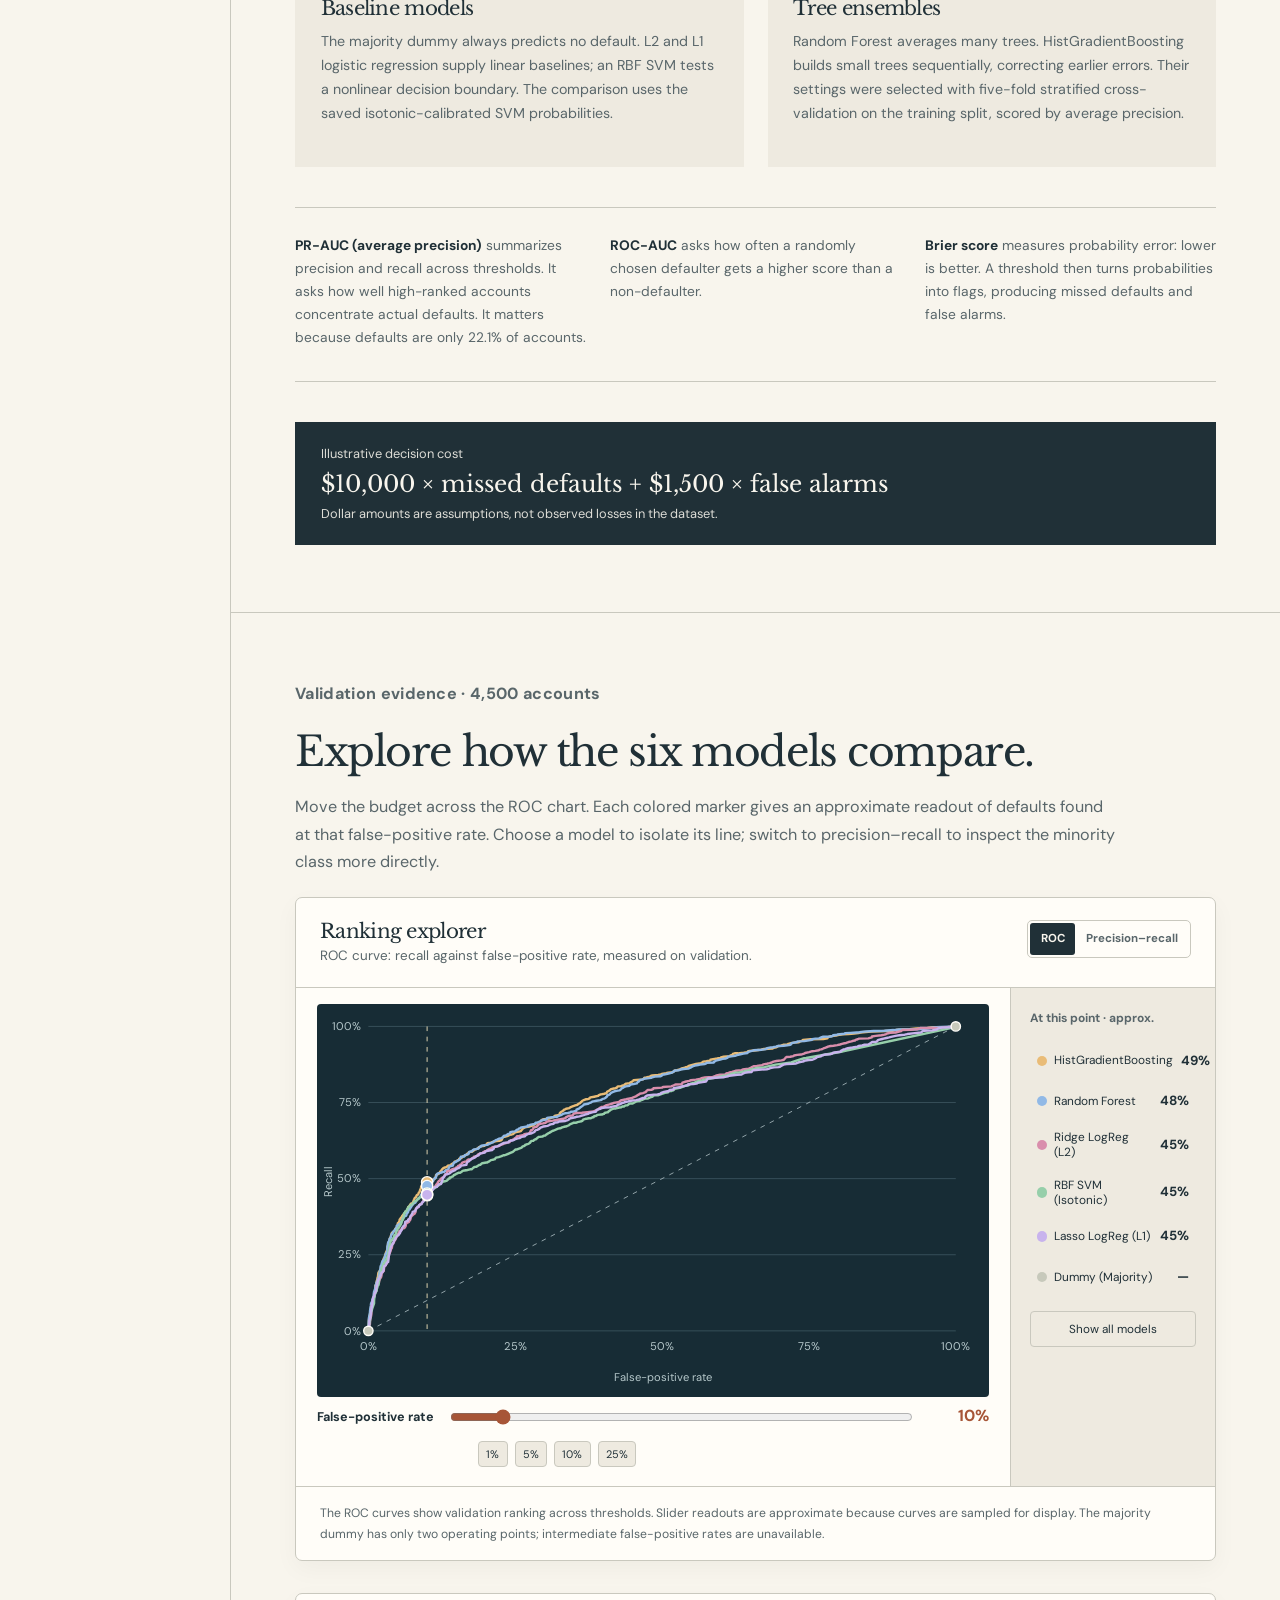
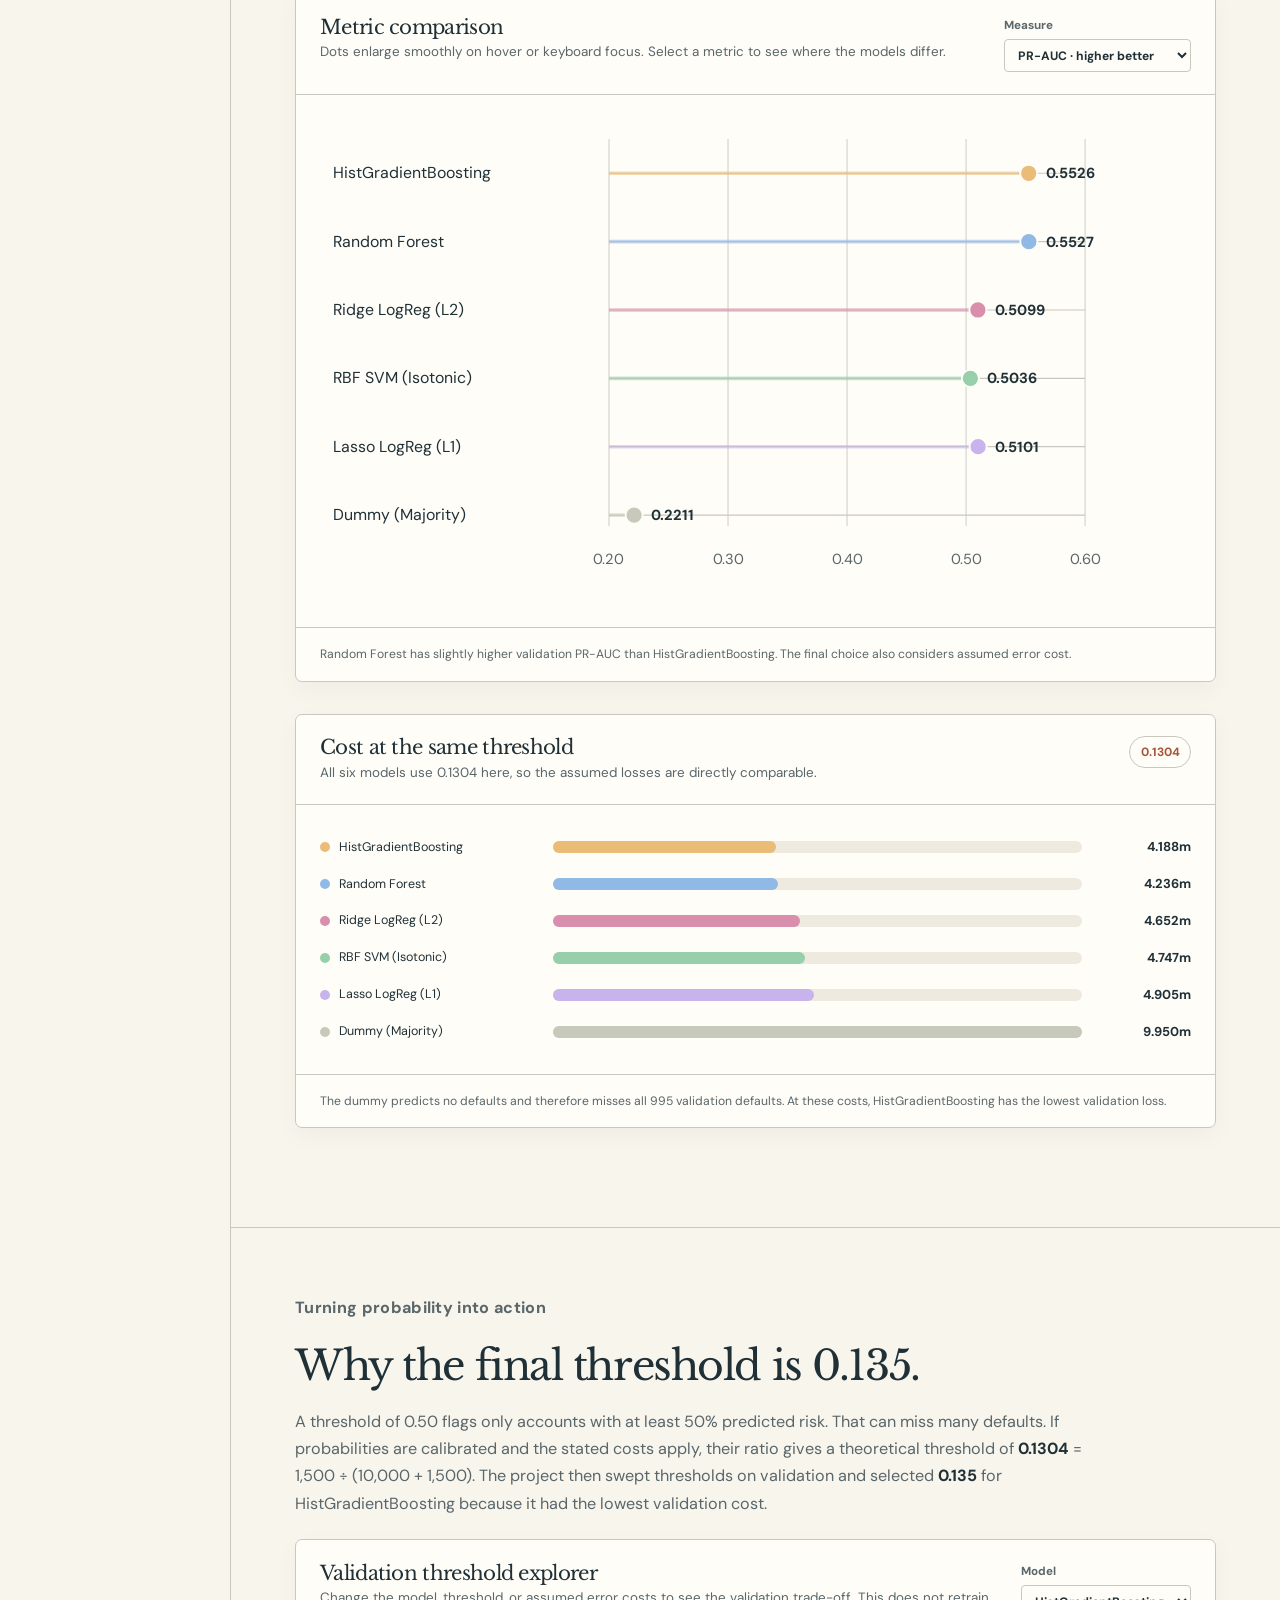
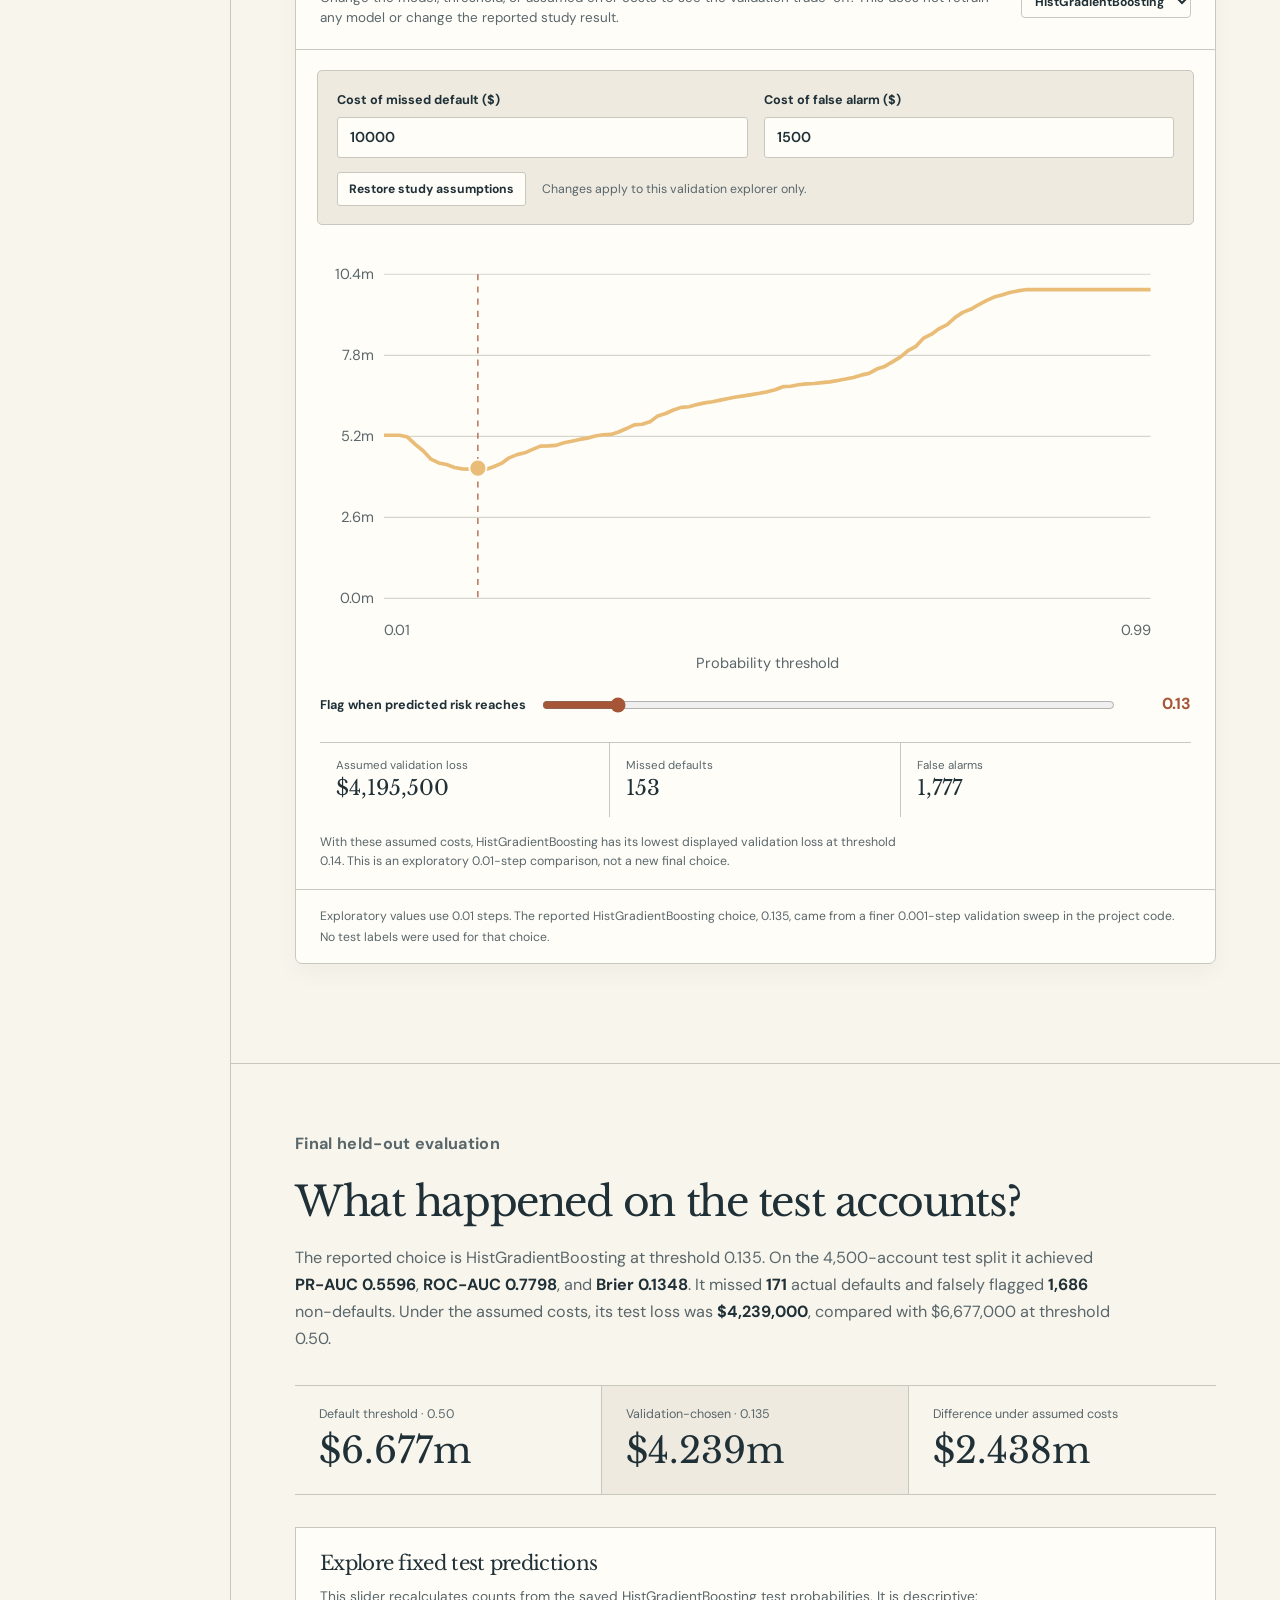
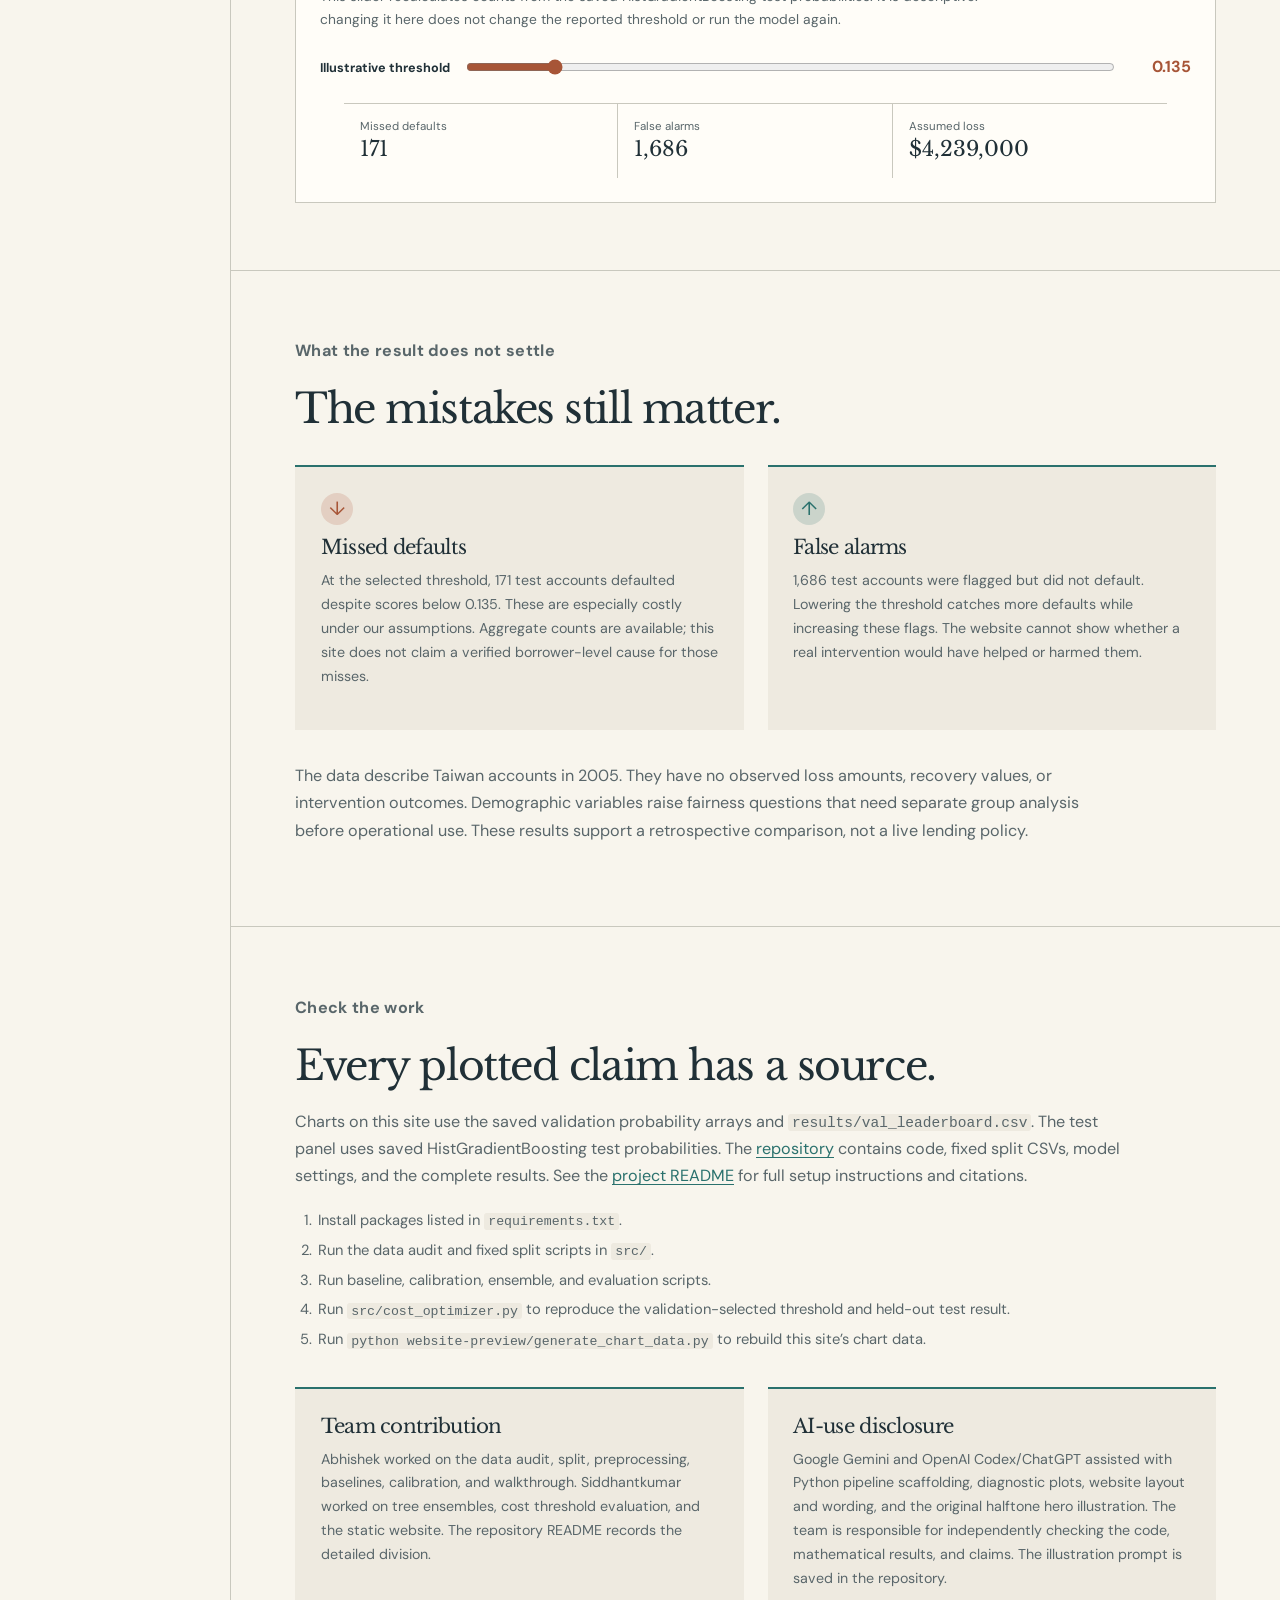
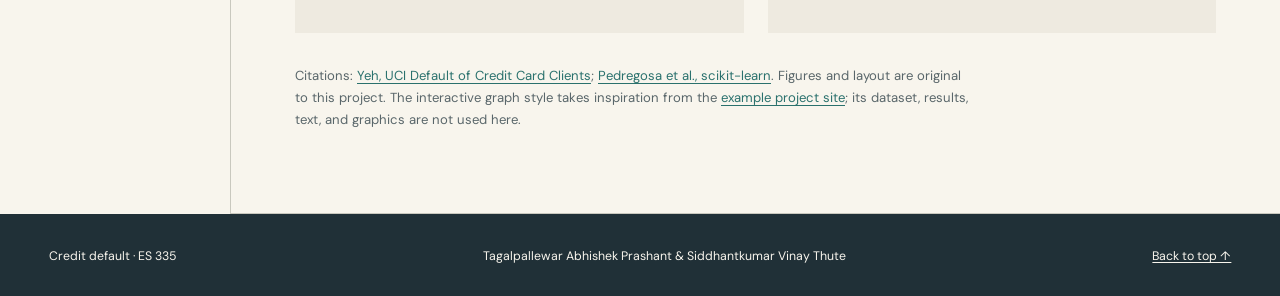
==== commit 58cfd9ba: "Add editable validation cost assumptions" ====
--- a/website-preview/index.html
+++ b/website-preview/index.html
@@ -35,7 +35,7 @@
           <div class="chart-panel"><div class="chart-header"><div><h3>Metric comparison</h3><p>Dots enlarge smoothly on hover or keyboard focus. Select a metric to see where the models differ.</p></div><label class="select-label" for="metric-select">Measure <select id="metric-select"><option value="pr_auc">PR-AUC · higher better</option><option value="roc_auc">ROC-AUC · higher better</option><option value="brier">Brier · lower better</option></select></label></div><div class="svg-frame metric-frame"><svg id="metric-chart" viewBox="0 0 720 410" role="img" aria-label="Model metric dot plot"></svg></div><p id="metric-explanation" class="chart-footnote">Random Forest has slightly higher validation PR-AUC than HistGradientBoosting. The final choice also considers assumed error cost.</p></div>
           <div class="chart-panel"><div class="chart-header"><div><h3>Cost at the same threshold</h3><p>All six models use 0.1304 here, so the assumed losses are directly comparable.</p></div><span class="threshold-badge">0.1304</span></div><div id="loss-bars" class="loss-bars"></div><p class="chart-footnote">The dummy predicts no defaults and therefore misses all 995 validation defaults. At these costs, HistGradientBoosting has the lowest validation loss.</p></div></section>
 
-        <section id="decision" class="section"><p class="section-label">Turning probability into action</p><h2>Why the final threshold is 0.135.</h2><p>A threshold of 0.50 flags only accounts with at least 50% predicted risk. That can miss many defaults. If probabilities are calibrated and the stated costs apply, their ratio gives a theoretical threshold of <strong>0.1304</strong> = 1,500 ÷ (10,000 + 1,500). The project then swept thresholds on validation and selected <strong>0.135</strong> for HistGradientBoosting because it had the lowest validation cost.</p><div class="chart-panel threshold-panel"><div class="chart-header"><div><h3>Validation threshold explorer</h3><p>Change the model or threshold to see the trade-off on validation. This does not retrain any model.</p></div><label class="select-label" for="threshold-model">Model <select id="threshold-model"></select></label></div><div class="svg-frame"><svg id="threshold-chart" viewBox="0 0 720 360" role="img" aria-label="Validation assumed loss across probability thresholds"></svg></div><div class="slider-line"><label for="threshold-slider">Flag when predicted risk reaches</label><input id="threshold-slider" type="range" min="0.01" max="0.99" step="0.01" value="0.13"><output id="threshold-value">0.13</output></div><div class="threshold-readouts"><div><span>Assumed validation loss</span><strong id="threshold-loss">—</strong></div><div><span>Missed defaults</span><strong id="threshold-fn">—</strong></div><div><span>False alarms</span><strong id="threshold-fp">—</strong></div></div><p class="chart-footnote">Exploratory values use 0.01 steps. The reported HistGradientBoosting choice, 0.135, came from a finer 0.001-step validation sweep in the project code. No test labels were used for that choice.</p></div></section>
+        <section id="decision" class="section"><p class="section-label">Turning probability into action</p><h2>Why the final threshold is 0.135.</h2><p>A threshold of 0.50 flags only accounts with at least 50% predicted risk. That can miss many defaults. If probabilities are calibrated and the stated costs apply, their ratio gives a theoretical threshold of <strong>0.1304</strong> = 1,500 ÷ (10,000 + 1,500). The project then swept thresholds on validation and selected <strong>0.135</strong> for HistGradientBoosting because it had the lowest validation cost.</p><div class="chart-panel threshold-panel"><div class="chart-header"><div><h3>Validation threshold explorer</h3><p>Change the model, threshold, or assumed error costs to see the validation trade-off. This does not retrain any model or change the reported study result.</p></div><label class="select-label" for="threshold-model">Model <select id="threshold-model"></select></label></div><div class="cost-controls" role="group" aria-label="Explore assumed decision costs"><div class="cost-fields"><label for="cost-missed">Cost of missed default ($)<input id="cost-missed" type="number" min="0" max="10000000" step="1" value="10000" inputmode="numeric"></label><label for="cost-alarm">Cost of false alarm ($)<input id="cost-alarm" type="number" min="0" max="10000000" step="1" value="1500" inputmode="numeric"></label></div><div class="cost-actions"><button id="reset-costs" type="button">Restore study assumptions</button><span>Changes apply to this validation explorer only.</span></div><p id="cost-error" class="cost-error" role="status" aria-live="polite"></p></div><div class="svg-frame"><svg id="threshold-chart" viewBox="0 0 720 360" role="img" aria-label="Validation assumed loss across probability thresholds"></svg></div><div class="slider-line"><label for="threshold-slider">Flag when predicted risk reaches</label><input id="threshold-slider" type="range" min="0.01" max="0.99" step="0.01" value="0.13"><output id="threshold-value">0.13</output></div><div class="threshold-readouts"><div><span>Assumed validation loss</span><strong id="threshold-loss">—</strong></div><div><span>Missed defaults</span><strong id="threshold-fn">—</strong></div><div><span>False alarms</span><strong id="threshold-fp">—</strong></div></div><p id="scenario-note" class="scenario-note" aria-live="polite"></p><p class="chart-footnote">Exploratory values use 0.01 steps. The reported HistGradientBoosting choice, 0.135, came from a finer 0.001-step validation sweep in the project code. No test labels were used for that choice.</p></div></section>
 
         <section id="test" class="section"><p class="section-label">Final held-out evaluation</p><h2>What happened on the test accounts?</h2><p>The reported choice is HistGradientBoosting at threshold 0.135. On the 4,500-account test split it achieved <strong>PR-AUC 0.5596</strong>, <strong>ROC-AUC 0.7798</strong>, and <strong>Brier 0.1348</strong>. It missed <strong>171</strong> actual defaults and falsely flagged <strong>1,686</strong> non-defaults. Under the assumed costs, its test loss was <strong>$4,239,000</strong>, compared with $6,677,000 at threshold 0.50.</p><div class="test-cards"><div><span>Default threshold · 0.50</span><strong>$6.677m</strong></div><div class="selected"><span>Validation-chosen · 0.135</span><strong>$4.239m</strong></div><div><span>Difference under assumed costs</span><strong>$2.438m</strong></div></div><div class="detail-box"><h3>Explore fixed test predictions</h3><p>This slider recalculates counts from the saved HistGradientBoosting test probabilities. It is descriptive: changing it here does not change the reported threshold or run the model again.</p><div class="slider-line"><label for="test-slider">Illustrative threshold</label><input type="range" id="test-slider" min="0.01" max="0.99" step="0.001" value="0.135"><output id="test-threshold">0.135</output></div><div class="threshold-readouts"><div><span>Missed defaults</span><strong id="test-fn">171</strong></div><div><span>False alarms</span><strong id="test-fp">1,686</strong></div><div><span>Assumed loss</span><strong id="test-loss">$4,239,000</strong></div></div></div></section>
 
--- a/website-preview/style.css
+++ b/website-preview/style.css
@@ -38,6 +38,20 @@
 .error-grid>div{transition:transform .24s cubic-bezier(.2,.9,.2,1),box-shadow .24s ease;transform-origin:center}
 .error-grid>div:hover,.error-grid>div:focus-visible{transform:scale(1.025);box-shadow:0 14px 28px #0002}
 
+.cost-controls{margin:1.25rem 1.3rem .25rem;padding:1.1rem 1.2rem;background:var(--subtle);border:1px solid var(--line);border-radius:5px}
+.cost-fields{display:grid;grid-template-columns:repeat(2,minmax(0,1fr));gap:1rem}
+.cost-fields label{display:grid;gap:.45rem;color:var(--ink);font-size:.79rem;font-weight:700}
+.cost-fields input{width:100%;padding:.65rem .75rem;border:1px solid var(--line);border-radius:3px;background:var(--surface);color:var(--ink);font:600 .9rem 'DM Sans',sans-serif;font-variant-numeric:tabular-nums}
+.cost-fields input:focus-visible{outline:2px solid var(--accent);outline-offset:2px}
+.cost-fields input[aria-invalid="true"]{border-color:var(--accent)}
+.cost-actions{display:flex;align-items:center;flex-wrap:wrap;gap:.7rem 1rem;margin-top:.9rem}
+.cost-actions button{padding:.5rem .7rem;border:1px solid var(--line);border-radius:3px;background:var(--surface);color:var(--ink);font:700 .76rem 'DM Sans',sans-serif;cursor:pointer}
+.cost-actions button:hover,.cost-actions button:focus-visible{border-color:var(--accent)}
+.cost-actions span,.scenario-note{color:var(--muted);font-size:.77rem;line-height:1.5}
+.cost-error{margin:.6rem 0 0;color:var(--accent);font-size:.78rem}
+.cost-error:empty{display:none}
+.scenario-note{margin:.2rem 1.5rem 1.2rem}
+
 @media(max-width:800px){.hero{min-height:0;padding:4.5rem 26px 0}.hero-copy{grid-row:1;max-width:100%;padding:0}.hero h1{font-size:clamp(4.8rem,15vw,7.5rem)}.hero-art{position:relative;z-index:0;grid-row:2;width:calc(100% + 52px);height:auto;max-height:470px;margin:1rem -26px 0;object-fit:cover;-webkit-mask-image:none;mask-image:none}.hero-bottom{position:relative;right:auto;bottom:auto;left:auto;grid-row:3;flex-wrap:wrap;justify-content:flex-start;gap:.5rem 1.3rem;padding:1.2rem 0}}
-@media(max-width:600px){.hero-copy{min-height:0}.hero h1{font-size:clamp(4.8rem,15vw,7.5rem)}.hero-art{height:auto;max-height:360px}}
+@media(max-width:600px){.hero-copy{min-height:0}.hero h1{font-size:clamp(4.8rem,15vw,7.5rem)}.hero-art{height:auto;max-height:360px}.cost-controls{margin:1rem .7rem .2rem;padding:.9rem}.cost-fields{grid-template-columns:1fr}.scenario-note{margin:.2rem 1rem 1rem}}
 @media(prefers-reduced-motion:reduce){.plot-dot,.loss-bar,.loss-bar .loss-fill,.error-grid>div{transition-duration:.01ms!important}}
